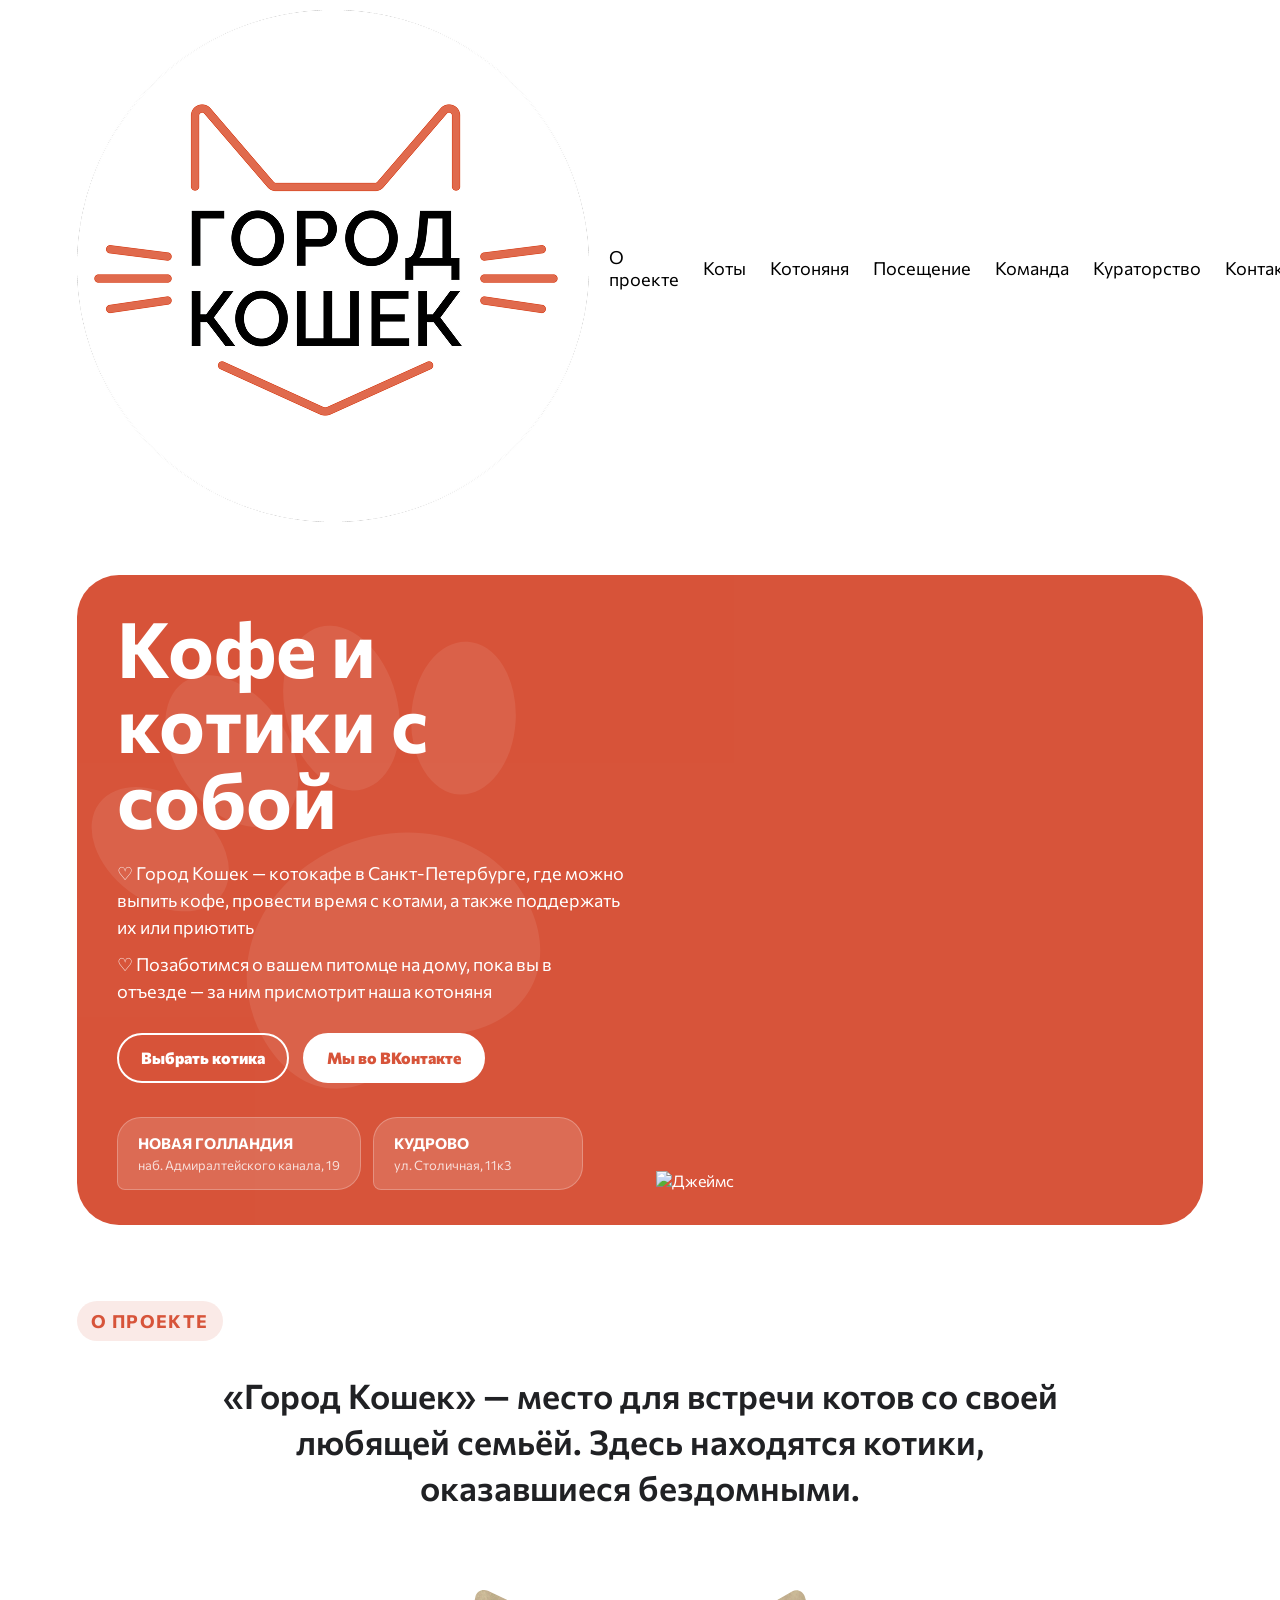
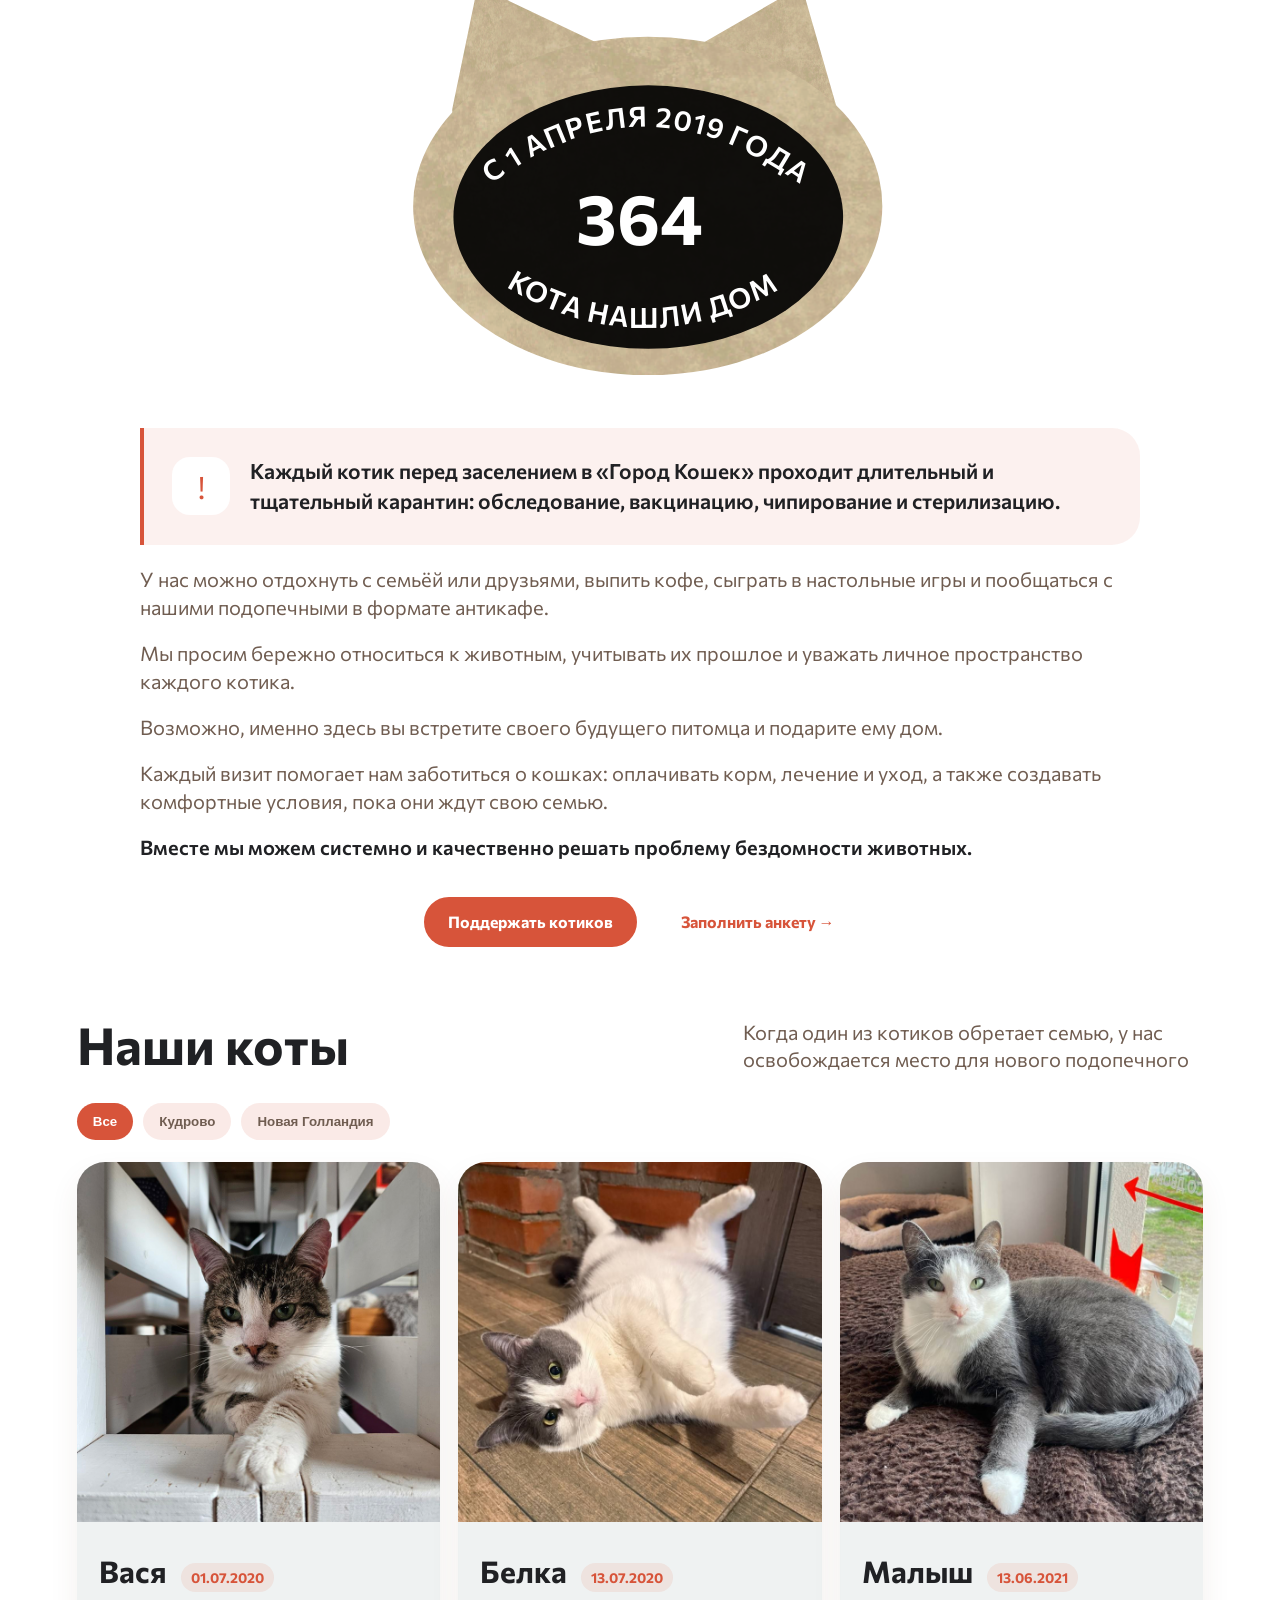
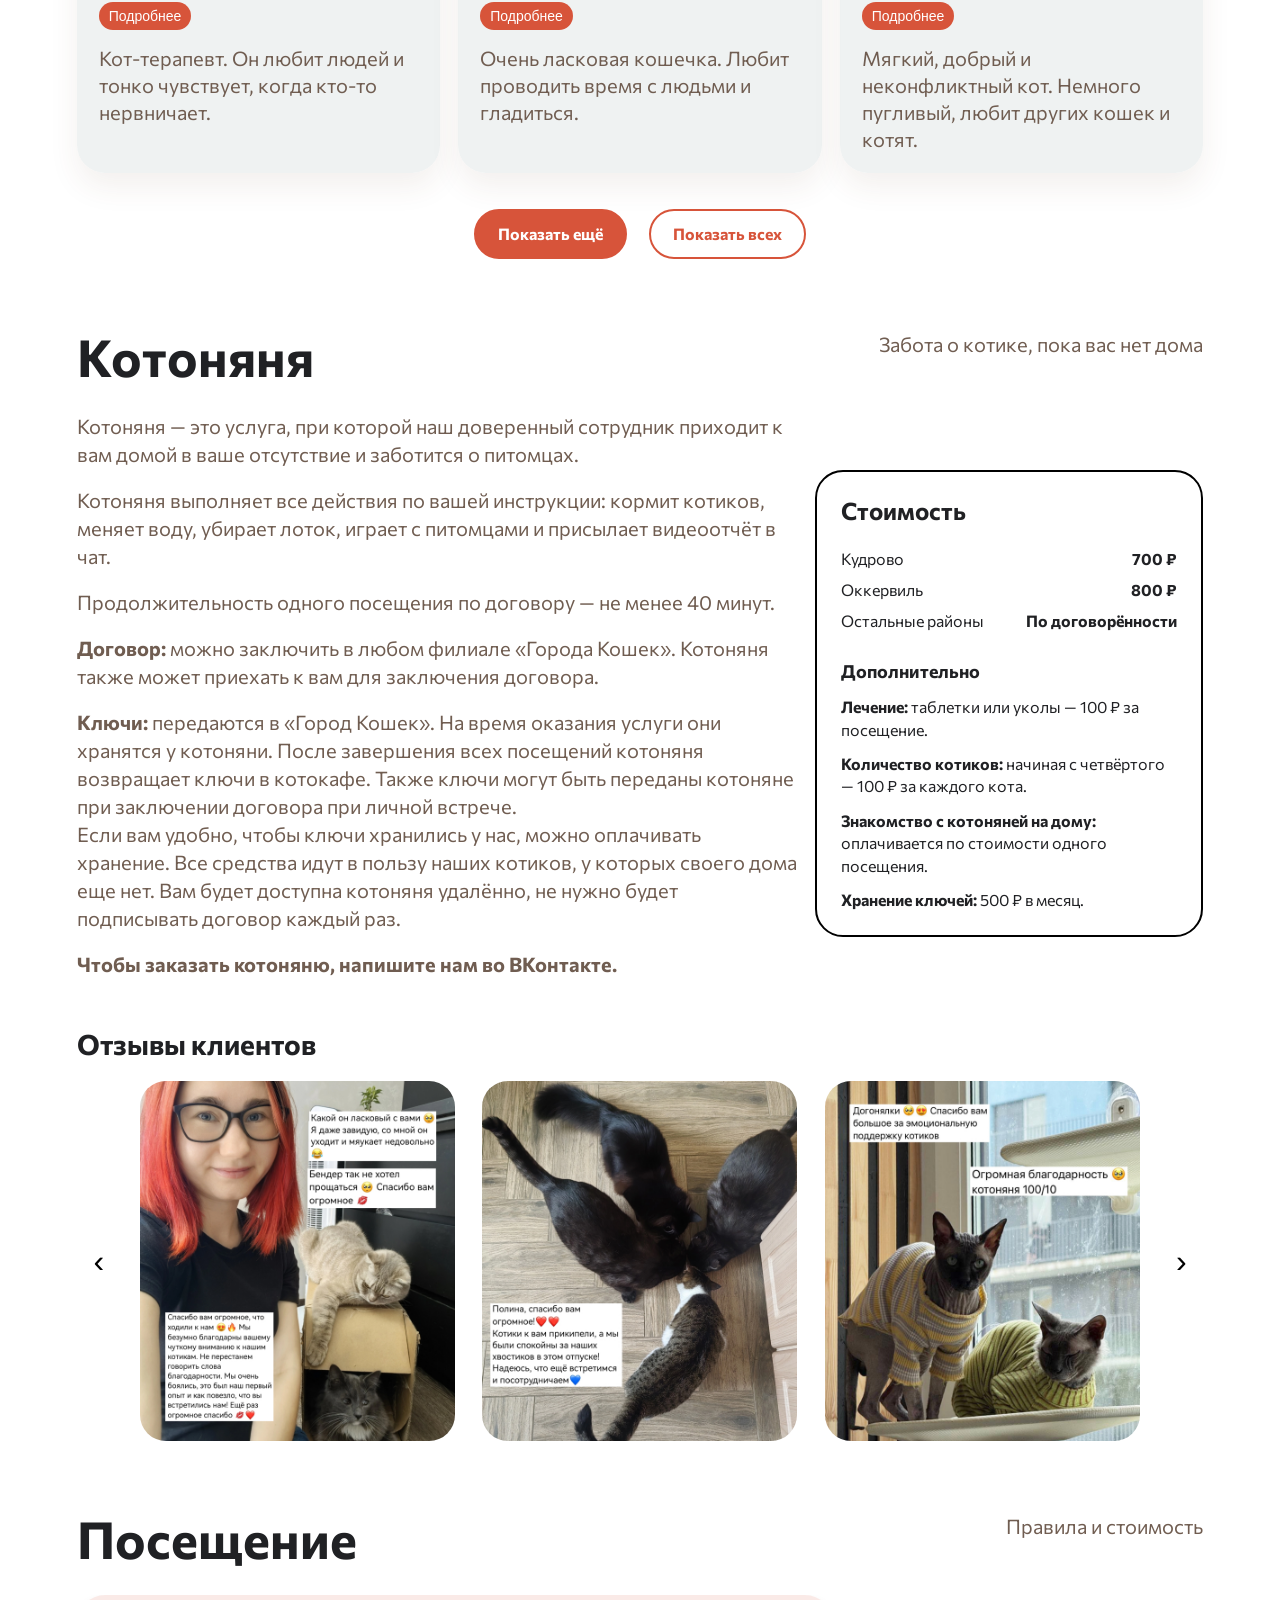
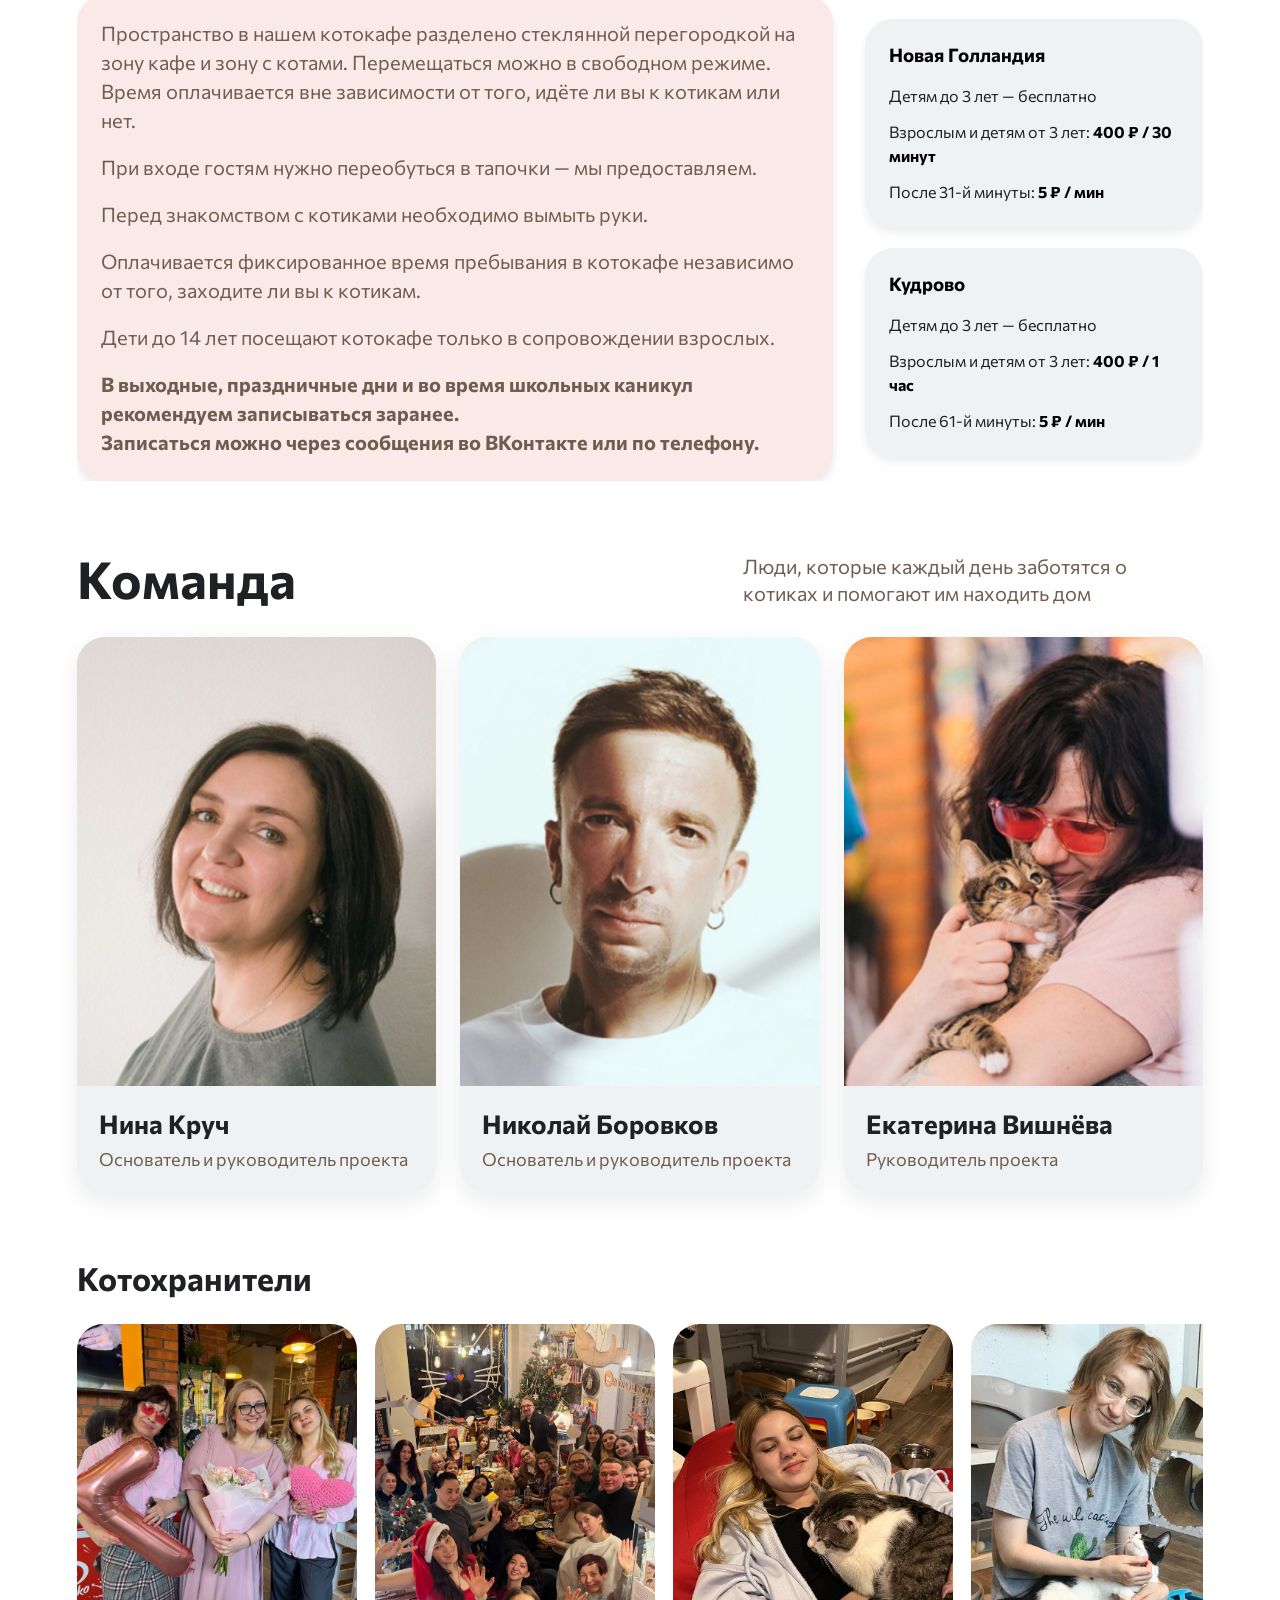
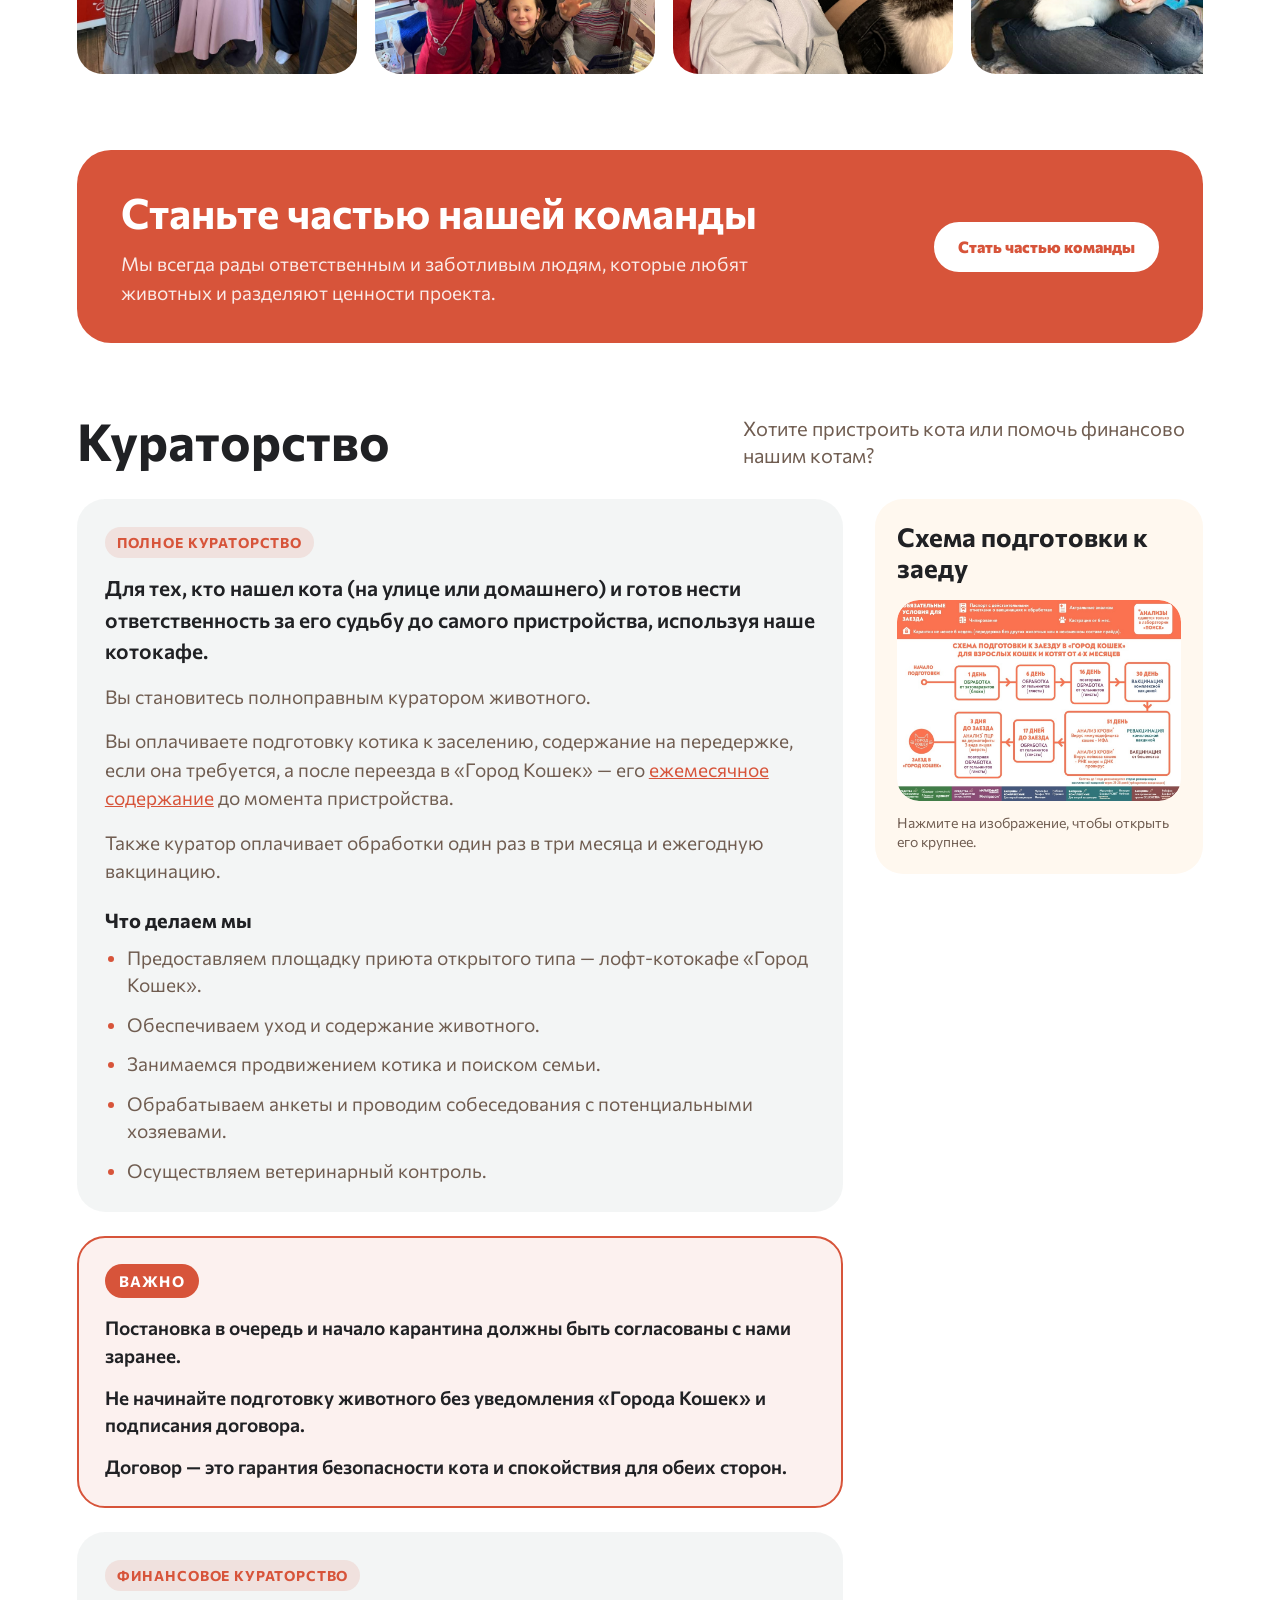
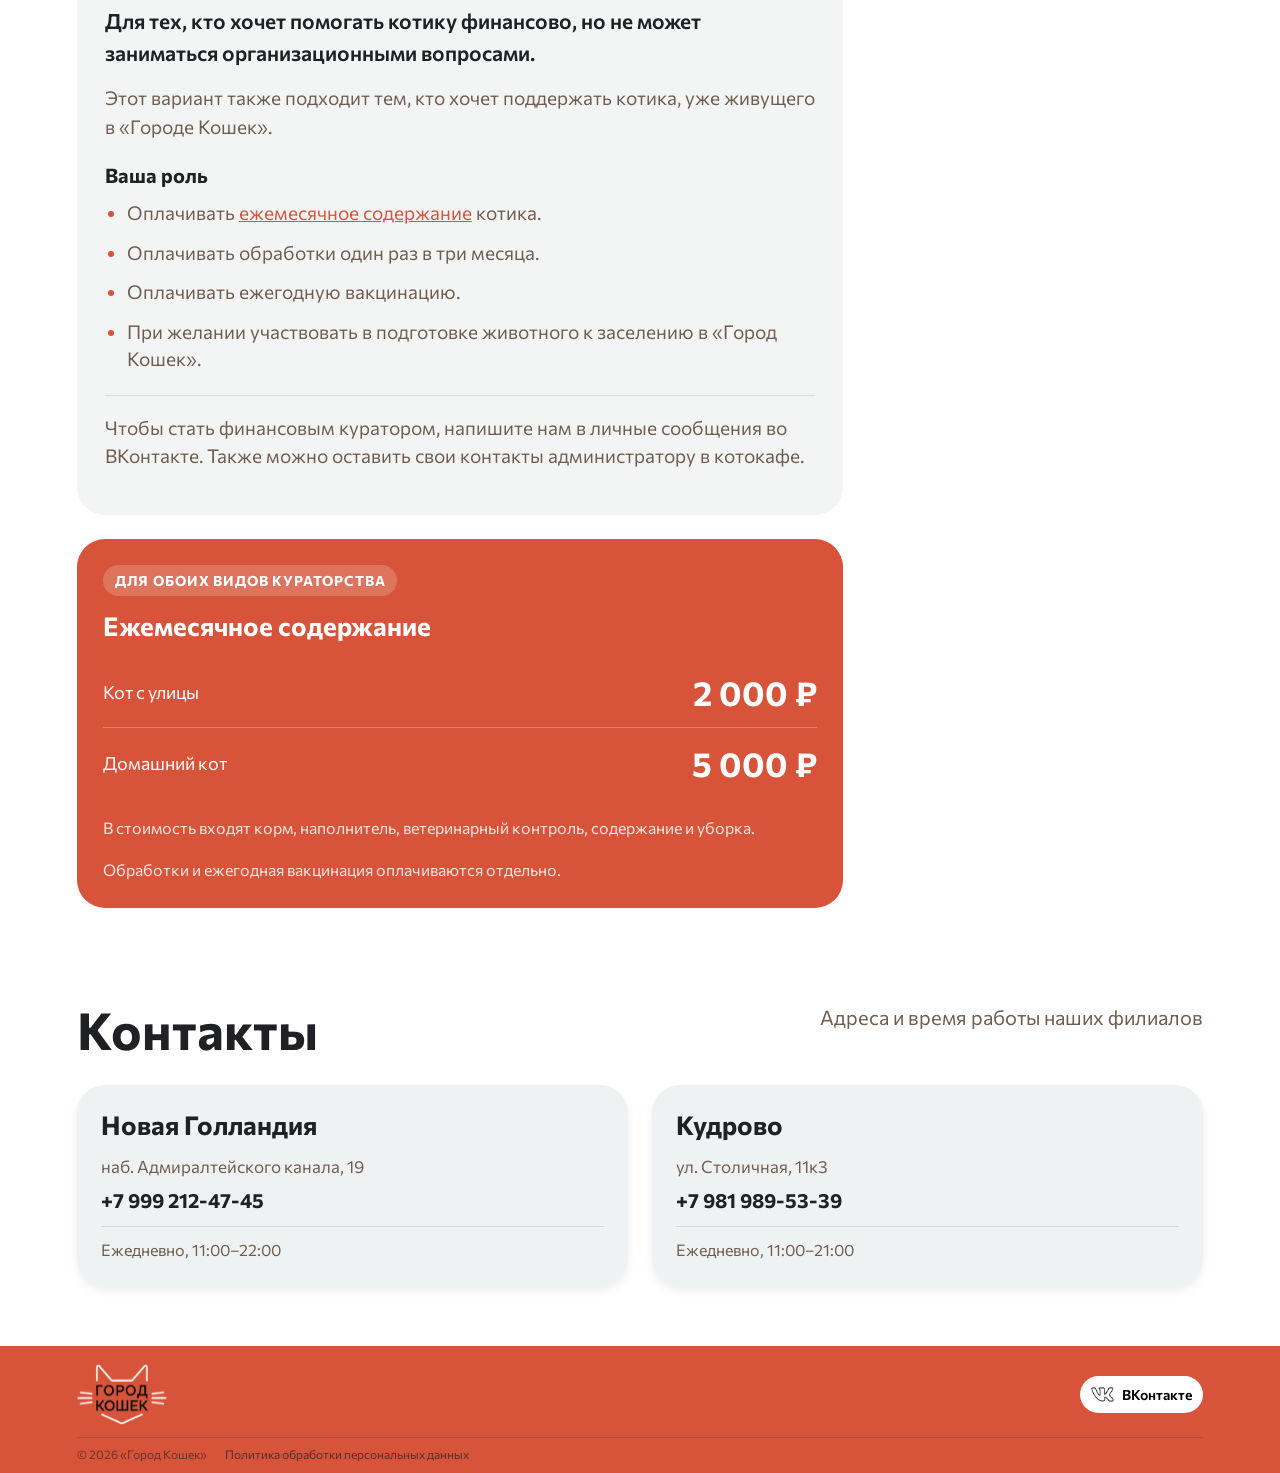
==== index.html @ 8d2316d9 "Update index.html" ====
<!doctype html>
<html lang="ru">

<head>
    <meta charset="UTF-8" />
    <meta name="viewport" content="width=device-width, initial-scale=1.0" />

    <title>Город Кошек — котокафе и открытый приют в Санкт-Петербурге</title>
    <meta name="description" content="Город Кошек — котокафе в Санкт-Петербурге, где можно познакомиться с котами, помочь животным и найти нового друга. Проект помощи бездомным котам.">


    <link rel="canonical" href="https://catcity.online/">

    <meta property="og:type" content="website">
    <meta property="og:locale" content="ru_RU">
    <meta property="og:site_name" content="Город Кошек">

    <meta property="og:title" content="Город Кошек — котокафе в Санкт-Петербурге">

    <meta property="og:description" content="Познакомьтесь с котами, приходите в котокафе и помогайте животным найти дом. Санкт-Петербург.">

    <meta property="og:url" content="https://catcity.online/">

    <meta property="og:image" content="https://catcity.online/images/og-image.jpg">
    <meta property="og:image:type" content="image/jpeg">
    <meta property="og:image:width" content="1200">
    <meta property="og:image:height" content="630">
    <meta property="og:image:alt" content="Город Кошек — котокафе в Санкт-Петербурге">

    <meta name="theme-color" content="#D7543A">
    
    <link rel="icon" type="image/svg+xml" href="/images/logo.png">

    <link rel="icon" type="image/png" sizes="32x32" href="/images/favicon-32.png">

    <link rel="apple-touch-icon" sizes="180x180" href="/images/apple-touch-icon.png">


    <link rel="stylesheet" href="/css/style.css">
</head>

<body>
    <header class="header">
        <a href="/" aria-label="На главную страницу">
            <img src="images/logo.png" alt="Город Кошек">
        </a>
        <button class="menuBtn">Меню</button>
        <nav class="nav">
            <a href="#about">О проекте</a>
            <a href="#cats">Коты</a>
            <a href="#nanny">Котоняня</a>
            <a href="#visit">Посещение</a>
            <a href="#team">Команда</a>
            <a href="#help">Кураторство</a>
            <a href="#contacts">Контакты</a>
            <a class="navDonate" href="https://qr.nspk.ru/BS1A005MU38ISMUR8D4ORS3VMBV4TIE7" target="_blank" rel="noopener noreferrer">
                Донат
            </a>
        </nav>
        <a class="navVk" href="https://vk.com/catcity_spb" target="_blank" rel="noopener noreferrer" aria-label="ВКонтакте">
            <img src="images/vk.svg" alt="">
        </a>
    </header>

    <main>
        <section class="hero">
            <div>
                <h1>Кофе и котики с собой</h1>

                <p class="lead">
                    ♡ Город Кошек — котокафе в Санкт-Петербурге, где можно выпить кофе, провести время с котами, а также поддержать их или приютить
                </p>
                <p class="lead">
                    ♡ Позаботимся о вашем питомце на дому, пока вы в отъезде — за ним присмотрит наша котоняня
                </p>

                <div class="actions">
                    <a class="btn" href="#cats">Выбрать котика</a>

                    <a class="btn ghost" href="https://vk.com/catcity_spb" target="_blank" rel="noopener noreferrer">
                        Мы во ВКонтакте
                    </a>
                </div>

                <div class="addresses">
                    <a class="address" href="https://yandex.ru/maps/org/gorod_koshek/60115594045/" target="_blank" rel="noopener noreferrer">
                        <b>Новая Голландия</b>
                        <span>наб. Адмиралтейского канала, 19</span>
                    </a>

                    <a class="address" href="https://yandex.ru/maps/org/gorod_koshek/32260586829/" target="_blank" rel="noopener noreferrer">
                        <b>Кудрово</b>
                        <span>ул. Столичная, 11к3</span>
                    </a>
                </div>
            </div>

            <div class="heroPhoto">
                <img src="images/James.png" alt="Джеймс">
            </div>
        </section>

        <section id="about" class="aboutProject">
            <span class="aboutProject__label">О проекте</span>

            <div class="aboutProject__content">
                <p class="aboutProject__lead">
                    «Город Кошек» — место для встречи котов со своей любящей семьёй.
                    Здесь находятся котики, оказавшиеся бездомными.
                </p>
            </div>

            <div class="aboutProject__date">
                <svg class="aboutProject__sign" viewBox="0 0 900 650" role="img" aria-label="С 1 апреля 2019 года 364 котов нашли дом">
                    <image href="images/sign.svg" x="0" y="0" width="900" height="650" preserveAspectRatio="xMidYMid meet" />

                    <defs>
                        <path id="topArc" d="M 200,385 Q 450,170 720,385" />

                        <path id="bottomArc" d="M 215,495 Q 450,660 695,500" />
                    </defs>

                    <text class="dateCircle__text dateCircle__text--top">
                        <textPath href="#topArc" startOffset="50%" text-anchor="middle">
                            С 1 апреля 2019 года
                        </textPath>
                    </text>

                    <text class="dateCircle__number" x="450" y="455" text-anchor="middle">
                        364
                    </text>

                    <text class="dateCircle__text dateCircle__text--bottom">
                        <textPath href="#bottomArc" startOffset="50%" text-anchor="middle">
                            кота нашли дом
                        </textPath>
                    </text>
                </svg>
            </div>

            <div class="aboutProject__content">
                <div class="aboutProject__fact">
                    <span>!</span>

                    <p>Каждый котик перед заселением в «Город Кошек» проходит длительный
                        и тщательный карантин: обследование, вакцинацию, чипирование и стерилизацию.</p>
                </div>

                <p>
                    У нас можно отдохнуть с семьёй или друзьями, выпить кофе, сыграть в настольные игры и пообщаться с нашими подопечными в формате антикафе.
                </p>

                <p>
                    Мы просим бережно относиться к животным, учитывать их прошлое и уважать личное пространство каждого котика.
                </p>

                <p>
                    Возможно, именно здесь вы встретите своего будущего питомца и подарите ему дом.
                </p>

                <p>
                    Каждый визит помогает нам заботиться о кошках: оплачивать корм, лечение и уход, а также создавать комфортные условия, пока они ждут свою семью.
                </p>


                <p class="aboutProject__final">
                    Вместе мы можем системно и качественно решать проблему
                    бездомности животных.
                </p>

                <div class="aboutProject__actions">
                    <a class="btn support" href="https://qr.nspk.ru/BS1A005MU38ISMUR8D4ORS3VMBV4TIE7" target="_blank" rel="noopener noreferrer">
                        Поддержать котиков
                    </a>

                    <a class="btn application" href="https://forms.yandex.ru/cloud/67f28d11f47e73ed8d2ecb68/" target="_blank" rel="noopener noreferrer">
                        Заполнить анкету →
                    </a>
                </div>
            </div>
        </section>

        <section id="cats">
            <div class="sectionHead">
                <h2>Наши коты</h2>

                <p>
                    Когда один из котиков обретает семью, у нас освобождается
                    место для нового подопечного
                </p>
            </div>

            <div class="filters">
                <button class="filter active" data-filter="all">
                    Все
                </button>

                <button class="filter" data-filter="kudrovo">
                    Кудрово
                </button>

                <button class="filter" data-filter="newHolland">
                    Новая Голландия
                </button>


            </div>

            <div class="catsGrid" id="catsGrid"></div>

            <div class="catsMore">
                <button class="btn catsPlus" id="showMoreCats" type="button">
                    Показать ещё
                </button>

                <button class="btn catsAll" id="showAllCats" type="button">
                    Показать всех
                </button>
            </div>

             <template id="catCardTemplate">
                <article class="catCard" tabindex="0">
                    <img class="catImg" src="" alt="" loading="lazy">


                    <h3>
                        <span class="catName"></span>
                        <span class="catBirthday"></span>

                    </h3>
                    <button class="catHistory" type="button">
                        Подробнее
                    </button>

                    <p class="catDescription"></p>
                </article>
            </template>
        </section>
        <section class="catNanny" id="nanny">
            <div class="sectionHead">
                <h2>Котоняня</h2>

                <p>
                    Забота о котике, пока вас нет дома
                </p>
            </div>
            <div class="catNanny__grid">
                <div class="catNanny__content">

                    <p>
                        Котоняня — это услуга, при которой наш доверенный сотрудник
                        приходит к вам домой в ваше отсутствие и заботится о питомцах.
                    </p>

                    <p>
                        Котоняня выполняет все действия по вашей инструкции:
                        кормит котиков, меняет воду, убирает лоток, играет с питомцами
                        и присылает видеоотчёт в чат.
                    </p>

                    <p>
                        Продолжительность одного посещения по договору —
                        не менее 40 минут.
                    </p>
                    <p>
                        <b>Договор:</b> можно заключить в любом филиале
                        «Города Кошек». Котоняня также может приехать к вам для заключения договора.
                    </p>

                    <p>
                        <b>Ключи:</b> передаются в «Город Кошек». На время оказания услуги они хранятся у котоняни. После завершения всех посещений котоняня возвращает ключи в котокафе. Также ключи могут быть переданы котоняне при заключении договора при личной встрече. <br>
                        Если вам удобно, чтобы ключи хранились у нас, можно оплачивать хранение. Все средства идут в пользу наших котиков, у которых своего дома еще нет. Вам будет доступна котоняня удалённо, не нужно будет подписывать договор каждый раз.
                    </p>


                    <p><b>Чтобы заказать котоняню, напишите нам во ВКонтакте.</b></p>

                </div>

                <article class="catNanny__card">
                    <h3>Стоимость</h3>

                    <div class="catNanny__price">
                        <span>Кудрово</span>
                        <strong>700 ₽</strong>
                    </div>

                    <div class="catNanny__price">
                        <span>Оккервиль</span>
                        <strong>800 ₽</strong>
                    </div>

                    <div class="catNanny__price">
                        <span>Остальные районы</span>
                        <strong>По договорённости</strong>
                    </div>
                    <div class="catNanny__details">
                        <h4>Дополнительно</h4>

                        <p>
                            <b>Лечение:</b> таблетки или уколы — 100 ₽ за посещение.
                        </p>

                        <p>
                            <b>Количество котиков:</b> начиная с четвёртого —
                            100 ₽ за каждого кота.
                        </p>

                        <p>
                            <b>Знакомство с котоняней на дому:</b> оплачивается по стоимости одного посещения.
                        </p>
                        <p>
                            <b>Хранение ключей:</b> 500 ₽ в месяц.
                        </p>
                    </div>

                </article>
            </div>
            <div class="catNannyGallery">
                <h3 class="catNannyGallery__title">
                    Отзывы клиентов
                </h3>

                <div class="catNannyGallery__carousel">
                    <button class="catNannyGallery__arrow catNannyGallery__arrow--prev" type="button" aria-label="Предыдущие отзывы">
                        ‹
                    </button>

                    <div class="catNannyGallery__viewport">
                        <div class="catNannyGallery__track">
                            <button class="catNannyGallery__item" type="button">
                                <img src="images/nanny/review1.jpg" alt="Отзыв о работе котоняни" loading="lazy">
                            </button>

                            <button class="catNannyGallery__item" type="button">
                                <img src="images/nanny/review2.jpg" alt="Отзыв о работе котоняни" loading="lazy">
                            </button>
                            <button class="catNannyGallery__item" type="button">
                                <img src="images/nanny/review3.jpg" alt="Отзыв о работе котоняни" loading="lazy">
                            </button>

                            <button class="catNannyGallery__item" type="button">
                                <img src="images/nanny/review4.jpg" alt="Отзыв о работе котоняни" loading="lazy">
                            </button>

                            <button class="catNannyGallery__item" type="button">
                                <img src="images/nanny/review5.jpg" alt="Отзыв о работе котоняни" loading="lazy">
                            </button>

                            <button class="catNannyGallery__item" type="button">
                                <img src="images/nanny/review6.jpg" alt="Отзыв о работе котоняни" loading="lazy">
                            </button>

                            <button class="catNannyGallery__item" type="button">
                                <img src="images/nanny/review7.jpg" alt="Отзыв о работе котоняни" loading="lazy">
                            </button>

                            <button class="catNannyGallery__item" type="button">
                                <img src="images/nanny/review8.jpg" alt="Отзыв о работе котоняни" loading="lazy">
                            </button>

                            <button class="catNannyGallery__item" type="button">
                                <img src="images/nanny/review9.jpg" alt="Отзыв о работе котоняни" loading="lazy">
                            </button>

                            <button class="catNannyGallery__item" type="button">
                                <img src="images/nanny/review10.jpg" alt="Отзыв о работе котоняни" loading="lazy">
                            </button>

                            <button class="catNannyGallery__item" type="button">
                                <img src="images/nanny/review11.jpg" alt="Отзыв о работе котоняни" loading="lazy">
                            </button>

                        </div>
                    </div>

                    <button class="catNannyGallery__arrow catNannyGallery__arrow--next" type="button" aria-label="Следующие отзывы">
                        ›
                    </button>
                </div>
            </div>
        </section>


        <section class="visit" id="visit">
            <div class="sectionHead">
                <h2>Посещение</h2>
                <p>
                    Правила и стоимость
                </p>
            </div>
            <div class="visit__grid">
                <article class="visitRules">
                    <p>Пространство в нашем котокафе разделено стеклянной перегородкой на зону кафе и зону с котами. Перемещаться можно в свободном режиме. Время оплачивается вне зависимости от того, идёте ли вы к котикам или нет.
                    </p>
                    <p> При входе гостям нужно переобуться в тапочки — мы предоставляем.</p>
                    <p>Перед знакомством с котиками необходимо вымыть руки.</p>
                    <p>Оплачивается фиксированное время пребывания в котокафе независимо от того, заходите ли вы к котикам.</p>
                    <p>Дети до 14 лет посещают котокафе только в сопровождении взрослых.</p>
                    <p> <b>В выходные, праздничные дни и во время школьных каникул рекомендуем записываться заранее. <br>Записаться можно через сообщения во ВКонтакте или по телефону.</b></p>
                </article>


                <div class="visitPrices">

                    <article class="priceCard">
                        <h3>Новая Голландия</h3>

                        <p>Детям до 3 лет — бесплатно</p>

                        <p>
                            Взрослым и детям от 3 лет:
                            <strong>400 ₽ / 30 минут</strong>
                        </p>

                        <p>
                            После 31-й минуты:
                            <strong>5 ₽ / мин</strong>
                        </p>
                    </article>


                    <article class="priceCard">
                        <h3>Кудрово</h3>

                        <p>Детям до 3 лет — бесплатно</p>

                        <p>
                            Взрослым и детям от 3 лет:
                            <strong>400 ₽ / 1 час</strong>
                        </p>

                        <p>
                            После 61-й минуты:
                            <strong>5 ₽ / мин</strong>
                        </p>
                    </article>
                </div>
            </div>

        </section>
        <section class="team" id="team">
            <div class="sectionHead">
                <h2>Команда</h2>

                <p>
                    Люди, которые каждый день заботятся о котиках
                    и помогают им находить дом
                </p>
            </div>

            <div class="teamLeaders">
                <article class="teamCard">
                    <img src="images/team/nina.jpg" alt="Нина Круч" loading="lazy">

                    <div class="teamCard__content">
                        <h3>Нина Круч</h3>
                        <p>Основатель и руководитель проекта</p>
                    </div>
                </article>

                <article class="teamCard">
                    <img src="images/team/kolya.jpg" alt="Николай Боровков" loading="lazy">

                    <div class="teamCard__content">
                        <h3>Николай Боровков</h3>
                        <p>Основатель и руководитель проекта</p>
                    </div>
                </article>

                <article class="teamCard">
                    <img src="images/team/katya.jpg" alt="Екатерина Вишнёва" loading="lazy">

                    <div class="teamCard__content">
                        <h3>Екатерина Вишнёва</h3>
                        <p>Руководитель проекта</p>
                    </div>
                </article>
            </div>


            <div class="teamGalleryBlock">
                <h3 class="teamGalleryBlock__title">Котохранители</h3>

                <div class="teamGallery">
                    <img class="teamGallery__image" src="images/team/team1.jpg" alt="Команда Города Кошек" loading="lazy">

                    <img class="teamGallery__image" src="images/team/team2.jpg" alt="Команда Города Кошек" loading="lazy">

                    <img class="teamGallery__image" src="images/team/team3.jpg" alt="Команда Города Кошек" loading="lazy">

                    <img class="teamGallery__image" src="images/team/team4.jpg" alt="Команда Города Кошек" loading="lazy">
                    <img class="teamGallery__image" src="images/team/team5.jpg" alt="Команда Города Кошек" loading="lazy">
                    <img class="teamGallery__image" src="images/team/team6.jpg" alt="Команда Города Кошек" loading="lazy">
                    <img class="teamGallery__image" src="images/team/team7.jpg" alt="Команда Города Кошек" loading="lazy">
                    <img class="teamGallery__image" src="images/team/team8.jpg" alt="Команда Города Кошек" loading="lazy">
                    <img class="teamGallery__image" src="images/team/team9.jpg" alt="Команда Города Кошек" loading="lazy">
                    <img class="teamGallery__image" src="images/team/team10.jpg" alt="Команда Города Кошек" loading="lazy">
                    <img class="teamGallery__image" src="images/team/team11.jpg" alt="Команда Города Кошек" loading="lazy">
                    <img class="teamGallery__image" src="images/team/team12.jpg" alt="Команда Города Кошек" loading="lazy">
                    <img class="teamGallery__image" src="images/team/team13.jpg" alt="Команда Города Кошек" loading="lazy">
                    <img class="teamGallery__image" src="images/team/team14.jpg" alt="Команда Города Кошек" loading="lazy">
                    <img class="teamGallery__image" src="images/team/team15.jpg" alt="Команда Города Кошек" loading="lazy">
                </div>
            </div>

            <div class="teamJoin">
                <div class="teamJoin__content">
                    <h3>Станьте частью нашей команды</h3>

                    <p>
                        Мы всегда рады ответственным и заботливым людям,
                        которые любят животных и разделяют ценности проекта.
                    </p>
                </div>

                <a class="btn teamJoin__button" href="https://forms.yandex.ru/cloud/6a032055505690401bf6cb10" target="_blank" rel="noopener noreferrer">
                    Стать частью команды
                </a>
            </div>
        </section>
        <section id="help">
            <div class="sectionHead">
                <h2>Кураторство</h2>

                <p>
                    Хотите пристроить кота или помочь финансово нашим котам?
                </p>
            </div>
            <div class="helpInfo">
                <div class="helpInfo__content">

                    <article class="helpInfo__type helpInfo__type--full">
                        <span class="helpInfo__typeLabel">
                            Полное кураторство
                        </span>

                        <p class="helpInfo__typeLead">
                            Для тех, кто нашел кота (на улице или домашнего) и готов нести ответственность за его судьбу до самого пристройства, используя наше котокафе.
                        </p>

                        <p>
                            Вы становитесь полноправным куратором животного.
                        </p>

                        <p>
                            Вы оплачиваете подготовку котика к заселению,
                            содержание на передержке, если она требуется,
                            а после переезда в «Город Кошек» — его <a href="#price">ежемесячное
                                содержание</a> до момента пристройства.
                        </p>

                        <p>
                            Также куратор оплачивает обработки один раз
                            в три месяца и ежегодную вакцинацию.
                        </p>
                        <h4>Что делаем мы</h4>

                        <ul class="helpInfo__list">
                            <li>
                                Предоставляем площадку приюта открытого типа —
                                лофт-котокафе «Город Кошек».
                            </li>

                            <li>
                                Обеспечиваем уход и содержание животного.
                            </li>

                            <li>
                                Занимаемся продвижением котика и поиском семьи.
                            </li>

                            <li>
                                Обрабатываем анкеты и проводим собеседования
                                с потенциальными хозяевами.
                            </li>

                            <li>
                                Осуществляем ветеринарный контроль.
                            </li>
                        </ul>
                    </article>
                    <aside class="helpInfo__important">
                        <span class="helpInfo__importantLabel">
                            Важно
                        </span>

                        <p>
                            Постановка в очередь и начало карантина должны быть
                            согласованы с нами заранее.
                        </p>

                        <p>
                            Не начинайте подготовку животного без уведомления
                            «Города Кошек» и подписания договора.
                        </p>

                        <p>
                            Договор — это гарантия безопасности кота
                            и спокойствия для обеих сторон.
                        </p>
                    </aside>



                    <article class="helpInfo__type helpInfo__type--financial">
                        <span class="helpInfo__typeLabel">
                            Финансовое кураторство
                        </span>

                        <p class="helpInfo__typeLead">
                            Для тех, кто хочет помогать котику финансово,
                            но не может заниматься организационными вопросами.
                        </p>

                        <p>
                            Этот вариант также подходит тем, кто хочет поддержать
                            котика, уже живущего в «Городе Кошек».
                        </p>

                        <h4>Ваша роль</h4>

                        <ul class="helpInfo__list">
                            <li>
                                Оплачивать <a href="#price">ежемесячное
                                    содержание</a> котика.
                            </li>

                            <li>
                                Оплачивать обработки один раз в три месяца.
                            </li>

                            <li>
                                Оплачивать ежегодную вакцинацию.
                            </li>

                            <li>
                                При желании участвовать в подготовке животного
                                к заселению в «Город Кошек».
                            </li>
                        </ul>

                        <p class="helpInfo__contactText">
                            Чтобы стать финансовым куратором, напишите нам
                            в личные сообщения во ВКонтакте. Также можно оставить
                            свои контакты администратору в котокафе.
                        </p>
                    </article>


                    <article class="helpInfo__prices" id="price">
                        <span class="helpInfo__pricesLabel">
                            Для обоих видов кураторства
                        </span>

                        <h3>Ежемесячное содержание</h3>

                        <div class="helpInfo__price">
                            <div>
                                <span>Кот с улицы</span>
                                <strong>2 000 ₽</strong>
                            </div>
                        </div>

                        <div class="helpInfo__price">
                            <div>
                                <span>Домашний кот</span>
                                <strong>5 000 ₽</strong>
                            </div>
                        </div>

                        <p class="helpInfo__note">
                            В стоимость входят корм, наполнитель,
                            ветеринарный контроль, содержание и уборка.
                        </p>

                        <p class="helpInfo__note">
                            Обработки и ежегодная вакцинация оплачиваются отдельно.
                        </p>
                    </article>

                </div>

                <div class="helpInfo__photoBlock">
                    <h3>Схема подготовки к заеду</h3>

                    <button class="helpInfo__photoButton" type="button" aria-label="Увеличить схему подготовки к заезду">
                        <img class="helpInfo__photo" src="images/scheme.jpg" alt="Схема подготовки к заеду в «Город Кошек»" loading="lazy">
                    </button>

                    <p class="helpInfo__photoHint">
                        Нажмите на изображение, чтобы открыть его крупнее.
                    </p>
                </div>
            </div>

        </section>
    </main>
    <section class="contacts" id="contacts">
        <div class="sectionHead">
            <h2>Контакты</h2>

            <p>Адреса и время работы наших филиалов</p>
        </div>

        <div class="contacts__grid">
            <article class="contacts__branch">
                <h3>Новая Голландия</h3>

                <a class="contacts__address" href="https://yandex.ru/maps/org/gorod_koshek/60115594045/" target="_blank" rel="noopener noreferrer">
                    наб. Адмиралтейского канала, 19
                </a>

                <a class="contacts__phone" href="tel:+79992124745">
                    +7 999 212-47-45
                </a>

                <p class="contacts__hours">
                    Ежедневно, 11:00–22:00
                </p>
            </article>

            <article class="contacts__branch">
                <h3>Кудрово</h3>

                <a class="contacts__address" href="https://yandex.ru/maps/org/gorod_koshek/32260586829/" target="_blank" rel="noopener noreferrer">
                    ул. Столичная, 11к3
                </a>

                <a class="contacts__phone" href="tel:+79819895339">
                    +7 981 989-53-39
                </a>

                <p class="contacts__hours">
                    Ежедневно, 11:00–21:00
                </p>
            </article>
        </div>
    </section>

    <footer class="footer" id="footer">
        <div class="footer__main">
            <a class="footer__logo" href="/" aria-label="На главную">
                <img src="images/logo-footer.svg" alt="Город Кошек">
            </a>

            <a class="footer__vk" href="https://vk.com/catcity_spb" target="_blank" rel="noopener noreferrer" aria-label="Город Кошек во ВКонтакте">
                <img src="images/vk.svg" alt="">
                <span>ВКонтакте</span>
            </a>
        </div>
        <div class="footer__bottom">
            <span>© 2026 «Город Кошек»</span>
            <a href="/privacy">Политика обработки персональных данных</a>
        </div>
    </footer>


    <div class="modal" id="catModal" aria-hidden="true" inert>
        <div class="modalOverlay"></div>

        <div class="modalWindow" role="dialog" aria-modal="true" aria-labelledby="modalTitle">
            <button class="modalClose" type="button" aria-label="Закрыть окно">×</button>

            <img class="modalImg" id="modalImg" src="" alt="">

            <div class="modalContent">
                <p class="modalLabel" id="modalLocation"></p>

                <h2 id="modalTitle"></h2>

                <p id="modalText"></p>

                <a class="btn form" href="https://forms.yandex.ru/cloud/67f28d11f47e73ed8d2ecb68/" target="_blank" rel="noopener noreferrer">
                    Анкета потенциального укотовителя
                </a>
            </div>
        </div>
    </div>

    <div class="teamModal" id="teamModal" aria-hidden="true">
        <div class="teamModal__overlay"></div>

        <div class="teamModal__window" role="dialog" aria-modal="true" aria-label="Увеличенная фотография команды">
            <button class="teamModal__close" type="button" aria-label="Закрыть">
                ×
            </button>

            <button class="teamModal__nav teamModal__nav--prev" type="button" aria-label="Предыдущая фотография">
                ‹
            </button>

            <img class="teamModal__image" id="teamModalImage" src="" alt="">

            <button class="teamModal__nav teamModal__nav--next" type="button" aria-label="Следующая фотография">
                ›
            </button>
        </div>
    </div>
    <dialog class="nannyModal" id="nannyModal">
        <div class="nannyModal__window">
            <button class="nannyModal__close" type="button" aria-label="Закрыть">
                ×
            </button>

            <button class="nannyModal__nav nannyModal__nav--prev" type="button" aria-label="Предыдущий отзыв">
                ‹
            </button>

            <div class="nannyModal__imageWrap">
                <img class="nannyModal__image" src="" alt="">
            </div>

            <button class="nannyModal__nav nannyModal__nav--next" type="button" aria-label="Следующий отзыв">
                ›
            </button>
        </div>
    </dialog>
    <dialog class="helpPhotoModal" id="helpPhotoModal">
        <button class="helpPhotoModal__close" type="button" aria-label="Закрыть изображение">
            ×
        </button>

        <img class="helpPhotoModal__image" src="" alt="">
    </dialog>
    <script src="/js/script.js"></script>
</body></html>
---- css/style.css ----
:root {
    --orange: #D7543A;
    --orange-light: #E28468;
    --beige: #ebefef;
    --cream: #fff8ef;
    --ink: #202124;
    --muted: #705d51;
}

@font-face {
    font-family: "Commissioner";
    src: url("../fonts/Commissioner-Variable.ttf") format("truetype");
    font-weight: 100 900;
    font-style: normal;
    font-display: swap;
}

* {
    box-sizing: border-box;
}

body {
    margin: 0;
    font-family: "Commissioner", sans-serif;
    color: var(--ink);
    background: white;
}

.header {
    position: sticky;
    top: 0;
    z-index: 5;

    display: flex;
    align-items: center;
    gap: 20px;

    padding: 10px 6vw;
    background: rgb(255 255 255 / 0.9);
}

.nav {
    display: flex;
    align-items: center;
    gap: 24px;
    margin-left: auto;
    font-size: 18px;
}

.navVk {
    margin-left: 0;
    margin-top: 8px;
}

.nav a {
    color: black;
    text-decoration: none;
}

.nav a.navDonate {
    color: var(--orange);
    font-weight: 600;

}

.menuBtn {
    display: none;
    border: 0;
    border-radius: 999px;
    padding: 10px 16px;
    color: var(--orange);
    font-weight: 800;
    font-size: 18px;
    background: transparent;
}

section {
    padding: 36px 6vw;
}

[id] {
    scroll-margin-top: 80px;
}

.hero {
    position: relative;
    overflow: hidden;
    display: grid;
    grid-template-columns: minmax(0, 50%) minmax(0, 50%);
    gap: 32px;
    align-items: center;
    width: calc(100% - 12vw);
    max-width: none;
    margin: 40px 6vw;
    min-height: 560px;
    padding: 35px 40px;
    background: var(--orange);
    color: #fff;
    border-radius: 42px 42px 42px 42px;
}

.hero::before {
    content: "";
    position: absolute;
    width: 560px;
    height: 580px;
    left: 0px;
    top: 0px;
    background: url("../images/paw.svg") center / contain no-repeat;
    opacity: 0.08;
    transform: rotate(-25deg);
    pointer-events: none;
}

.hero > div:first-child {
    position: relative;
    z-index: 1;
}

.hero h1 {
    margin: 0 0 24px;
    max-width: 700px;
    font-size: clamp(48px, 6vw, 82px);
    line-height: 0.98;
}

.hero .lead {
    margin: 0 0 10px;
    max-width: 620px;
    font-size: 18px;
    line-height: 1.5;
    color: white;
}

.actions {
    display: flex;
    flex-wrap: wrap;
    gap: 14px;
    margin-top: 28px;
}

.heroPhoto {
    position: relative;
    z-index: 1;
    display: flex;
    align-items: flex-end;
    justify-content: center;
    width: 100%;
    min-width: 0;
    height: 100%;
    overflow: hidden;
}

.heroPhoto img {
    display: block;
    width: 100%;
    max-width: 620px;
    height: auto;
    object-fit: contain;
    margin: 0;
    transform: none;
}

.addresses {
    display: flex;
    flex-wrap: wrap;
    gap: 12px;
    margin-top: 34px;
}

.address {
    display: flex;
    flex-direction: column;
    gap: 5px;
    min-width: 210px;
    padding: 16px 20px;
    color: #fff;
    text-decoration: none;
    background: rgb(255 255 255 / 14%);
    border: 1px solid rgb(255 255 255 / 25%);
    border-radius: 24px 24px 24px 8px;
    transition: transform 0.2s ease,
        background 0.2s ease;
}

.address:hover {
    transform: translateY(-3px);
    background: rgb(255 255 255 / 22%);
}

.address b {
    font-size: 15px;
    text-transform: uppercase;
}

.address span {
    font-size: 13px;
    color: rgb(255 255 255 / 78%);
}

h1 {
    max-width: 720px;
    margin: 18px 0;
    font-size: clamp(48px, 7vw, 96px);
    line-height: .9;
}

h2 {
    margin: 0;
    font-size: clamp(34px, 4vw, 54px);
    line-height: 1;
}

.lead,
.sectionHead p,
.catCard p {
    color: var(--muted);
    font-size: 20px;
    line-height: 1.35;
}

.catsMore {
    display: flex;
    flex-wrap: wrap;
    justify-content: center;
    gap: 22px;
    margin-top: 36px;
}

.btn {
    display: inline-flex;
    align-items: center;
    justify-content: center;
    min-height: 50px;
    padding: 0 22px;
    background: transparent;
    border: 2px solid #fff;
    border-radius: 999px;
    color: #fff;
    font: inherit;
    text-decoration: none;
    font-weight: 800;
    cursor: pointer;
}


.btn.application {
    font-weight: 700;
    background: transparent;
    color: var(--orange);
    border: none;
}

.btn.application:hover {
    text-decoration: underline;
    text-underline-offset: 5px;
}


.btn.support,
.btn.catsPlus {
    background: var(--orange);
    border-color: var(--orange);
    color: white;
    font-weight: 700;
}

.btn.catsAll {
    border-color: var(--orange);
    color: var(--orange);
    font-weight: 700;
}

.btn.ghost {
    background: white;
    color: var(--orange);
}


.btn.form {
    width: fit-content;
    max-width: 100%;
    justify-self: start;

    background: var(--orange);
    border-color: var(--orange);
    color: white;
    font-weight: 500;

    white-space: normal;
    text-align: center;
}

.sectionHead {
    display: flex;
    justify-content: space-between;
    gap: 30px;
    margin-bottom: 30px;
}

.sectionHead p {
    max-width: 460px;
    margin: 0;
}

.catsGrid {
    display: grid;
    grid-template-columns: repeat(3, 1fr);
    gap: 18px;
}

.catCard {
    overflow: hidden;
    padding: 0;
    border-radius: 28px;
    background: rgb(235 239 239 / 0.8);
    box-shadow: 0 14px 30px rgb(105 65 38 / 0.08);
    cursor: pointer;
    transition:
        transform 0.2s ease,
        box-shadow 0.2s ease,
        background 0.2s ease;
}

.catCard:hover {
    transform: translateY(-2px);
    box-shadow: 0 8px 15px var(--orange-light);
}

.catCard:focus-visible {
    outline: 3px solid var(--orange-light);
}

.catNanny__card {
    padding: 24px;
    border: 2px solid #000;
    border-radius: 28px;

}

.catNanny__card h3 {
    margin: 0 0 18px;
    font-size: 24px;
}

.catNanny__price {
    display: flex;
    justify-content: space-between;
    gap: 16px;
    padding: 6px 0;
}

.catNanny__details {
    margin-top: 24px;
}

.catNanny__details h4 {
    margin: 0 0 14px;
    font-size: 18px;
}

.catNanny__details p {
    margin: 0 0 12px;
    line-height: 1.4;
}

.catNanny__details p:last-child {
    margin-bottom: 0;
}

.filters {
    display: flex;
    flex-wrap: wrap;
    gap: 10px;
    margin-bottom: 22px;
}

.filter {
    border: 0;
    border-radius: 999px;
    padding: 11px 16px;
    background: rgba(215, 84, 58, 0.12);
    color: var(--muted);
    cursor: pointer;
    font-weight: 700;
}

.filter.active {
    background: var(--orange);
    color: white;
}

.catImg {
    display: block;

    width: 100%;
    height: 360px;

    object-fit: cover;
    object-position: center;
}

.catCard p {
    margin-left: 22px;
    margin-right: 22px;

    margin-top: 5px;
}

.catCard h3 {
    margin-left: 22px;
    margin-right: 22px;
    margin-bottom: 10px;
    font-size: 30px;
}

.catHistory {
    margin-left: 22px;
    margin-right: 22px;
    margin-bottom: 10px;
    font-size: 30px;
    padding: 6px 10px;

    border: 0;
    border-radius: 999px;

    background: var(--orange);
    color: white;

    font-size: 14px;
    cursor: pointer;
}

.catBirthday {
    display: inline-block;

    margin-left: 8px;
    padding: 6px 10px;

    border-radius: 999px;

    background: rgba(225, 113, 86, .12);
    color: var(--orange);

    font-size: 14px;
}

.catCard.hidden {
    display: none;
}

.catNanny {
    display: block;
    margin: 0;
    color: var(--ink);
}

.catNanny__content p {
    margin: 0 0 18px;
    color: var(--muted);
    font-size: 20px;
    line-height: 1.4;
}

.catNanny__grid {
    display: grid;
    grid-template-columns: 1.3fr 0.7fr;
    gap: 18px;
    align-items: center;
}


.catName {
    color: inherit;
    font: inherit;
}

.modal {
    position: fixed;
    inset: 0;
    z-index: 50;
    display: none;
    align-items: center;
    justify-content: center;
    padding: 24px;
}

.modal.open {
    display: flex;
}

.modalOverlay {
    position: absolute;
    inset: 0;
    background: rgba(32, 33, 36, .48);
    backdrop-filter: blur(6px);
}

.modalWindow {
    position: relative;
    z-index: 1;
    width: min(920px, 100%);
    overflow: hidden;
    display: grid;
    grid-template-columns: .9fr 1.1fr;
    gap: 0;
    border-radius: 34px;
    background: var(--cream);
    box-shadow: 0 30px 80px rgba(0, 0, 0, .25);
}

.modalImg {
    display: block;

    width: 100%;
    height: 100%;
    min-height: 460px;

    object-fit: cover;
    object-position: center;
}

.modalContent {
    padding: 38px;
}

.modalLabel {
    display: inline-block;
    margin: 0 0 12px;
    padding: 8px 12px;
    border-radius: 999px;
    background: rgba(225, 113, 86, .12);
    color: var(--orange);
    font-weight: 800;
}

.modalContent h2 {
    margin-bottom: 18px;
}

.modalContent p {
    color: var(--muted);
    font-size: 20px;
    line-height: 1.4;
}

.modalClose,
.teamModal__close {
    position: absolute;
    top: 16px;
    right: 16px;
    z-index: 2;
    width: 42px;
    height: 42px;
    border: 0;
    border-radius: 50%;
    background: white;
    color: var(--orange);
    font-size: 30px;
    line-height: 1;
    cursor: pointer;
    box-shadow: 0 10px 24px rgba(0, 0, 0, .12);
}

.aboutProject {
    display: flex;
    flex-direction: column;
    align-items: center;
    gap: 32px;
}

.aboutProject__label {
    align-self: flex-start;
    display: inline-block;
    padding: 9px 14px;
    border-radius: 999px;
    background: rgba(215, 84, 58, 0.12);
    color: var(--orange);
    font-size: 18px;
    font-weight: 700;
    text-transform: uppercase;
    letter-spacing: 0.08em;
}

.aboutProject__date {
    width: min(600px, 100%);
    animation: dateSwing 4s ease-in-out infinite;
    transform-origin: center top;
}

.aboutProject__sign {
    display: block;
    width: 100%;
    height: auto;
    overflow: visible;
}

.dateCircle__text {
    fill: white;
    font-family: "Commissioner", sans-serif;
    font-size: 42px;
    font-weight: 600;
    letter-spacing: 2px;
    text-transform: uppercase;
}

.dateCircle__number {
    fill: white;
    font-family: "Commissioner", sans-serif;
    font-size: 105px;
    font-weight: 700;
}

.aboutProject__content {
    width: 100%;
    max-width: 1000px;
    margin: 0 auto;
}

.aboutProject__content > p {
    margin: 0 0 18px;
    color: var(--muted);
    font-size: 20px;
    line-height: 1.4;
}

.aboutProject__content .aboutProject__lead {
    max-width: 900px;
    margin: 0 auto;
    color: var(--ink);
    font-size: clamp(25px, 3vw, 34px);
    font-weight: 600;
    line-height: 1.35;
    text-align: center;
}

.aboutProject__fact {
    display: grid;
    grid-template-columns: 58px minmax(0, 1fr);
    gap: 20px;
    align-items: center;
    margin: 20px 0;
    padding: 28px;
    border-left: 4px solid var(--orange);
    border-radius: 0 28px 28px 0;
    background: rgba(215, 84, 58, 0.08);
}

.aboutProject__fact span {
    display: grid;
    place-items: center;
    width: 58px;
    height: 58px;
    border-radius: 18px;
    background: white;
    color: var(--orange);
    font-size: 30px;
}

.aboutProject__fact p {
    margin: 0;
    color: var(--ink);
    font-size: 21px;
    font-weight: 600;
    line-height: 1.45;
}

.aboutProject__content .aboutProject__final {
    color: var(--ink);
    font-weight: 600;
}

.aboutProject__actions {
    display: flex;
    flex-wrap: wrap;
    justify-content: center;
    align-items: center;
    gap: 22px;
    margin-top: 36px;
}

.visit__grid {
    position: relative;
    overflow: hidden;
    display: grid;
    grid-template-columns: minmax(0, 70%) minmax(0, 30%);
    gap: 32px;
    align-items: center;

}


.visitRules {
    line-height: 1.4;
    padding: 6px 24px 6px 24px;
    background: rgba(215, 84, 58, 0.12);
    border-radius: 28px;
    box-shadow: 0 5px 10px rgba(0, 0, 0, .09);
}

.priceCard {
    padding: 24px 24px 12px 24px;
    background: rgb(235, 239, 239, 0.8);
    border-radius: 28px;
    box-shadow: 0 5px 10px rgba(0, 0, 0, .07);
}

.visitRules p {
    margin: 18px 0 18px;
    font-size: 20px;
    line-height: 1.45;
    color: var(--muted);
}

.visitPrices {
    display: grid;
    grid-template-columns: repeat(1, 2fr);
    gap: 20px;
}

.priceCard h3 {
    margin: 0 0 18px;
    color: black;
}


.priceCard p {
    margin: 0 0 12px;
    line-height: 1.5;
}


.priceCard strong {
    color: black;
}

.team {
    overflow: hidden;
}

.teamLeaders {
    display: grid;
    grid-template-columns: repeat(3, minmax(0, 1fr));
    gap: 24px;
}

.teamCard {
    overflow: hidden;
    background: rgb(235 239 239 / 0.8);
    border-radius: 28px;
    box-shadow: 0 8px 24px rgb(0 0 0 / 0.08);
    transition:
        transform 0.2s ease,
        box-shadow 0.2s ease;
}

.teamCard:hover {
    transform: translateY(-3px);
    box-shadow: 0 14px 30px rgb(0 0 0 / 0.12);
}

.teamCard img {
    display: block;
    width: 100%;
    aspect-ratio: 4 / 5;
    object-fit: cover;
    object-position: center;
}

.teamCard__content {
    padding: 22px;
}

.teamCard__content h3 {
    margin: 0 0 8px;
    font-size: 26px;
}

.teamCard__content p {
    margin: 0;
    color: var(--muted);
    font-size: 18px;
    line-height: 1.4;
}

.teamGalleryBlock {
    margin-top: 64px;
}

.teamGalleryBlock__title {
    margin: 0 0 22px;
    font-size: 32px;
}

.teamGallery {
    display: grid;
    grid-auto-flow: column;
    grid-auto-columns: minmax(280px, 38%);
    gap: 18px;

    overflow-x: auto;
    padding: 4px 4px 18px;

    scroll-snap-type: x mandatory;
    scroll-behavior: smooth;
    overscroll-behavior-inline: contain;
    scrollbar-width: thin;
}

.teamGallery img {
    display: block;
    width: 100%;
    object-fit: cover;

    border-radius: 26px;
    scroll-snap-align: start;
}

.teamGallery__image {
    display: block;
    width: 100%;
    aspect-ratio: 4 / 5;
    object-fit: cover;
    object-position: center;
    border-radius: 26px;
    cursor: zoom-in;
}

.teamModal {
    position: fixed;
    inset: 0;
    z-index: 100;

    display: none;
    align-items: center;
    justify-content: center;

    padding: 24px;
}

.teamModal.open {
    display: flex;
}

.teamModal__overlay {
    position: absolute;
    inset: 0;
    background: rgb(0 0 0 / 0.75);
    backdrop-filter: blur(5px);
}

.teamModal__window {
    position: relative;
    z-index: 1;

    display: flex;
    align-items: center;
    justify-content: center;

    width: min(1000px, 100%);
    max-height: calc(100vh - 48px);
}

.teamModal__image {
    display: block;

    max-width: 100%;
    max-height: calc(100vh - 48px);

    object-fit: contain;
    border-radius: 24px;
}

.teamJoin {
    display: flex;
    align-items: center;
    justify-content: space-between;
    gap: 30px;

    margin-top: 58px;
    padding: 36px 44px 36px 44px;

    color: white;
    background: var(--orange);
    border-radius: 34px;
}

.teamJoin__content {
    max-width: 700px;
}

.teamJoin__content h3 {
    margin: 0 0 12px;
    font-size: clamp(28px, 4vw, 42px);
}

.teamJoin__content p {
    margin: 0;
    color: rgb(255 255 255 / 0.88);
    font-size: 19px;
    line-height: 1.5;
}

.teamJoin__button {
    flex-shrink: 0;
    background: white;
    border-color: white;
    color: var(--orange);
}

.teamModal__nav {
    position: absolute;
    top: 50%;
    z-index: 3;

    width: 50px;
    height: 50px;
    padding: 0;

    border: 0;
    border-radius: 50%;

    background: rgb(255 255 255 / 0.94);
    color: var(--orange);

    font-size: 36px;
    line-height: 1;

    cursor: pointer;
    transform: translateY(-50%);
    box-shadow: 0 10px 24px rgb(0 0 0 / 0.18);
}

.teamModal__nav--prev {
    left: 14px;
}

.teamModal__nav--next {
    right: 14px;
}

.teamModal__nav:focus-visible {
    outline: 3px solid white;
    outline-offset: 3px;
}


.catNannyGallery {
    margin-top: 32px;
}

.catNannyGallery__title {
    margin: 0 0 20px;
    font-size: 28px;
    line-height: 1.2;
}

.catNannyGallery__carousel {
    position: relative;
    display: grid;
    grid-template-columns: 44px minmax(0, 1fr) 44px;
    align-items: center;
    gap: 12px;
}

.catNannyGallery__viewport {
    overflow: hidden;
}

.catNannyGallery__track {
    display: flex;
    gap: 12px;
    overflow-x: auto;
    scroll-behavior: smooth;
    scroll-snap-type: x mandatory;
    scrollbar-width: none;
}

.catNannyGallery__track::-webkit-scrollbar {
    display: none;
}

.catNannyGallery__item {
    flex: 0 0 calc((100% - 24px) / 3);

    display: flex;
    align-items: flex-start;
    justify-content: center;

    min-width: 0;
    padding: 0;
    border: 0;

    background: transparent;
    cursor: zoom-in;
    scroll-snap-align: start;

    overflow: visible;
}

.catNannyGallery__item img {
    display: block;

    width: auto;
    max-width: 100%;
    height: auto;
    max-height: 360px;

    object-fit: contain;
    object-position: center;

    border-radius: 26px;
}

.catNannyGallery__arrow {
    width: 44px;
    height: 44px;
    padding: 0;
    border: 0;
    border-radius: 50%;

    background: #ffffff;
    color: black;

    appearance: none;
    -webkit-appearance: none;
    -webkit-text-fill-color: black;

    font-size: 32px;
    line-height: 1;
    cursor: pointer;
}

.catNannyGallery__item:focus-visible,
.catNannyGallery__item:focus-visible img {
    outline: none;
    box-shadow: none;
}

.catNannyGallery__arrow:focus-visible {
    outline: 2px solid var(--orange);
    outline-offset: 2px;
}

.nannyModal {
    width: 100%;
    max-width: none;
    height: 100%;
    max-height: none;

    padding: 24px;
    border: 0;
    background: transparent;
    overflow: hidden;
}

.nannyModal::backdrop {
    background: rgb(0 0 0 / 0.75);
    backdrop-filter: blur(5px);
}

.nannyModal__window {
    position: relative;

    display: flex;
    align-items: center;
    justify-content: center;

    width: min(1000px, 100%);
    height: 100%;
    margin: auto;
}

.nannyModal__imageWrap {
    max-width: 900px;
    max-height: calc(100vh - 48px);

    overflow: hidden;
    border-radius: 26px;
}

.nannyModal__image {
    display: block;

    width: auto;
    max-width: 100%;
    max-height: calc(100vh - 48px);

    object-fit: contain;
}

.nannyModal__close,
.nannyModal__nav {
    position: absolute;
    z-index: 3;

    width: 50px;
    height: 50px;
    padding: 0;

    border: 0;
    border-radius: 50%;

    background: rgb(255 255 255 / 0.94);
    color: black;

    line-height: 1;
    cursor: pointer;
    box-shadow: 0 10px 24px rgb(0 0 0 / 0.18);
}

.nannyModal__close {
    top: 16px;
    right: 16px;
    font-size: 30px;
}

.nannyModal__nav {
    top: 50%;
    font-size: 36px;
    transform: translateY(-50%);
}

.nannyModal__nav--prev {
    left: 14px;
}

.nannyModal__nav--next {
    right: 14px;
}

.helpInfo {
    display: grid;
    grid-template-columns: minmax(0, 1.4fr) minmax(280px, 0.6fr);
    gap: 32px;
    align-items: start;
}

.helpInfo__content {
    min-width: 0;
}

.helpInfo__block {
    margin-bottom: 24px;
    padding: 26px;
    border-radius: 28px;
    background: rgb(235 239 239 / 0.8);
}

.helpInfo__block h3,
.helpInfo__prices h3,
.helpInfo__photoBlock h3 {
    margin: 0 0 16px;
    font-size: 26px;
    line-height: 1.2;
}

.helpInfo__block p {
    margin: 0 0 18px;
    color: var(--muted);
    font-size: 19px;
    line-height: 1.5;
}

.helpInfo__block p:last-child {
    margin-bottom: 0;
}

.helpInfo__prices {
    margin-bottom: 24px;
    padding: 26px;
    border-radius: 28px;
    background: var(--orange);
    color: white;
}

.helpInfo__price {
    padding: 18px 0;
    border-bottom: 1px solid rgb(255 255 255 / 0.25);
}

.helpInfo__price:last-of-type {
    border-bottom: 0;
}

.helpInfo__price div {
    display: flex;
    flex-direction: column;
    gap: 6px;
}

.helpInfo__price strong {
    font-size: 34px;
    line-height: 1;
}

.helpInfo__price span {
    font-size: 18px;
}

.helpInfo__note {
    margin: 18px 0 0;
    color: rgb(255 255 255 / 0.86);
    font-size: 16px;
    line-height: 1.5;
}


.helpInfo__list {
    display: grid;
    gap: 12px;
    margin: 0;
    padding-left: 22px;
}

.helpInfo__list li {
    color: var(--muted);
    font-size: 19px;
    line-height: 1.45;
}

.helpInfo__list li::marker {
    color: var(--orange);
}

.helpInfo__important {
    margin-bottom: 24px;
    padding: 26px;
    border: 2px solid var(--orange);
    border-radius: 28px;
    background: rgba(215, 84, 58, 0.08);
}

.helpInfo__importantLabel {
    display: inline-block;
    margin-bottom: 16px;
    padding: 8px 14px;
    border-radius: 999px;
    background: var(--orange);
    color: white;
    font-size: 15px;
    font-weight: 700;
    text-transform: uppercase;
    letter-spacing: 0.08em;
}

.helpInfo__important p {
    margin: 0 0 14px;
    font-size: 19px;
    font-weight: 600;
    line-height: 1.45;
}

.helpInfo__important p:last-child {
    margin-bottom: 0;
}

.helpInfo__type {
    position: relative;
    margin-bottom: 24px;
    padding: 28px;

    border-radius: 28px;
    background: rgb(235 239 239 / 0.6);
}

.helpInfo__type--full {
    border-color: var(--orange);
}

.helpInfo__type--financial {
    border-color: var(--orange-light);
}

.helpInfo__typeLabel,
.helpInfo__pricesLabel {
    display: inline-block;
    margin-bottom: 14px;
    padding: 7px 12px;

    border-radius: 999px;
    background: rgba(215, 84, 58, 0.12);
    color: var(--orange);

    font-size: 14px;
    font-weight: 700;
    text-transform: uppercase;
    letter-spacing: 0.06em;
}

.helpInfo__type h3 {
    margin: 0 0 14px;
    font-size: 30px;
}

.helpInfo__type h4 {
    margin: 22px 0 12px;
    font-size: 20px;
}

.helpInfo__type p {
    margin: 0 0 16px;
    color: var(--muted);
    font-size: 19px;
    line-height: 1.5;
}

.helpInfo__typeLead {
    color: var(--ink) !important;
    font-size: 21px !important;
    font-weight: 600;
}

.helpInfo__contactText {
    margin-top: 22px !important;
    padding-top: 18px;
    border-top: 1px solid rgb(32 33 36 / 0.12);
}

.helpInfo__pricesLabel {
    color: white;
    background: rgb(255 255 255 / 0.18);
}

.helpInfo__price div {
    display: flex;
    flex-direction: row;
    align-items: center;
    justify-content: space-between;
    gap: 20px;
}

.helpInfo__price span {
    font-size: 18px;
}

.helpInfo__price strong {
    flex-shrink: 0;
}

.helpInfo__photoBlock {
    position: sticky;
    top: 100px;
    padding: 22px;
    border-radius: 28px;
    background: var(--cream);
}

.helpInfo__photoButton {
    display: block;
    width: 100%;
    padding: 0;
    border: 0;
    border-radius: 22px;
    background: transparent;
    overflow: hidden;
    cursor: zoom-in;

    appearance: none;
    -webkit-appearance: none;
    -webkit-tap-highlight-color: transparent;
}

.helpInfo__photo {
    display: block;
    width: 100%;
    height: auto;
    border-radius: 22px;
}

.helpInfo__photoButton:focus {
    outline: none;
}

.helpInfo__photoButton:focus-visible {
    outline: 3px solid var(--orange);
    outline-offset: 4px;
}

.helpInfo__photoHint {
    margin: 12px 0 0;
    color: var(--muted);
    font-size: 14px;
    line-height: 1.4;
}

.helpPhotoModal {
    width: min(1000px, calc(100% - 32px));
    max-height: calc(100vh - 32px);
    padding: 0;
    border: 0;
    background: transparent;
    overflow: visible;
}

.helpPhotoModal::backdrop {
    background: rgb(0 0 0 / 0.88);
}

.helpPhotoModal__image {
    display: block;
    max-width: 100%;
    max-height: calc(100vh - 32px);
    margin: auto;
    object-fit: contain;
    border-radius: 20px;
}

.helpPhotoModal__close {
    position: fixed;
    top: 20px;
    right: 20px;
    z-index: 2;

    display: grid;
    place-items: center;

    width: 46px;
    height: 46px;
    padding: 0;
    border: 0;
    border-radius: 50%;

    background: white;
    color: var(--orange);

    font-size: 30px;
    line-height: 1;
    cursor: pointer;
}

.helpPhotoModal__close:focus-visible {
    outline: 3px solid white;
    outline-offset: 4px;
}

.helpPhotoModal,
.helpPhotoModal__image {
    outline: none;
    border: 0;
    -webkit-tap-highlight-color: transparent;
}

.contacts__grid {
    display: grid;
    grid-template-columns: repeat(2, minmax(0, 1fr));
    gap: 24px;
}

.contacts__branch {
    padding: 24px;
    border-radius: 28px;
    background: rgb(235 239 239 / 0.8);
    box-shadow: 0 5px 10px rgb(0 0 0 / 0.07);
}

.contacts__branch h3 {
    margin: 0 0 14px;
    font-size: 26px;
    line-height: 1.2;
}

.contacts__address,
.contacts__phone {
    display: block;
    width: fit-content;
    color: #202124;
    text-decoration: none;
}

.contacts__address {
    margin-bottom: 8px;
    color: var(--muted);
    font-size: 17px;
    line-height: 1.4;
}

.contacts__phone {
    margin-bottom: 12px;
    font-size: 20px;
    font-weight: 700;
    line-height: 1.4;
}

.contacts__address:hover,
.contacts__phone:hover {
    color: var(--orange);
}

.contacts__hours {
    margin: 0;
    padding-top: 12px;
    border-top: 1px solid rgb(32 33 36 / 0.12);
    color: var(--muted);
    font-size: 16px;
    line-height: 1.4;
}

.footer {
    margin-top: 24px;
    padding: 18px 6vw 12px;
    color: #202124;
    background: var(--orange);
}

.footer__main {
    display: flex;
    align-items: center;
    justify-content: space-between;
    gap: 24px;
}

.footer__logo img {
    display: block;
    width: 90px;
    height: auto;
}

.footer__vk {
    display: inline-flex;
    align-items: center;
    gap: 8px;

    padding: 7px 11px;
    border-radius: 999px;
    background-color: white;

    color: black;
    font-size: 14px;
    font-weight: 600;
    text-decoration: none;
}

.footer__vk img {
    display: block;
    width: 23px;
    height: 23px;
}

.footer__bottom {
    margin-top: 12px;
    padding-top: 9px;
    border-top: 1px solid rgb(32 33 36 / 0.15);
    color: rgb(32 33 36 / 0.62);
    font-size: 12px;
}

.helpInfo__type a,
.helpInfo__list a {
    color: var(--orange);
}

.privacyPage {
    min-height: 100vh;
    background: #fff;
}

.privacyHeader {
    position: sticky;
    top: 0;
    z-index: 10;
    display: flex;
    align-items: center;
    justify-content: space-between;
    gap: 20px;
    padding: 10px 6vw;
    background: rgb(255 255 255 / 0.94);
    backdrop-filter: blur(10px);
    border-bottom: 1px solid rgb(32 33 36 / 0.08);
}

.privacyHeader__logo img {
    display: block;
    width: 82px;
    height: auto;
}

.privacyHeader__back {
    display: inline-flex;
    align-items: center;
    justify-content: center;
    min-height: 44px;
    padding: 0 18px;
    border: 2px solid var(--orange);
    border-radius: 999px;
    color: var(--orange);
    font-weight: 700;
    text-decoration: none;
}

.privacyHeader__back:hover {
    color: white;
    background: var(--orange);
}

.privacyMain {
    width: min(980px, calc(100% - 12vw));
    margin: 36px auto 70px;
}

.privacyHero {
    margin-bottom: 28px;
    padding: clamp(28px, 5vw, 54px);
    color: white;
    background: var(--orange);
    border-radius: 36px;
}

.privacyHero__label {
    display: inline-block;
    margin-bottom: 18px;
    padding: 8px 13px;
    border-radius: 999px;
    background: rgb(255 255 255 / 0.18);
    font-size: 14px;
    font-weight: 700;
    letter-spacing: 0.06em;
    text-transform: uppercase;
}

.privacyHero h1 {
    max-width: 820px;
    margin: 0 0 18px;
    font-size: clamp(38px, 6vw, 70px);
    line-height: 1;
}

.privacyHero p {
    max-width: 760px;
    margin: 0;
    color: rgb(255 255 255 / 0.88);
    font-size: 18px;
    line-height: 1.5;
}

.privacyContent {
    display: grid;
    gap: 18px;
}

.privacySection {
    padding: clamp(22px, 4vw, 34px);
    border-radius: 28px;
    background: rgb(235 239 239 / 0.62);
}

.privacySection h2 {
    margin: 0 0 18px;
    font-size: clamp(25px, 3vw, 34px);
    line-height: 1.15;
}

.privacySection h3 {
    margin: 24px 0 12px;
    font-size: 21px;
    line-height: 1.3;
}

.privacySection p,
.privacySection li {
    color: var(--muted);
    font-size: 17px;
    line-height: 1.62;
}

.privacySection p {
    margin: 0 0 13px;
}

.privacySection p:last-child {
    margin-bottom: 0;
}

.privacySection ul {
    display: grid;
    gap: 8px;
    margin: 12px 0;
    padding-left: 22px;
}

.privacySection li::marker {
    color: var(--orange);
}

.privacyDetails {
    display: grid;
    grid-template-columns: minmax(170px, 0.45fr) minmax(0, 1fr);
    gap: 10px 18px;
    margin: 18px 0 18px;
}

.privacyDetails dt {
    font-weight: 700;
}

.privacyDetails dd {
    margin: 0;
    color: var(--muted);
    overflow-wrap: anywhere;
}

.privacyLink {
    color: var(--orange);
    font-weight: 600;
    text-underline-offset: 4px;
}

.privacyPlaceholder {
    display: inline-block;
    padding: 2px 7px;
    border-radius: 8px;
    background: rgb(215 84 58 / 0.12);
    color: var(--orange);
    font-weight: 700;
}

.privacyFooter {
    margin-top: 0;
}

.footer__bottom,
.privacyFooter__legal {
    display: flex;
    flex-wrap: wrap;
    gap: 10px 18px;
    margin-top: 12px;
    padding-top: 9px;
    border-top: 1px solid rgb(32 33 36 / 0.15);
    font-size: 12px;
}

.footer__bottom a,
.privacyFooter__legal a {
    color: rgb(32 33 36 / 0.72);
    text-decoration: none;
}

.footer__bottom a:hover,
.privacyFooter__legal a:hover {
    color: #202124;
    text-decoration: underline;
}

@keyframes dateSwing {

    0%,
    100% {
        transform: rotate(-3deg);
    }

    50% {
        transform: rotate(3deg);
    }
}

@media (max-width:1080px) {
    .header {
        justify-content: flex-start;
        gap: 5px;
    }

    .menuBtn {
        display: block;
        margin-left: auto;
    }

    .nav {
        display: none;
        position: absolute;
        top: 76px;
        right: 20px;

        width: max-content;

        flex-direction: column;
        gap: 4px;

        border-radius: 18px;
        background: white;
        box-shadow: 0 14px 35px rgba(0, 0, 0, 0.16);
        z-index: 10;
    }

    .nav.open {
        display: flex;
    }

    .nav a {
        display: block;
        padding: 12px 14px;

        width: 100%;
        text-align: left;

        border-radius: 12px;
        color: var(--ink);
        text-decoration: none;
        white-space: nowrap;
    }

    .nav a:hover {
        background: rgba(215, 84, 58, 0.1);
        color: var(--orange);
    }
}


@media (max-width:900px) {

    .hero {
        grid-template-columns: 1fr;
    }

    .catsGrid {
        grid-template-columns: repeat(2, minmax(0, 1fr));
    }

    .catNanny__grid,
    .visitPrices,
    .visit__grid {
        grid-template-columns: 1fr;
    }

    .teamLeaders {
        grid-template-columns: repeat(2, minmax(0, 1fr));
    }

    .teamGallery {
        grid-auto-columns: minmax(260px, 65%);
    }

    .teamJoin {
        align-items: flex-start;
        flex-direction: column;
        padding: 30px;
    }

    .teamJoin__button {
        align-self: flex-start;
    }

    .catNannyGallery__item {
        flex: 0 0 calc((100% - 12px) / 2);
        overflow: visible;
    }

    .catNannyGallery__item img {
        width: auto;
        max-width: 100%;

        height: auto;
        max-height: 340px;

        object-fit: contain;
        border-radius: 22px;
    }

    .helpInfo {
        grid-template-columns: 1fr;
    }

    .helpInfo__photoBlock {
        position: static;
        width: min(600px, 100%);
        margin: 0 auto;
    }


}

@media (max-width: 760px) {
    .modal {
        padding: 16px;
    }

    .modalWindow {
        width: min(440px, 100%);
        max-height: calc(100vh - 32px);
        grid-template-columns: 1fr;
        overflow-y: auto;
    }

    .modalImg {
        height: 360px;
        min-height: 0;
    }

    .modalContent {
        padding: 24px;
    }

    .sectionHead {
        display: block;
    }

    .sectionHead h2 {
        margin-bottom: 14px;
    }

    .sectionHead p {
        max-width: none;
    }

    .teamLeaders {
        grid-template-columns: 1fr;
        gap: 20px;
    }

    .teamCard {
        width: 100%;
        max-width: 420px;
        margin: 0 auto;
    }

    .teamCard__content {
        padding: 20px;
    }

    .teamCard__content h3 {
        font-size: 24px;
        line-height: 1.2;
    }

    .teamCard__content p {
        font-size: 17px;
        line-height: 1.45;
    }

    .teamJoin {
        align-items: stretch;
        gap: 24px;

        padding: 26px;
    }

    .teamJoin__content {
        max-width: none;
    }

    .teamJoin__content h3 {
        font-size: 30px;
        line-height: 1.15;
    }

    .teamJoin__content p {
        font-size: 17px;
    }

    .teamJoin__button {
        width: 100%;
        white-space: normal;
        text-align: center;
    }

    .privacyMain {
        width: min(100% - 32px, 980px);
        margin-top: 20px;
    }

    .privacyHeader {
        padding-inline: 16px;
    }

    .privacyHeader__logo img {
        width: 68px;
    }

    .privacyHeader__back {
        min-height: 40px;
        padding-inline: 14px;
        font-size: 14px;
    }

    .privacyHero {
        border-radius: 28px;
    }

    .privacyDetails {
        grid-template-columns: 1fr;
        gap: 4px;
    }

    .privacyDetails dd {
        margin-bottom: 10px;
    }

}

@media (max-width: 560px) {
    .aboutProject {
        gap: 34px;
    }

    .aboutProject__content > p {
        font-size: 17px;
    }

    .aboutProject__content .aboutProject__lead {
        font-size: 23px;
        text-align: left;
    }

    .aboutProject__fact {
        grid-template-columns: 1fr;
        padding: 22px;
    }

    .aboutProject__fact p {
        font-size: 18px;
    }

    .aboutProject__actions {
        align-items: stretch;
    }

    .catNanny__card {
        padding: 20px;
        border-radius: 22px;
    }

    .catNanny__card h3 {
        font-size: 26px;
    }

    .catNanny__price {
        flex-direction: column;
        gap: 4px;
    }

    .catNanny__price strong {
        text-align: left;
    }

    .catsGrid {
        grid-template-columns: 1fr;
    }

    .teamLeaders {
        gap: 18px;
    }

    .teamCard {
        border-radius: 22px;
    }

    .teamCard img {
        height: 400px;
    }

    .teamCard__content {
        padding: 18px;
    }

    .teamCard__content h3 {
        font-size: 23px;
    }

    .teamCard__content p {
        font-size: 16px;
    }

    .teamGalleryBlock {
        margin-top: 44px;
    }

    .teamGalleryBlock__title {
        margin-bottom: 16px;
        font-size: 27px;
    }

    .teamGallery {
        grid-auto-columns: 88%;
        gap: 12px;
        padding-bottom: 14px;
    }

    .teamGallery img {
        border-radius: 20px;
    }

    .teamJoin {
        padding: 22px;
        border-radius: 24px;
    }

    .teamJoin__content h3 {
        font-size: 27px;
    }

    .teamModal {
        padding: 12px;
    }

    .teamModal__window,
    .teamModal__image {
        max-height: calc(100vh - 24px);
    }

    .teamModal__image {
        border-radius: 16px;
    }

    .catNannyGallery__title {
        margin-bottom: 16px;
        font-size: 24px;
    }

    .catNannyGallery__carousel {
        grid-template-columns: 36px minmax(0, 1fr) 36px;
        gap: 8px;
    }

    .catNannyGallery__arrow {
        width: 36px;
        height: 36px;
        font-size: 26px;
    }

    .helpInfo {
        gap: 24px;
    }

    .helpInfo__block,
    .helpInfo__prices,
    .helpInfo__important,
    .helpInfo__photoBlock {
        padding: 20px;
        border-radius: 22px;
    }

    .helpInfo__block h3,
    .helpInfo__prices h3,
    .helpInfo__photoBlock h3 {
        font-size: 23px;
    }

    .helpInfo__block p,
    .helpInfo__list li,
    .helpInfo__important p {
        font-size: 17px;
    }

    .helpInfo__price strong {
        font-size: 30px;
    }

    .helpPhotoModal {
        width: calc(100% - 16px);
        max-height: calc(100vh - 16px);
    }

    .helpPhotoModal__image {
        max-height: calc(100vh - 16px);
        border-radius: 14px;
    }

    .contacts__grid {
        grid-template-columns: 1fr;
        gap: 18px;
    }

    .contacts__branch {
        padding: 20px;
        border-radius: 22px;
    }

    .contacts__branch h3 {
        font-size: 23px;
    }

    .contacts__phone {
        font-size: 18px;
    }

    .footer {
        padding: 16px 6vw 10px;
    }

    .footer__logo img {
        width: 75px;
    }

    .footer__vk {
        padding: 6px 10px;
    }

    .footer__bottom {
        margin-top: 10px;
    }

    .teamGallery__image {
        aspect-ratio: 1 / 1;
        border-radius: 20px;
    }

    .nannyModal {
        padding: 12px;
    }

    .nannyModal__imageWrap,
    .nannyModal__image {
        max-height: calc(100vh - 24px);
    }

    .teamModal__close,
    .teamModal__nav,
    .nannyModal__close,
    .nannyModal__nav,
    .helpPhotoModal__close {
        display: none;
    }

    .teamModal__window,
    .nannyModal__window,
    .helpPhotoModal {
        touch-action: none;
        user-select: none;
    }

    .teamModal__image,
    .nannyModal__imageWrap,
    .helpPhotoModal__image {
        transition:
            transform 0.2s ease,
            opacity 0.2s ease;
    }

    .catNannyGallery__item {
        flex: 0 0 100%;
        overflow: visible;
        scroll-snap-stop: always;
    }

    .catNannyGallery__item img {
        width: auto;
        max-width: 100%;

        height: auto;
        max-height: 430px;

        object-fit: contain;
        border-radius: 20px;
    }

    .helpInfo__type {
        padding: 20px;
        border-radius: 22px;
    }

    .helpInfo__type h3 {
        font-size: 25px;
    }

    .helpInfo__typeLead {
        font-size: 19px !important;
    }

    .helpInfo__price div {
        align-items: flex-start;
        flex-direction: column;
        gap: 8px;
    }

    .errorMain {
        padding: 20px 4vw 40px;
    }

    .errorCard {
        min-height: 500px;
        padding: 34px 22px;
        border-radius: 28px;
    }

    .errorCard__code {
        font-size: 96px;
    }

    .errorCard h1 {
        font-size: 40px;
    }

    .errorCard__text {
        font-size: 17px;
    }

    .errorCard__actions {
        flex-direction: column;
        align-items: stretch;
    }

    .errorButton {
        width: 100%;
    }

    .catImg {
        height: 260px;
    }
}


.errorPage {
    display: flex;
    flex-direction: column;
    min-height: 100vh;
}

.errorMain {
    display: flex;
    flex: 1;
    align-items: center;
    padding: 40px 6vw 60px;
}

.errorCard {
    display: flex;
    align-items: center;
    justify-content: center;

    width: 100%;
    min-height: 560px;
    overflow: hidden;

    padding: 50px;

    color: white;
    background: var(--orange);
    border-radius: 42px;
}

.errorCard__content {
    position: relative;
    z-index: 1;

    width: 100%;
    max-width: 900px;

    text-align: center;
}

.errorCard__code {
    margin: 0 0 12px;

    color: rgb(255 255 255 / 0.7);

    font-size: clamp(90px, 15vw, 190px);
    font-weight: 700;
    line-height: 0.8;
}

.errorCard h1 {
    max-width: 720px;
    margin: 0 auto 22px;

    font-size: clamp(42px, 6vw, 76px);
    line-height: 1;
}

.errorCard__text {
    max-width: 650px;
    margin: 0 auto;

    color: rgb(255 255 255 / 0.9);

    font-size: 20px;
    line-height: 1.5;
}

.errorCard__actions {
    display: flex;
    flex-wrap: wrap;
    justify-content: center;
    gap: 14px;

    margin-top: 32px;
}

.errorButton {
    display: inline-flex;
    align-items: center;
    justify-content: center;

    min-height: 52px;
    padding: 0 24px;

    border: 2px solid white;
    border-radius: 999px;

    font-weight: 700;
    text-decoration: none;

    transition:
        background 0.2s ease,
        color 0.2s ease,
        transform 0.2s ease;
}

.errorButton:hover {
    transform: translateY(-2px);
}

.errorButton--main {
    color: var(--orange);
    background: white;
}

.errorButton--secondary {
    color: white;
    background: transparent;
}

.errorButton--secondary:hover {
    color: var(--orange);
    background: white;
}

.errorFooter {
    margin-top: 0;
}

@media (prefers-reduced-motion: reduce) {
    .aboutProject__date {
        animation: none;
        transform: none;
    }
}
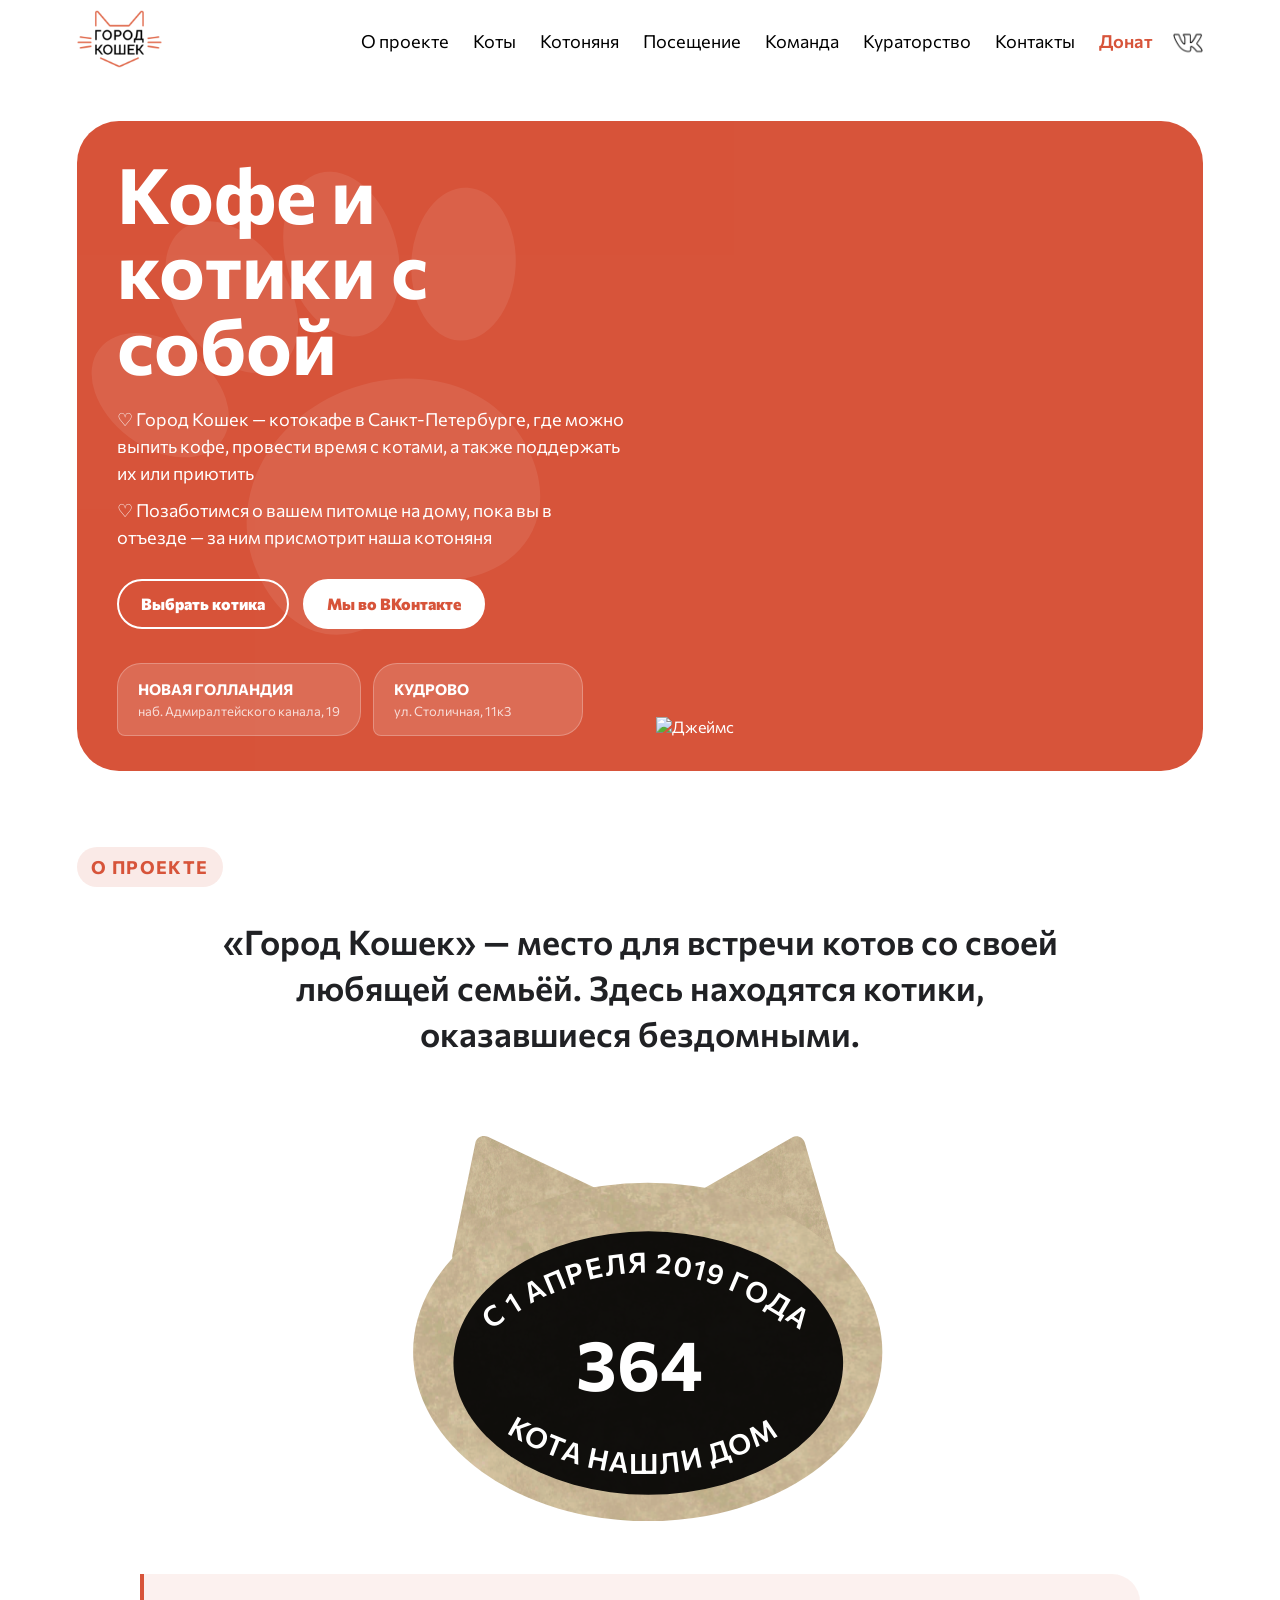
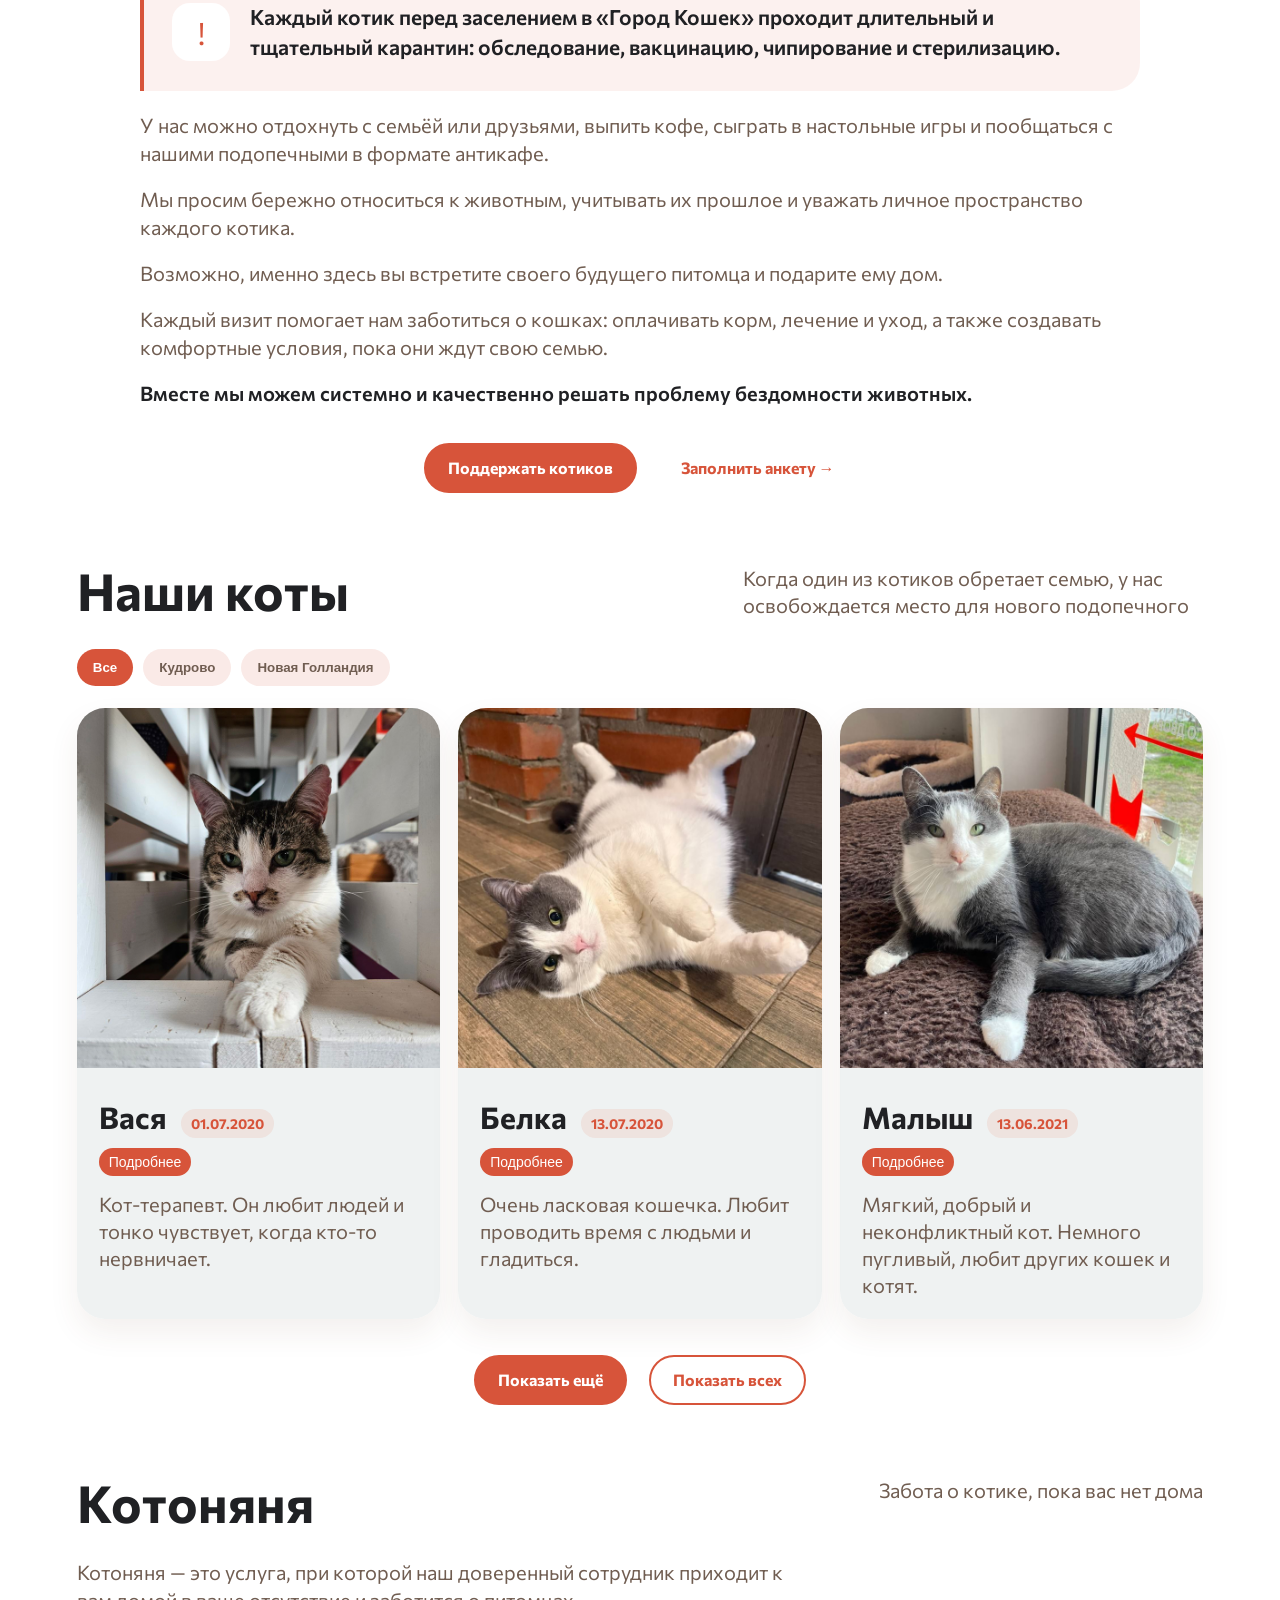
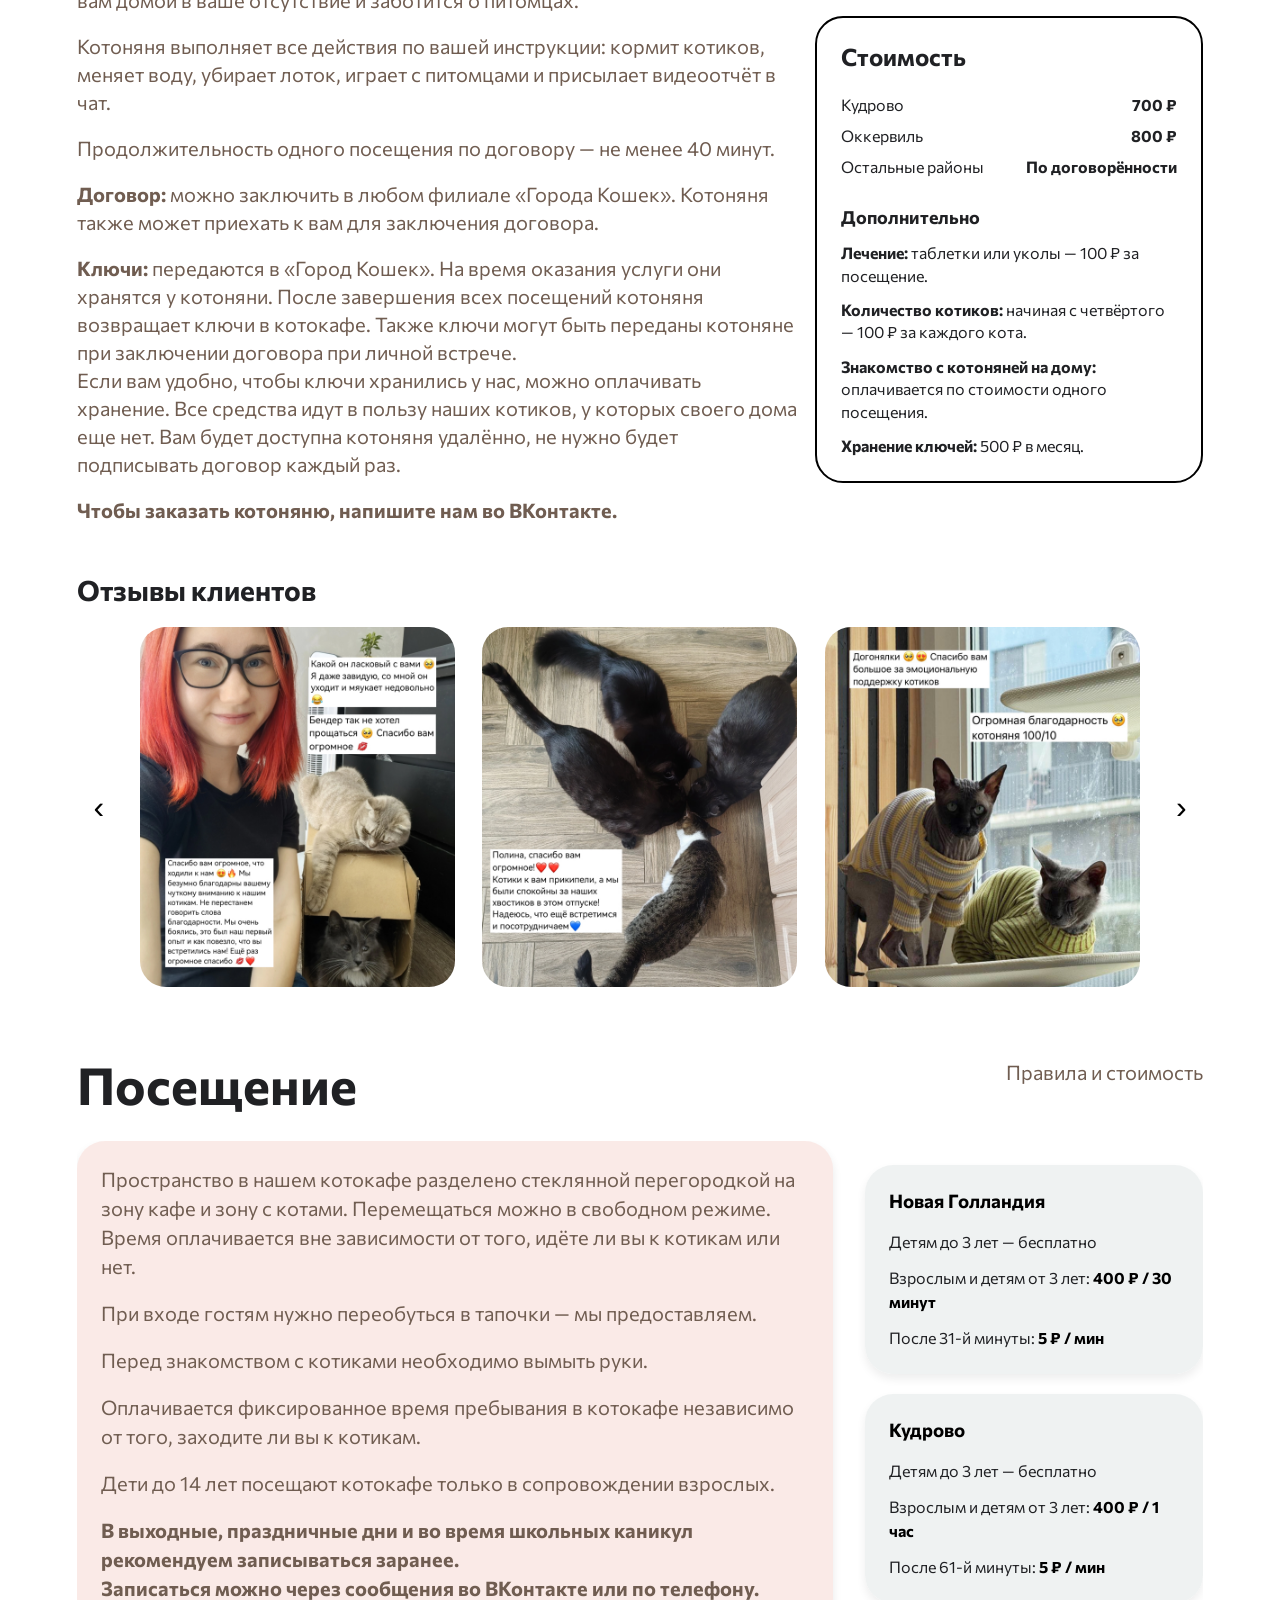
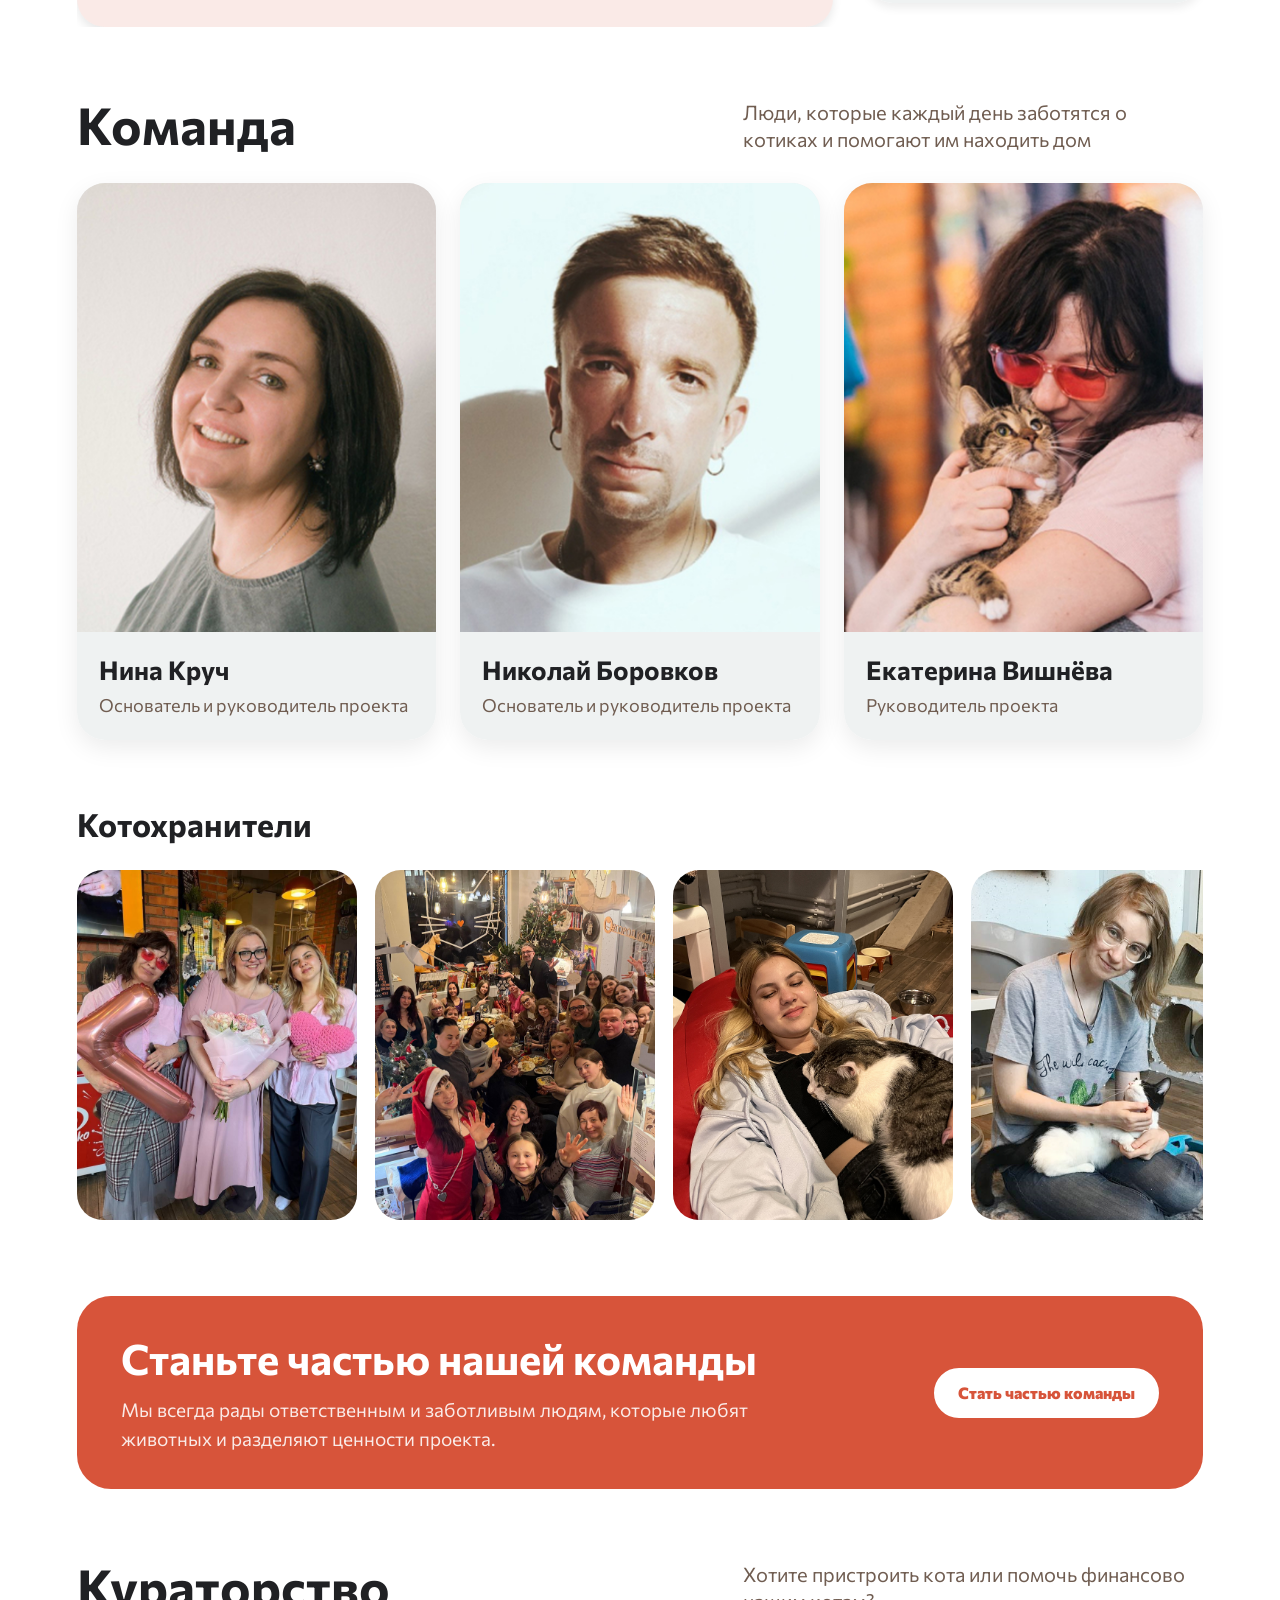
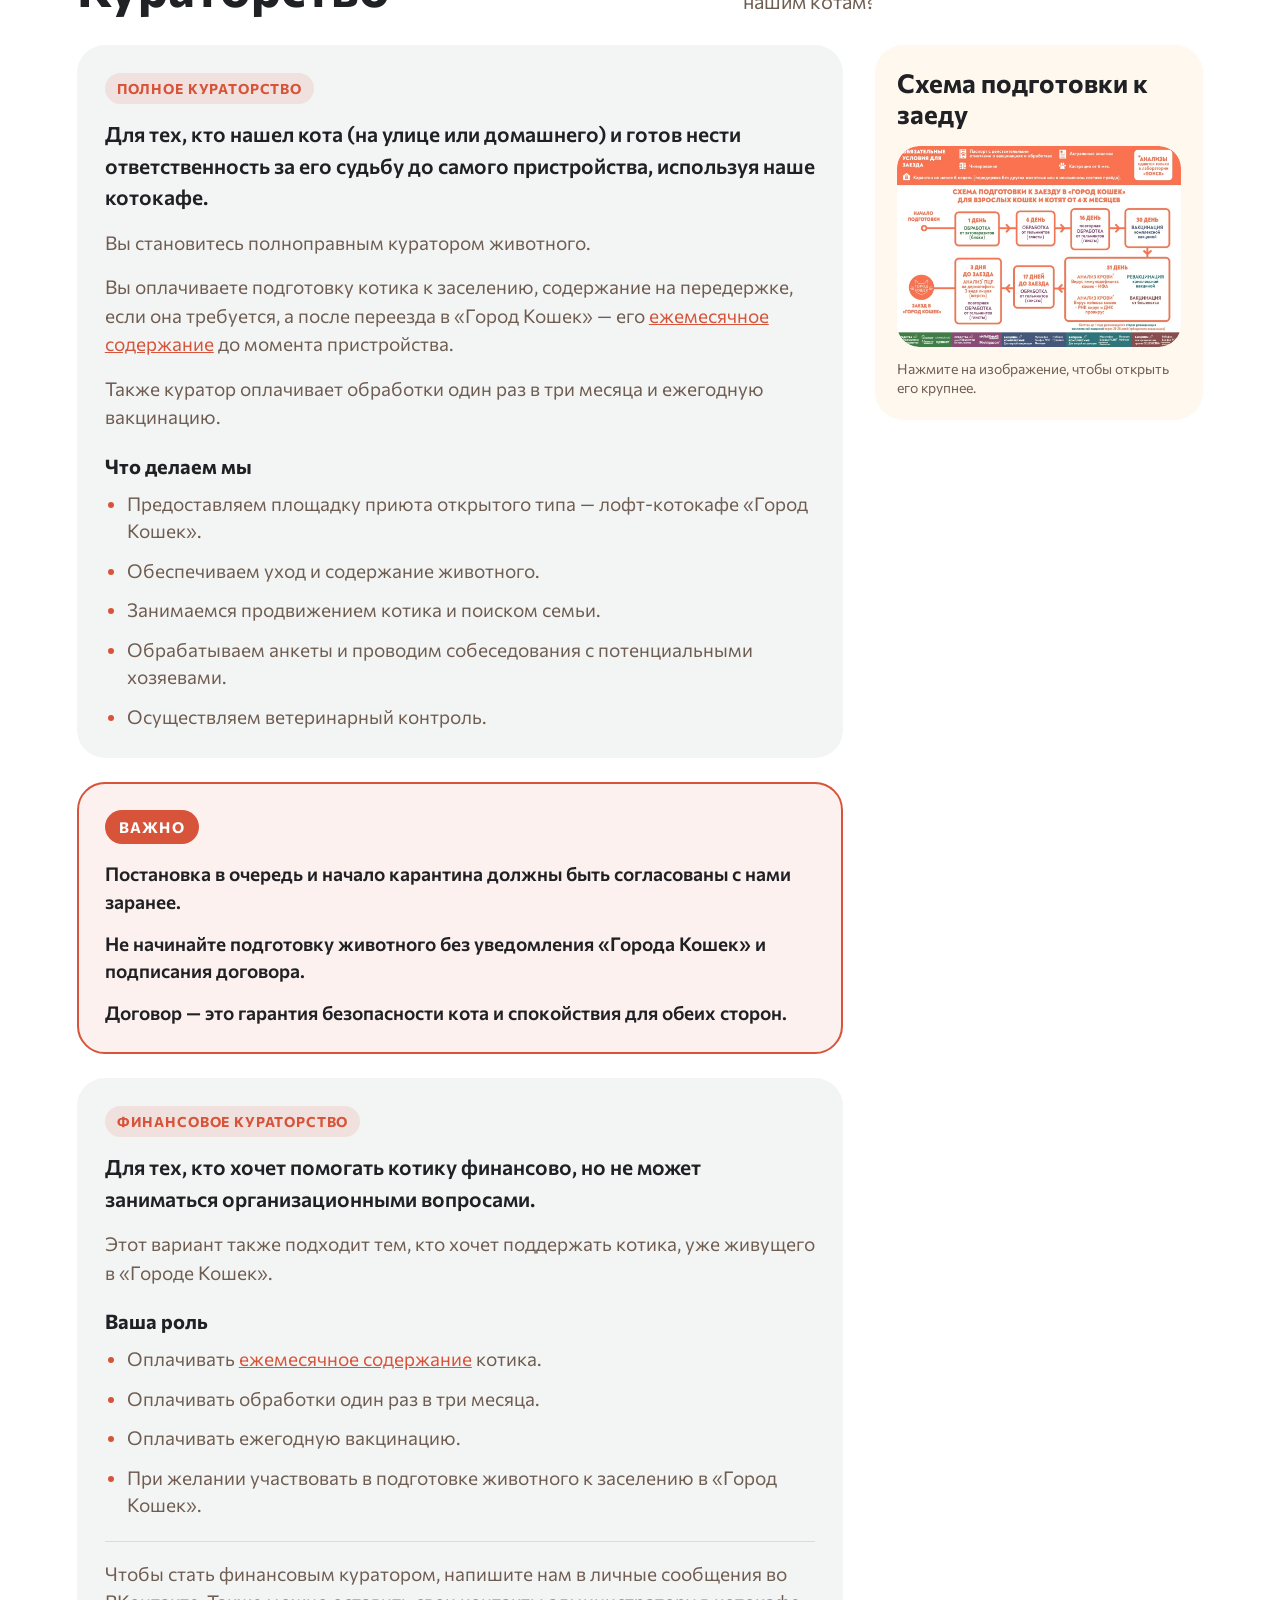
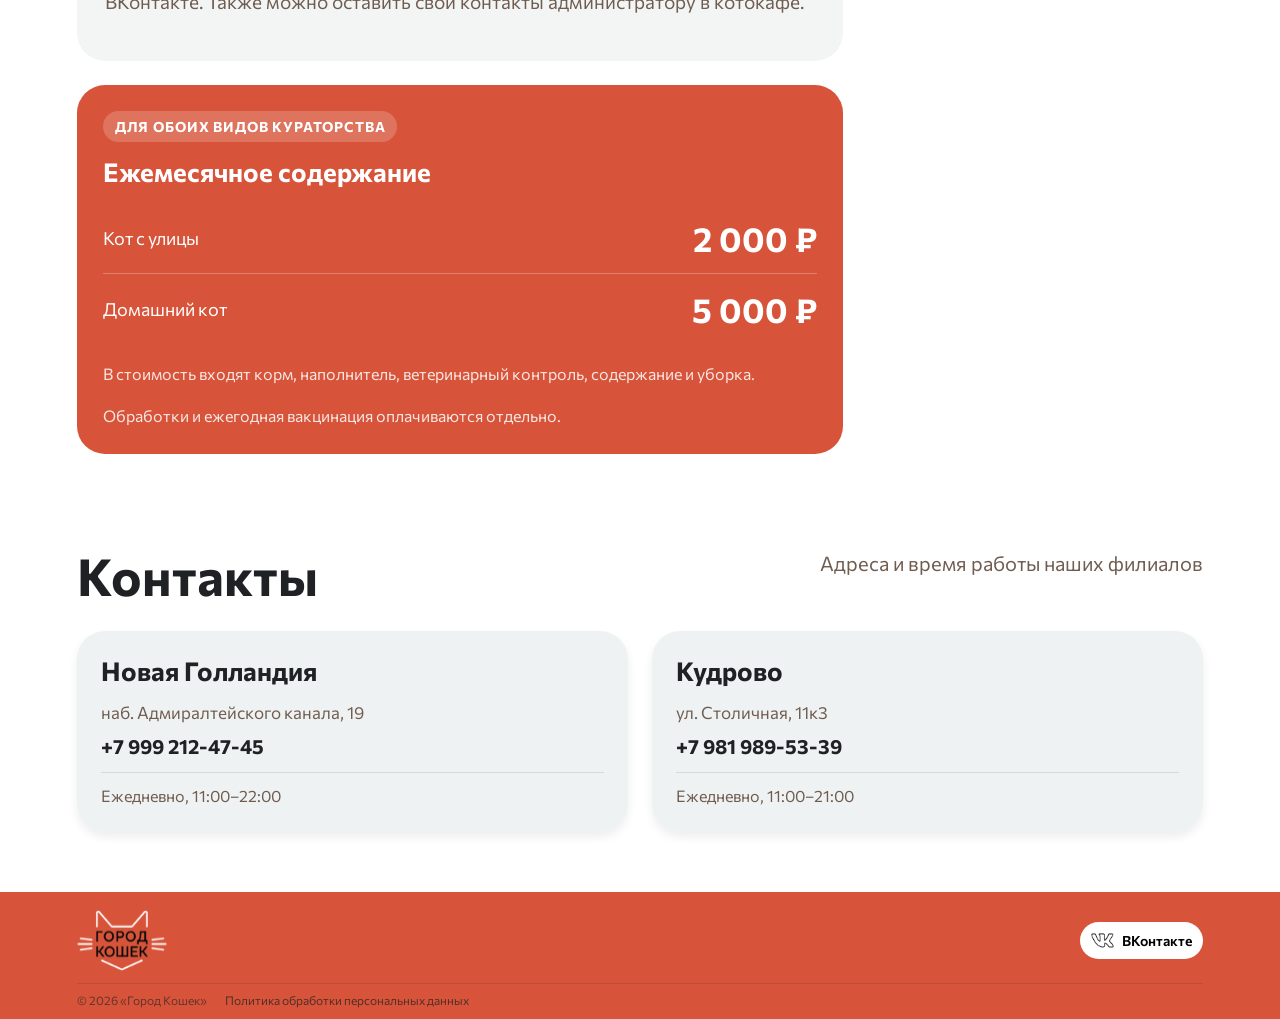
==== commit db6e8c18: "Update index.html" ====
--- a/index.html
+++ b/index.html
@@ -42,7 +42,7 @@
 <body>
     <header class="header">
         <a href="/" aria-label="На главную страницу">
-            <img src="images/logo.png" alt="Город Кошек">
+            <img src="images/logo.svg" alt="Город Кошек">
         </a>
         <button class="menuBtn">Меню</button>
         <nav class="nav">
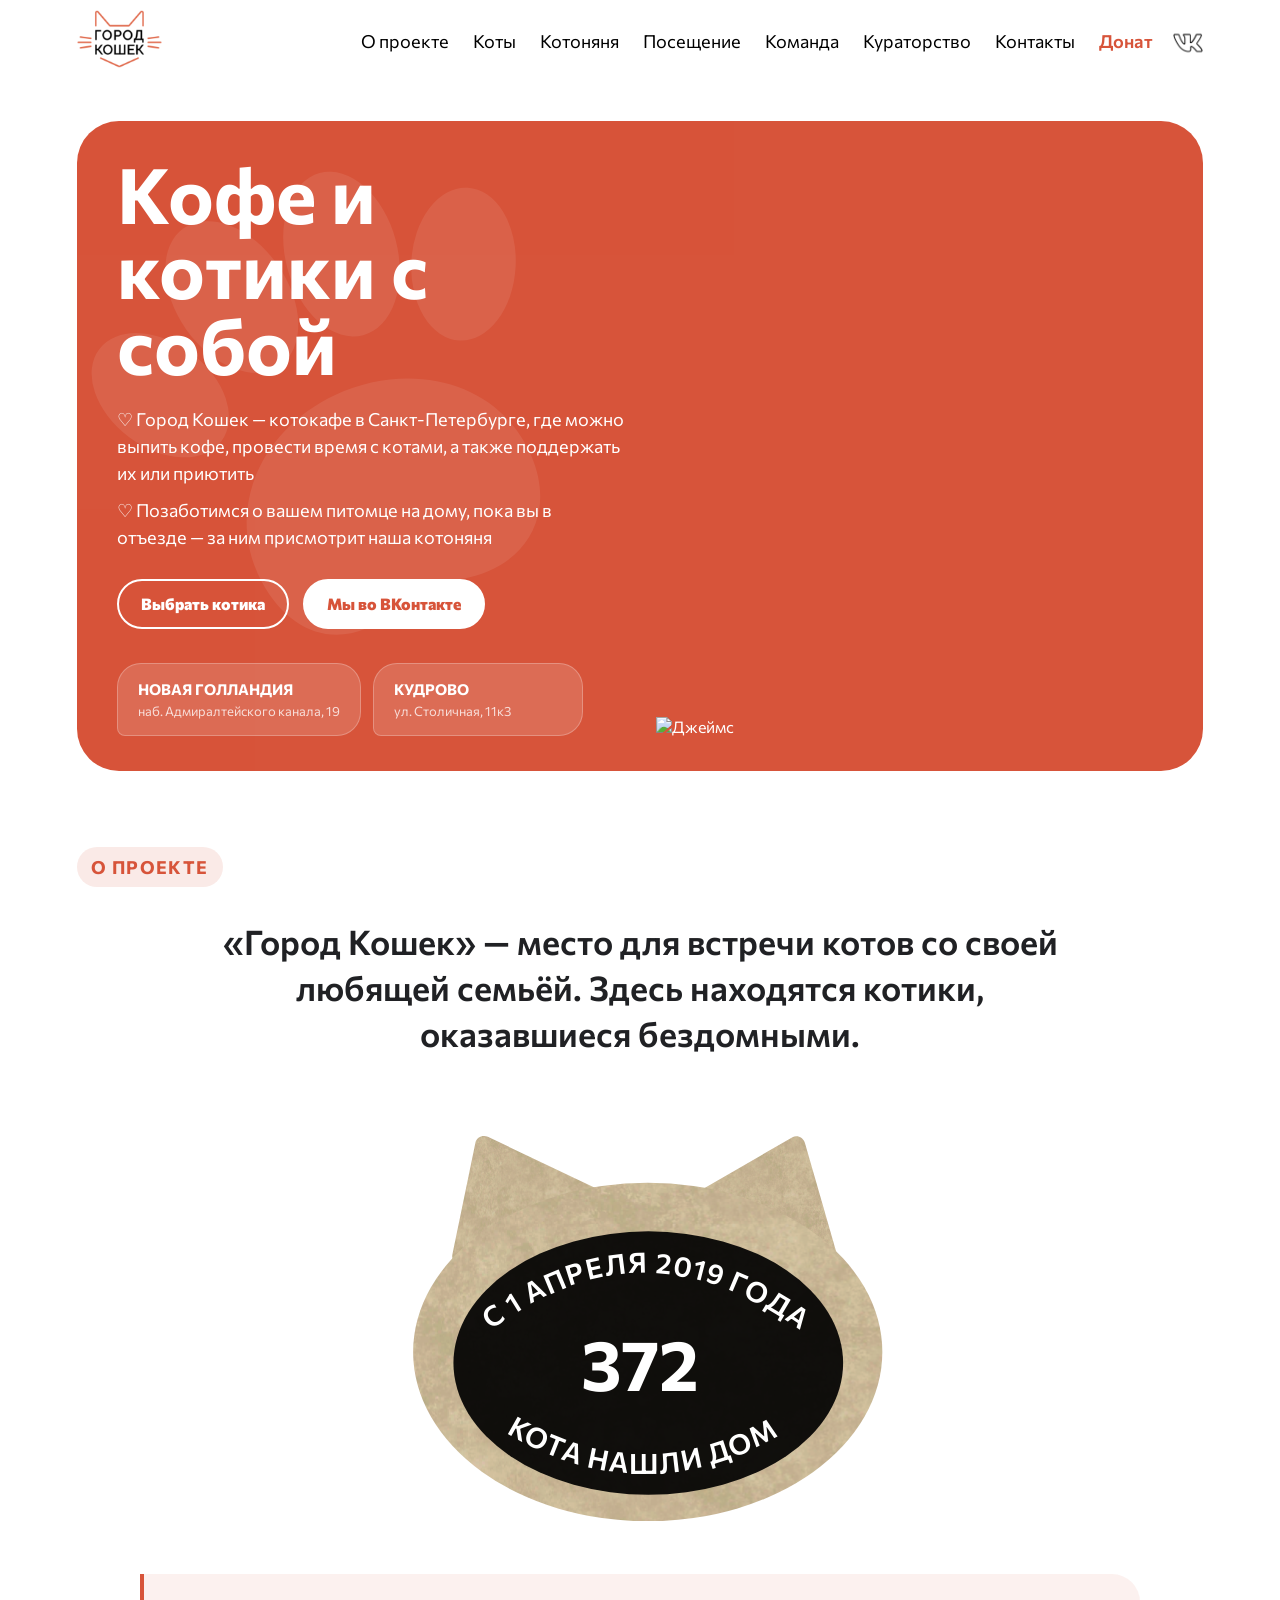
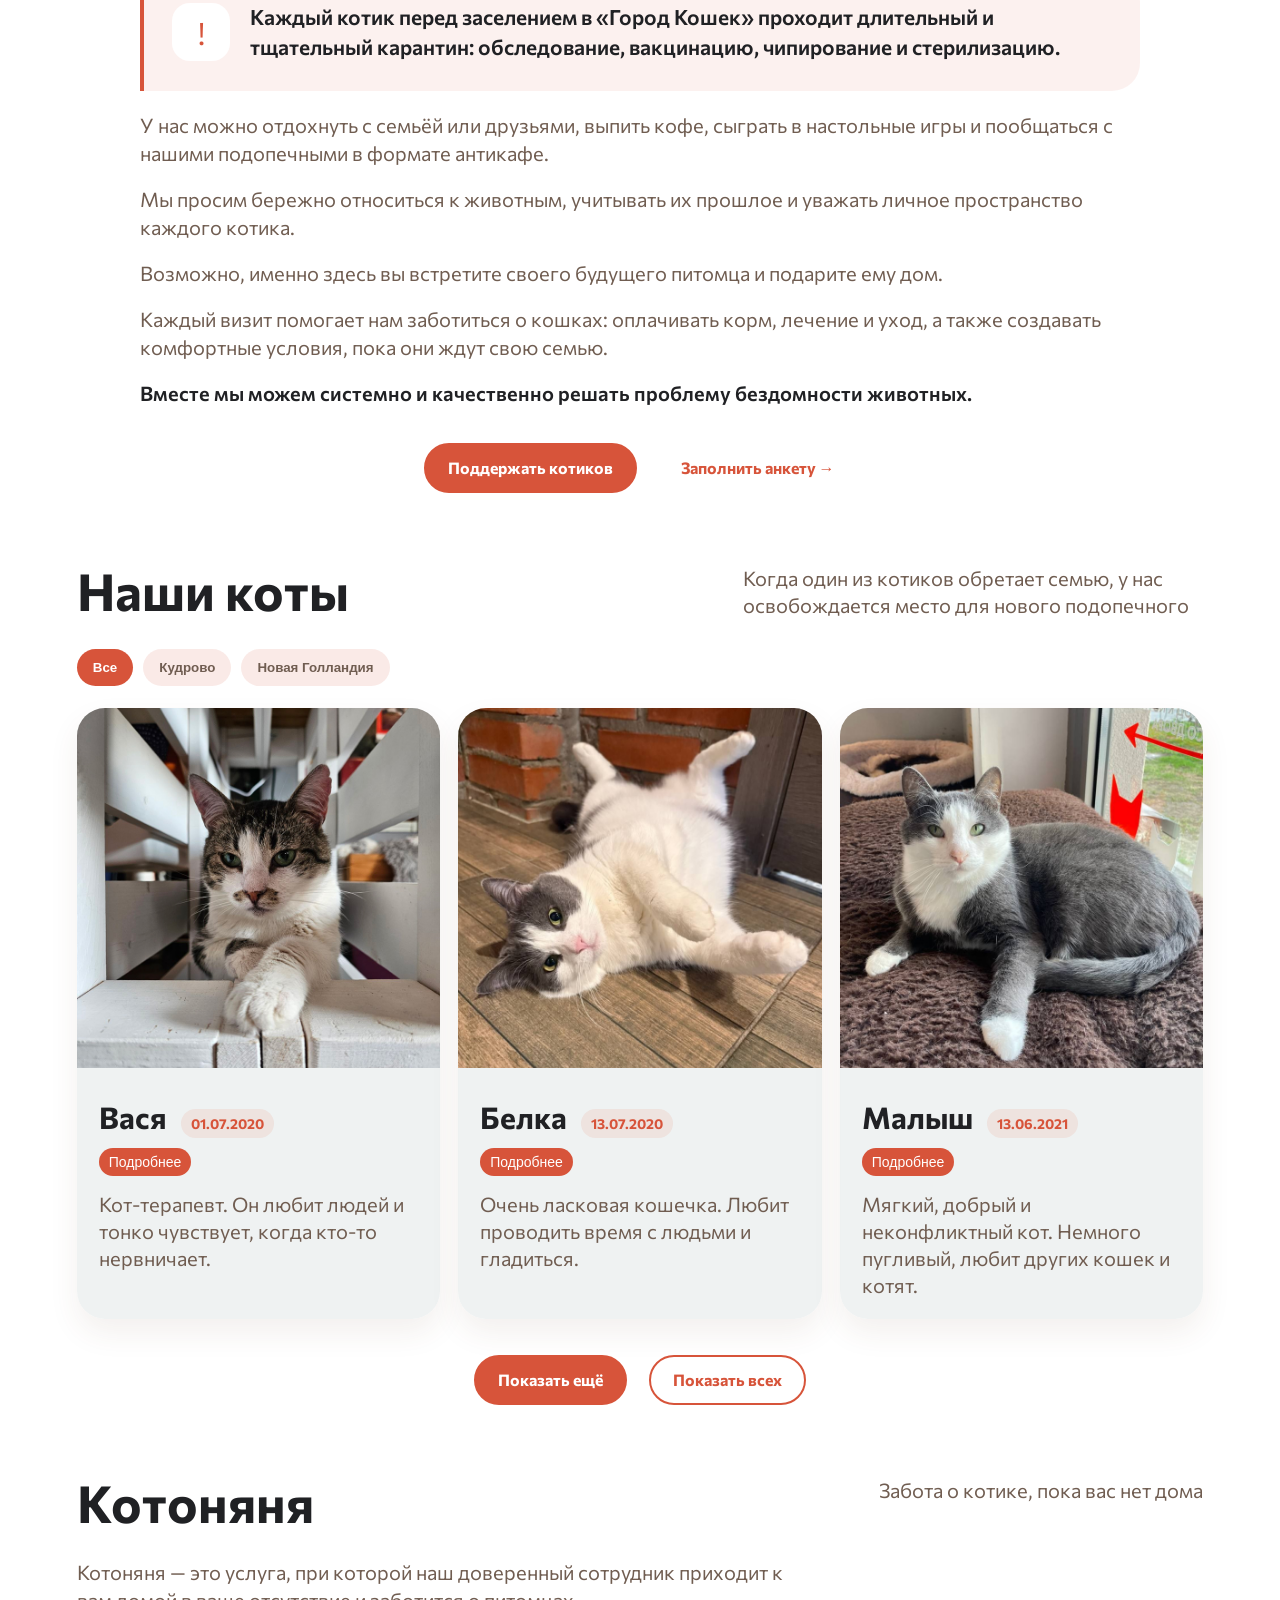
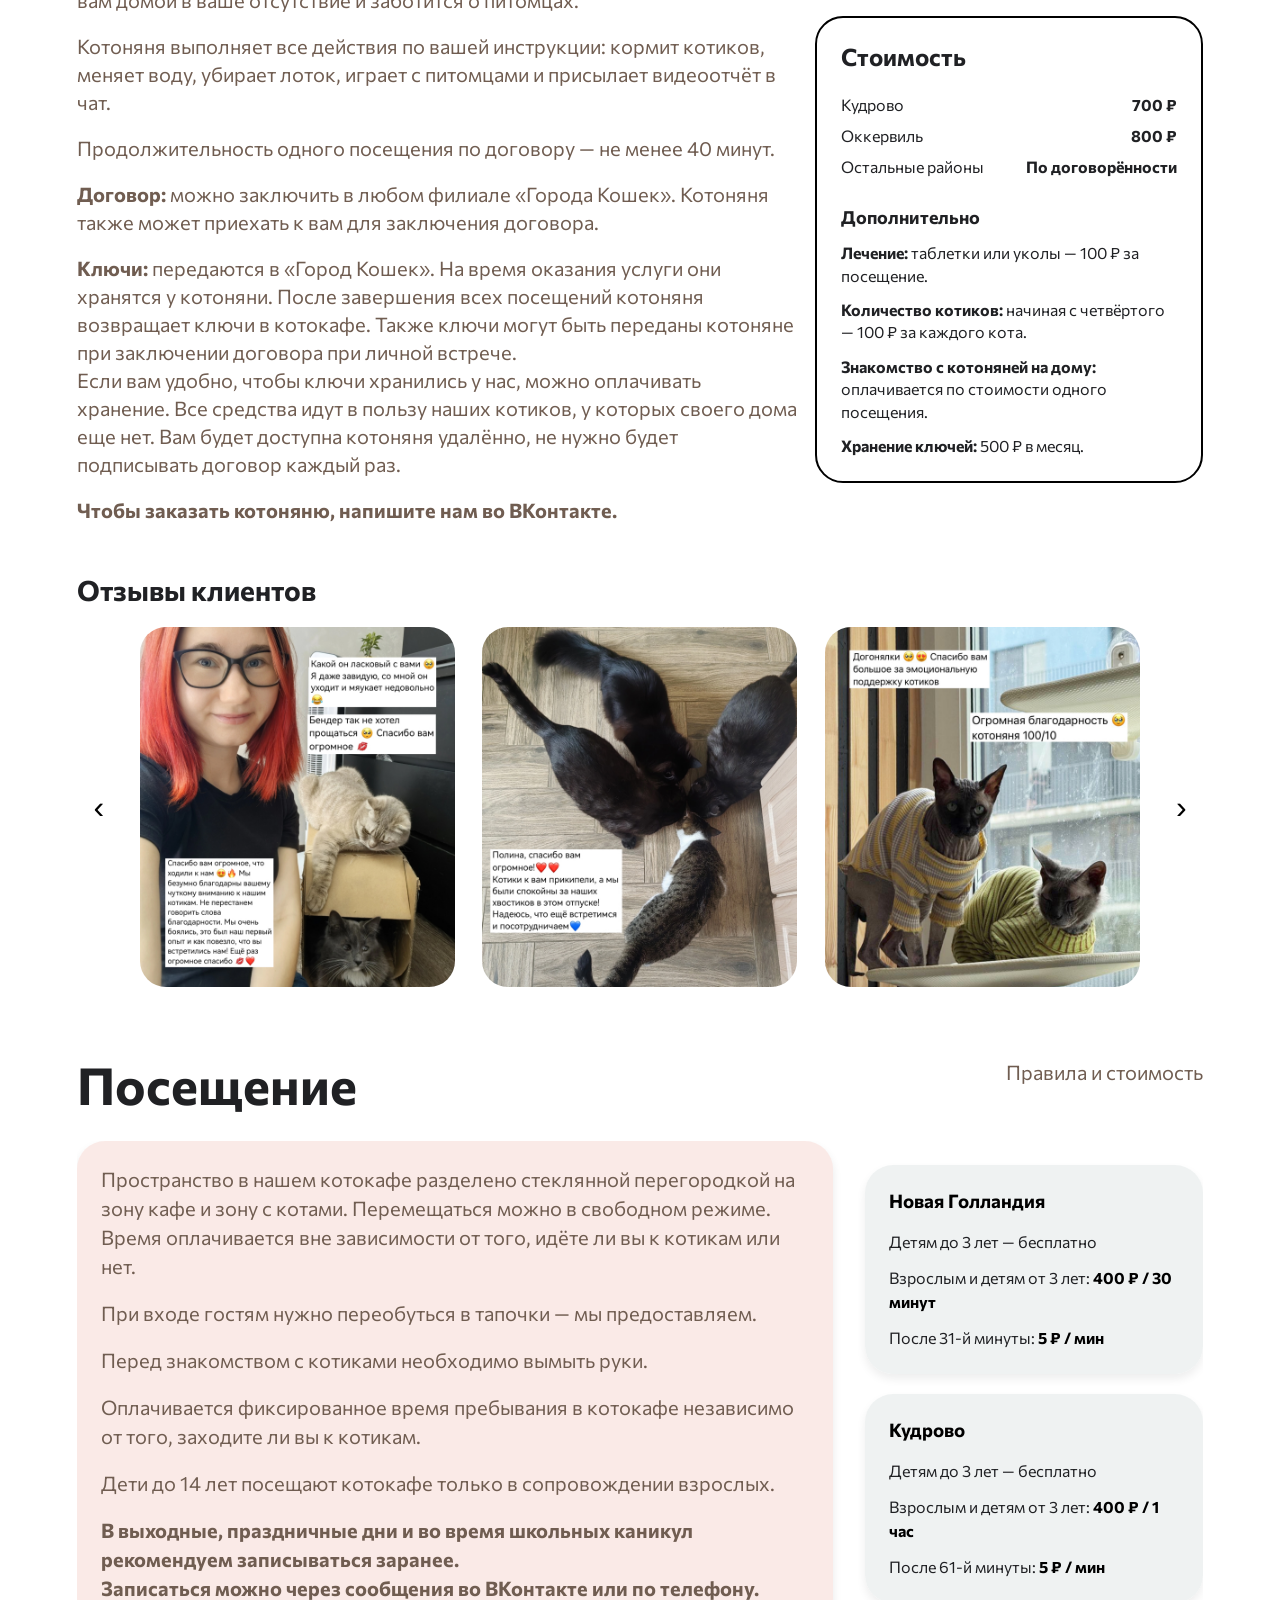
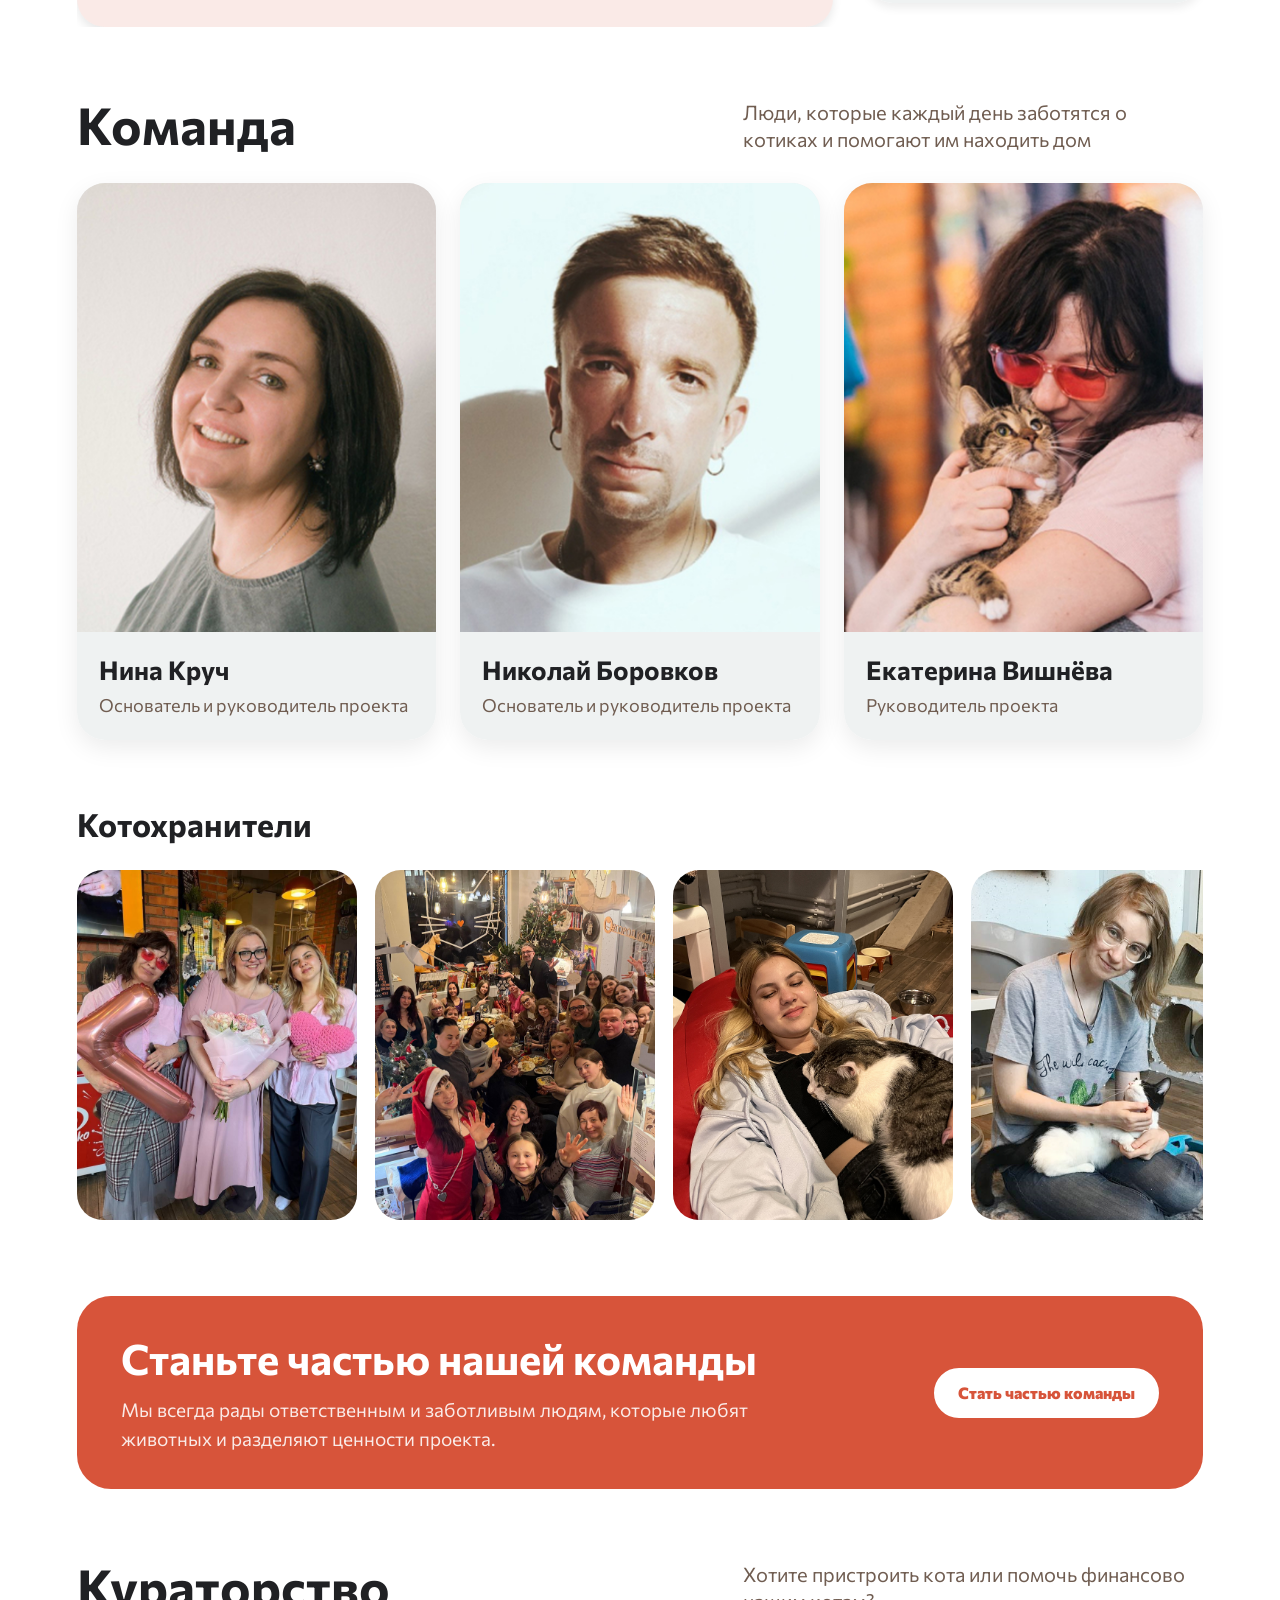
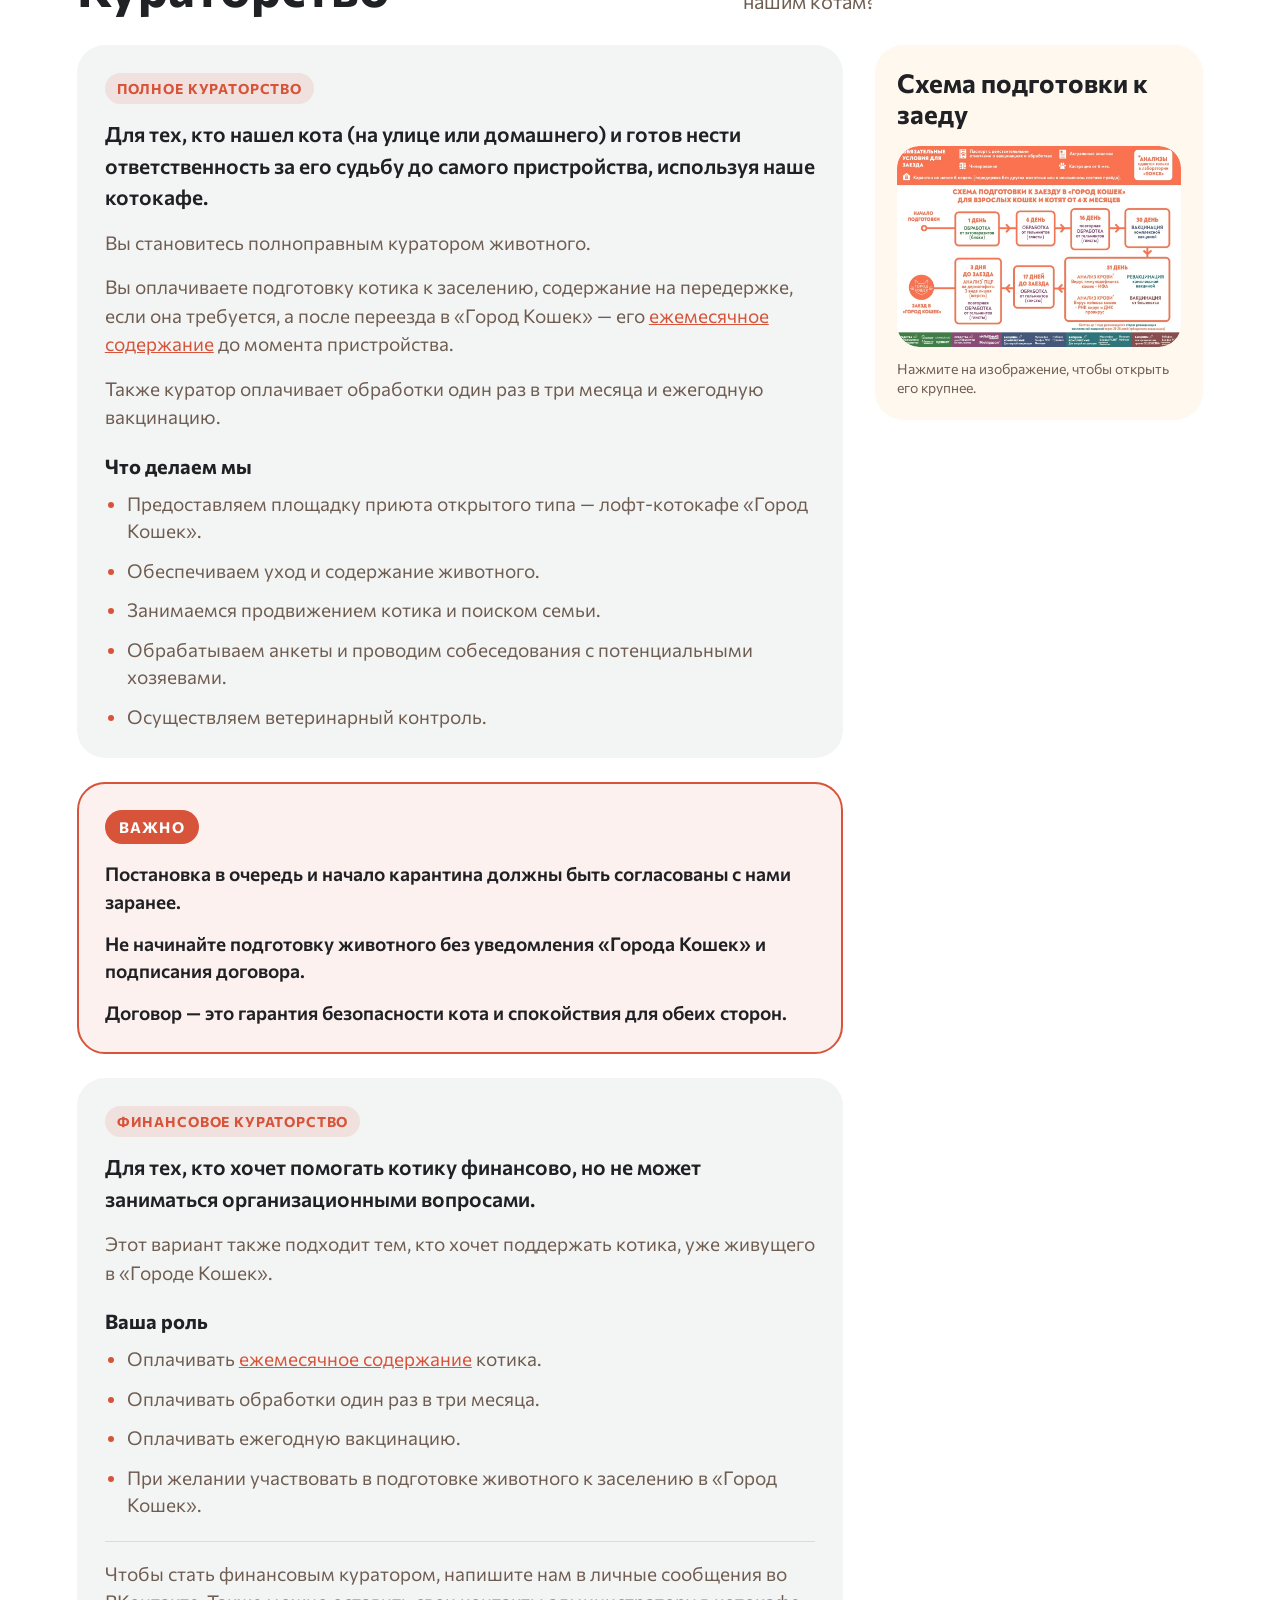
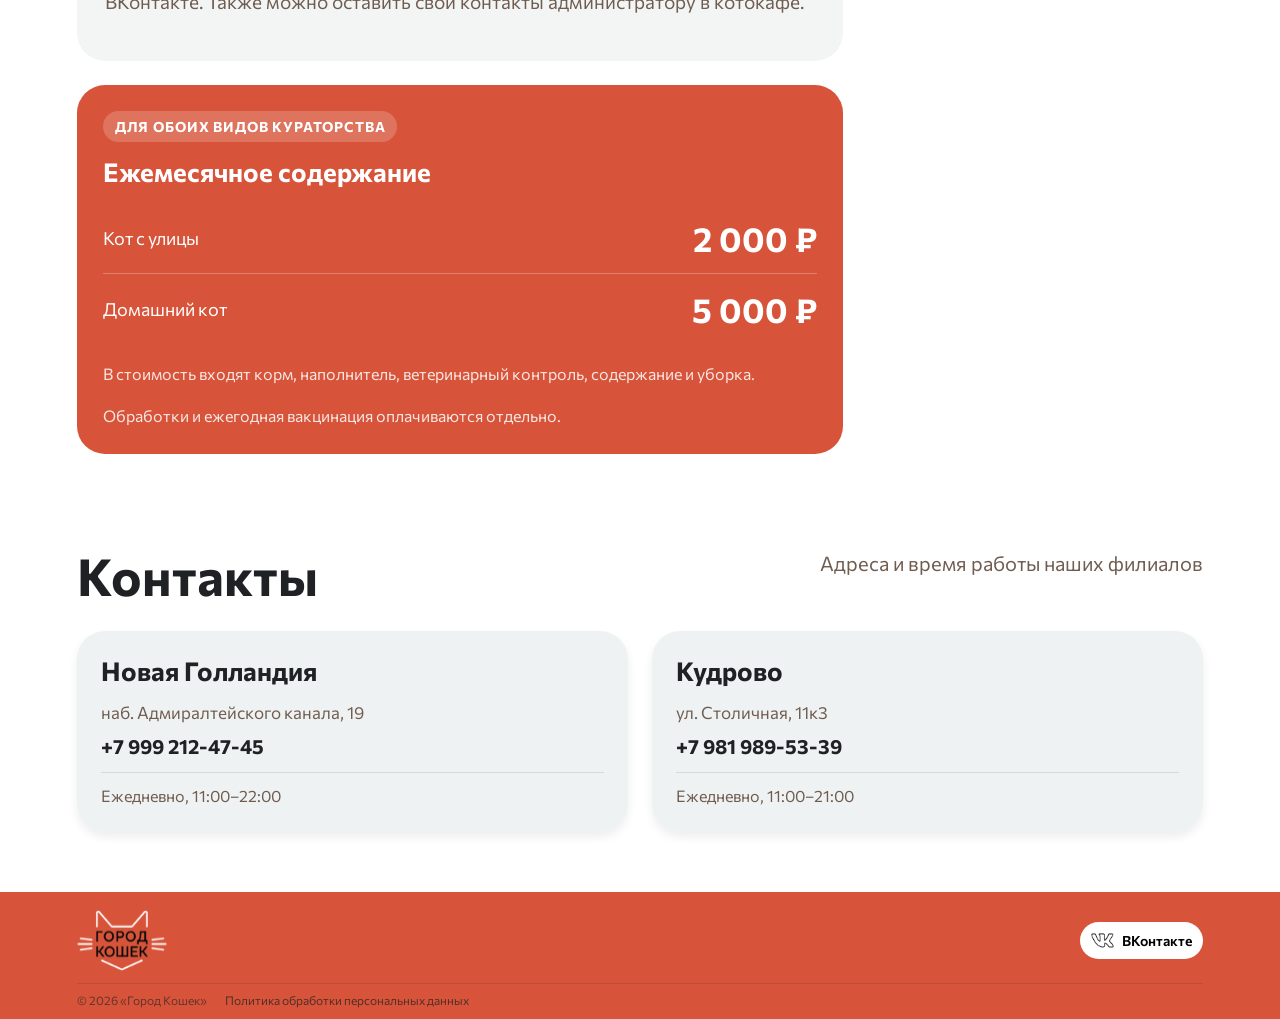
==== commit cac03305: "Update index.html" ====
--- a/index.html
+++ b/index.html
@@ -29,9 +29,8 @@
 
     <meta name="theme-color" content="#D7543A">
     
-    <link rel="icon" type="image/svg+xml" href="/images/logo.png">
-
     <link rel="icon" type="image/png" sizes="32x32" href="/images/favicon-32.png">
+    <link rel="icon" type="image/png" sizes="16x16" href="/images/favicon-16.png">
 
     <link rel="apple-touch-icon" sizes="180x180" href="/images/apple-touch-icon.png">
 
@@ -127,7 +126,7 @@
                     </text>
 
                     <text class="dateCircle__number" x="450" y="455" text-anchor="middle">
-                        364
+                        372
                     </text>
 
                     <text class="dateCircle__text dateCircle__text--bottom">
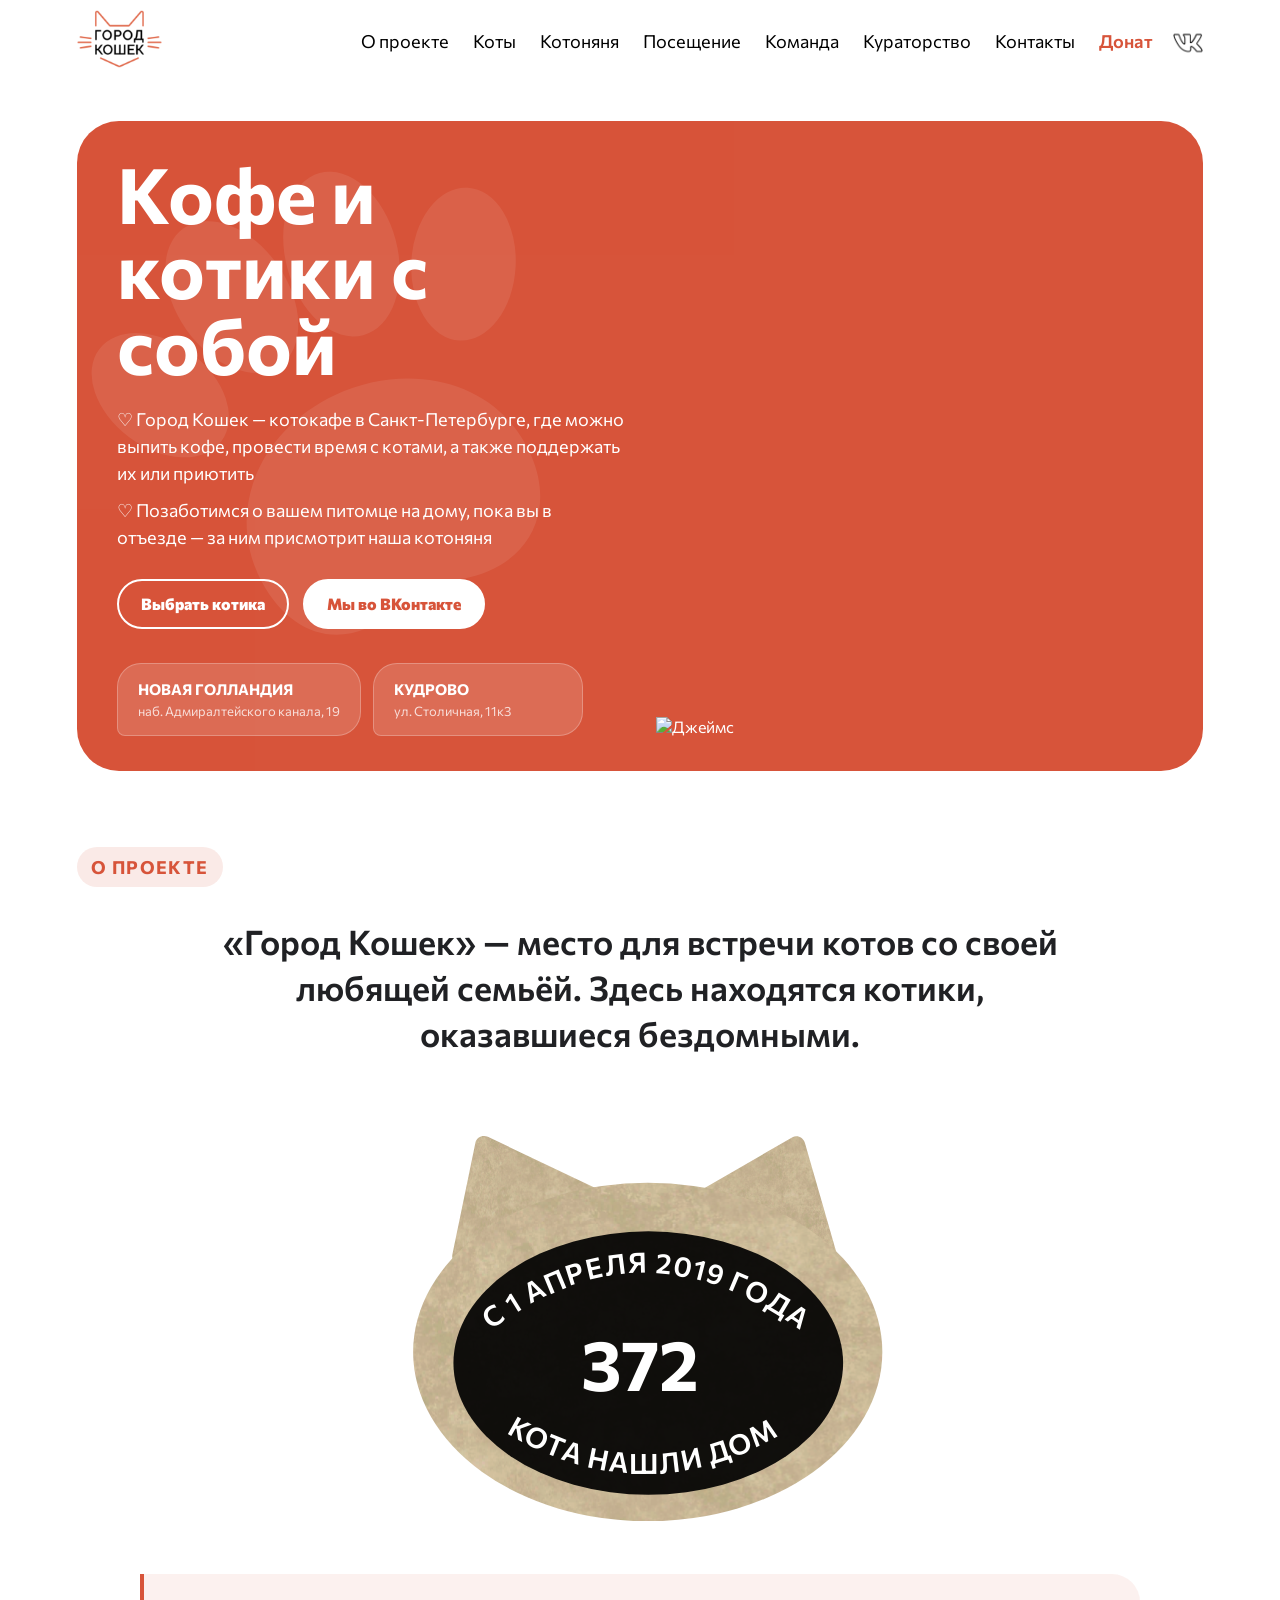
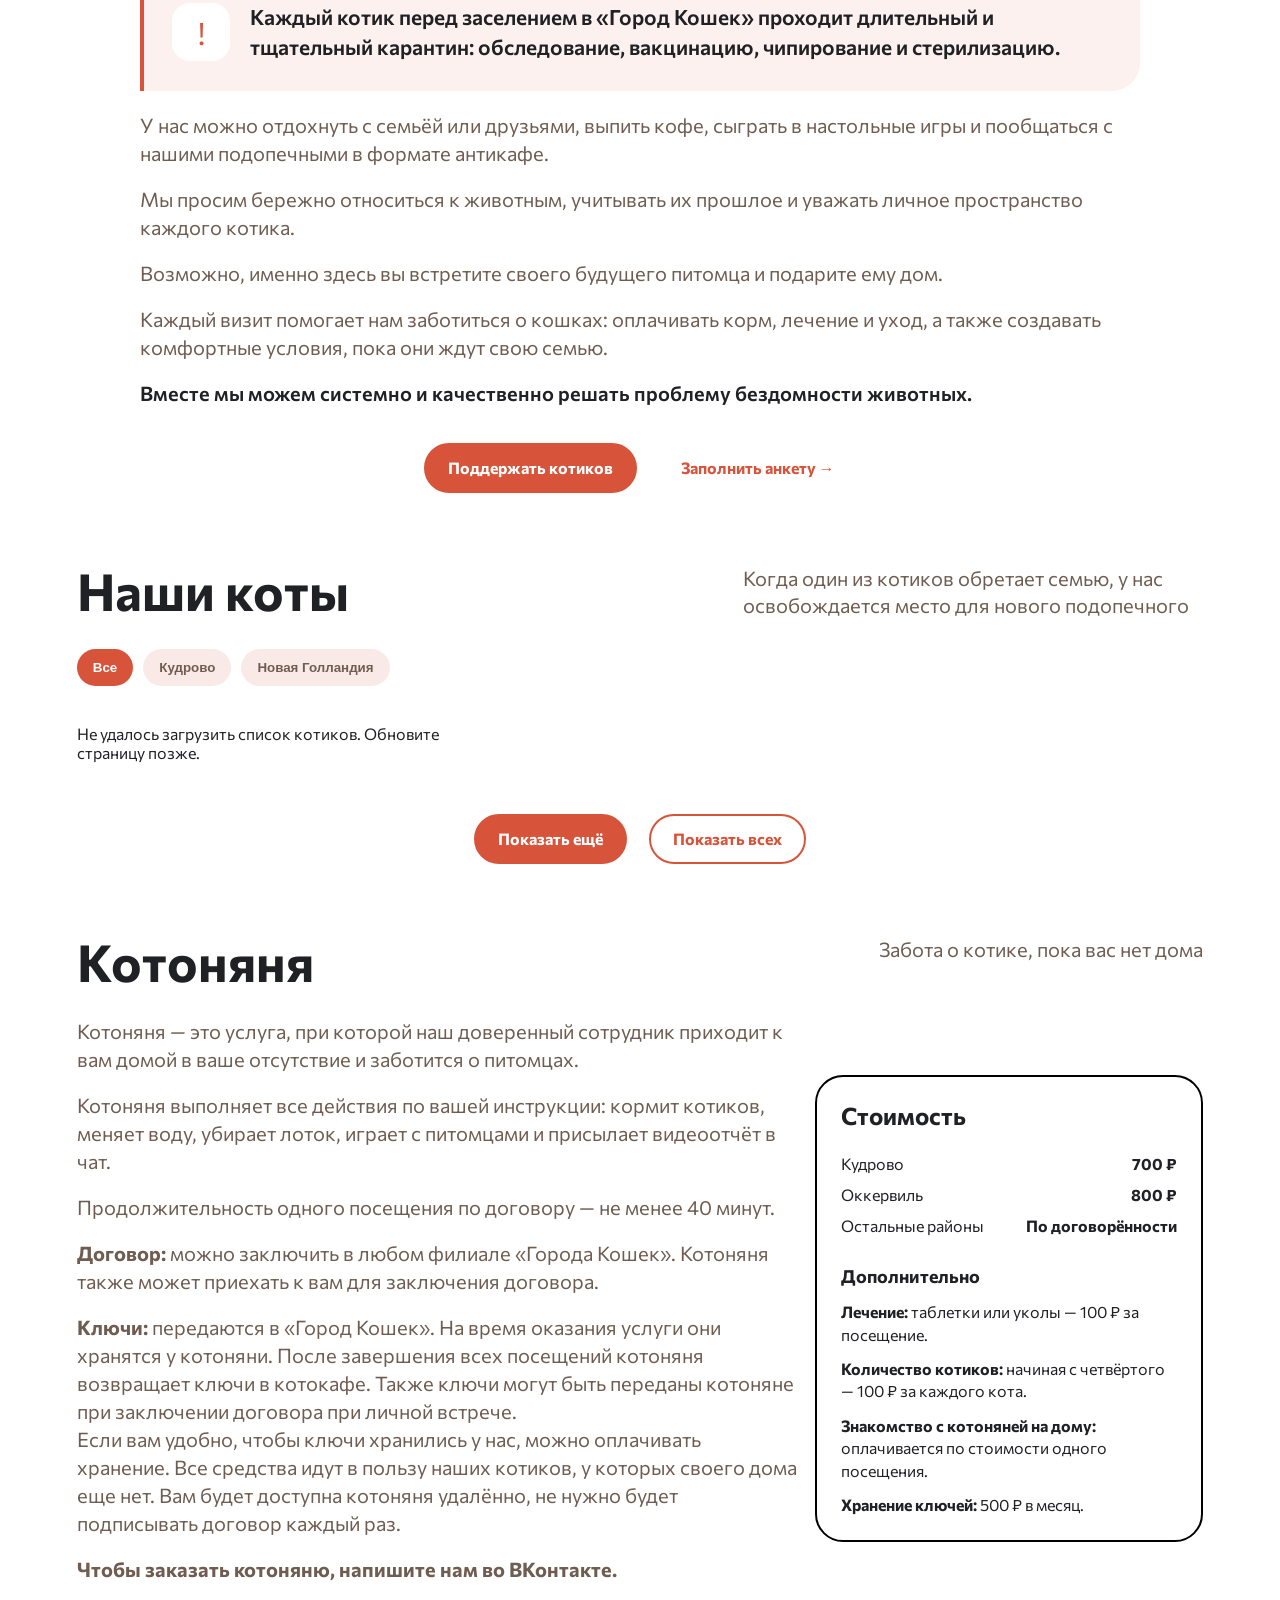
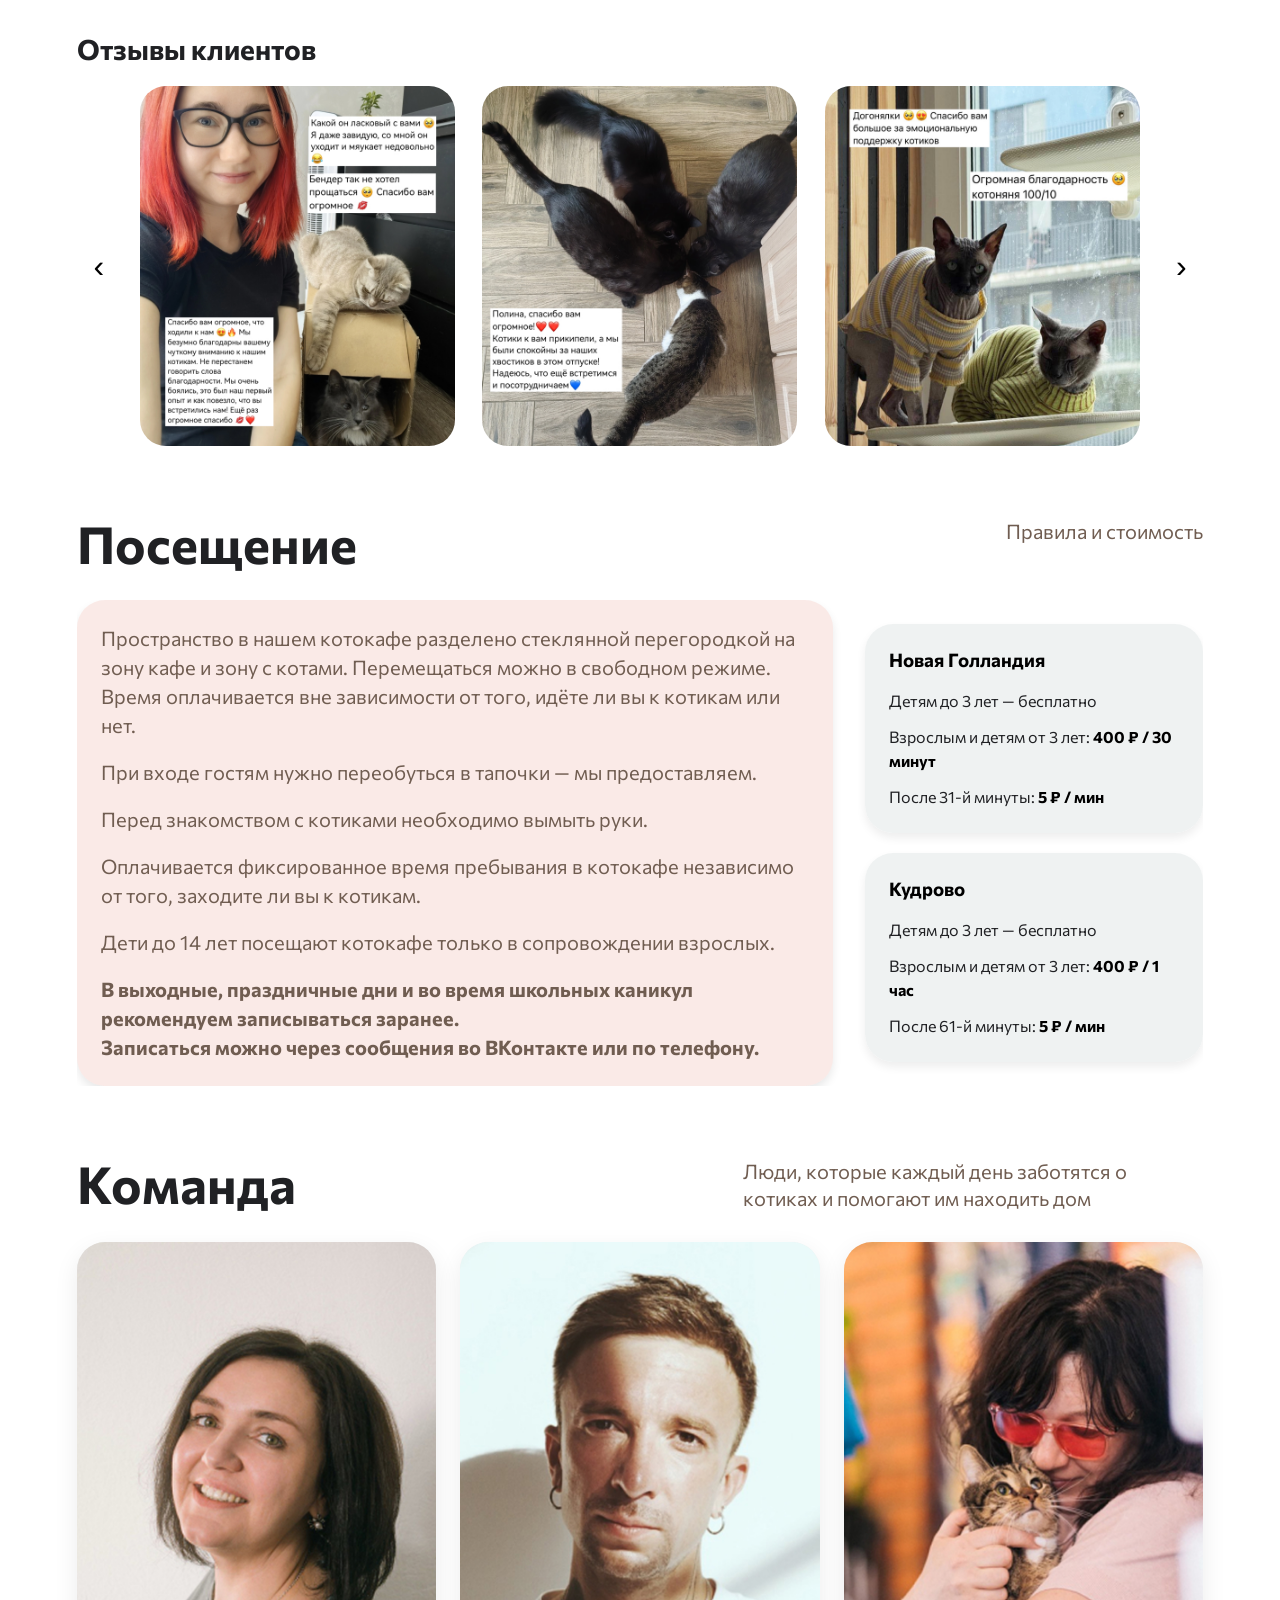
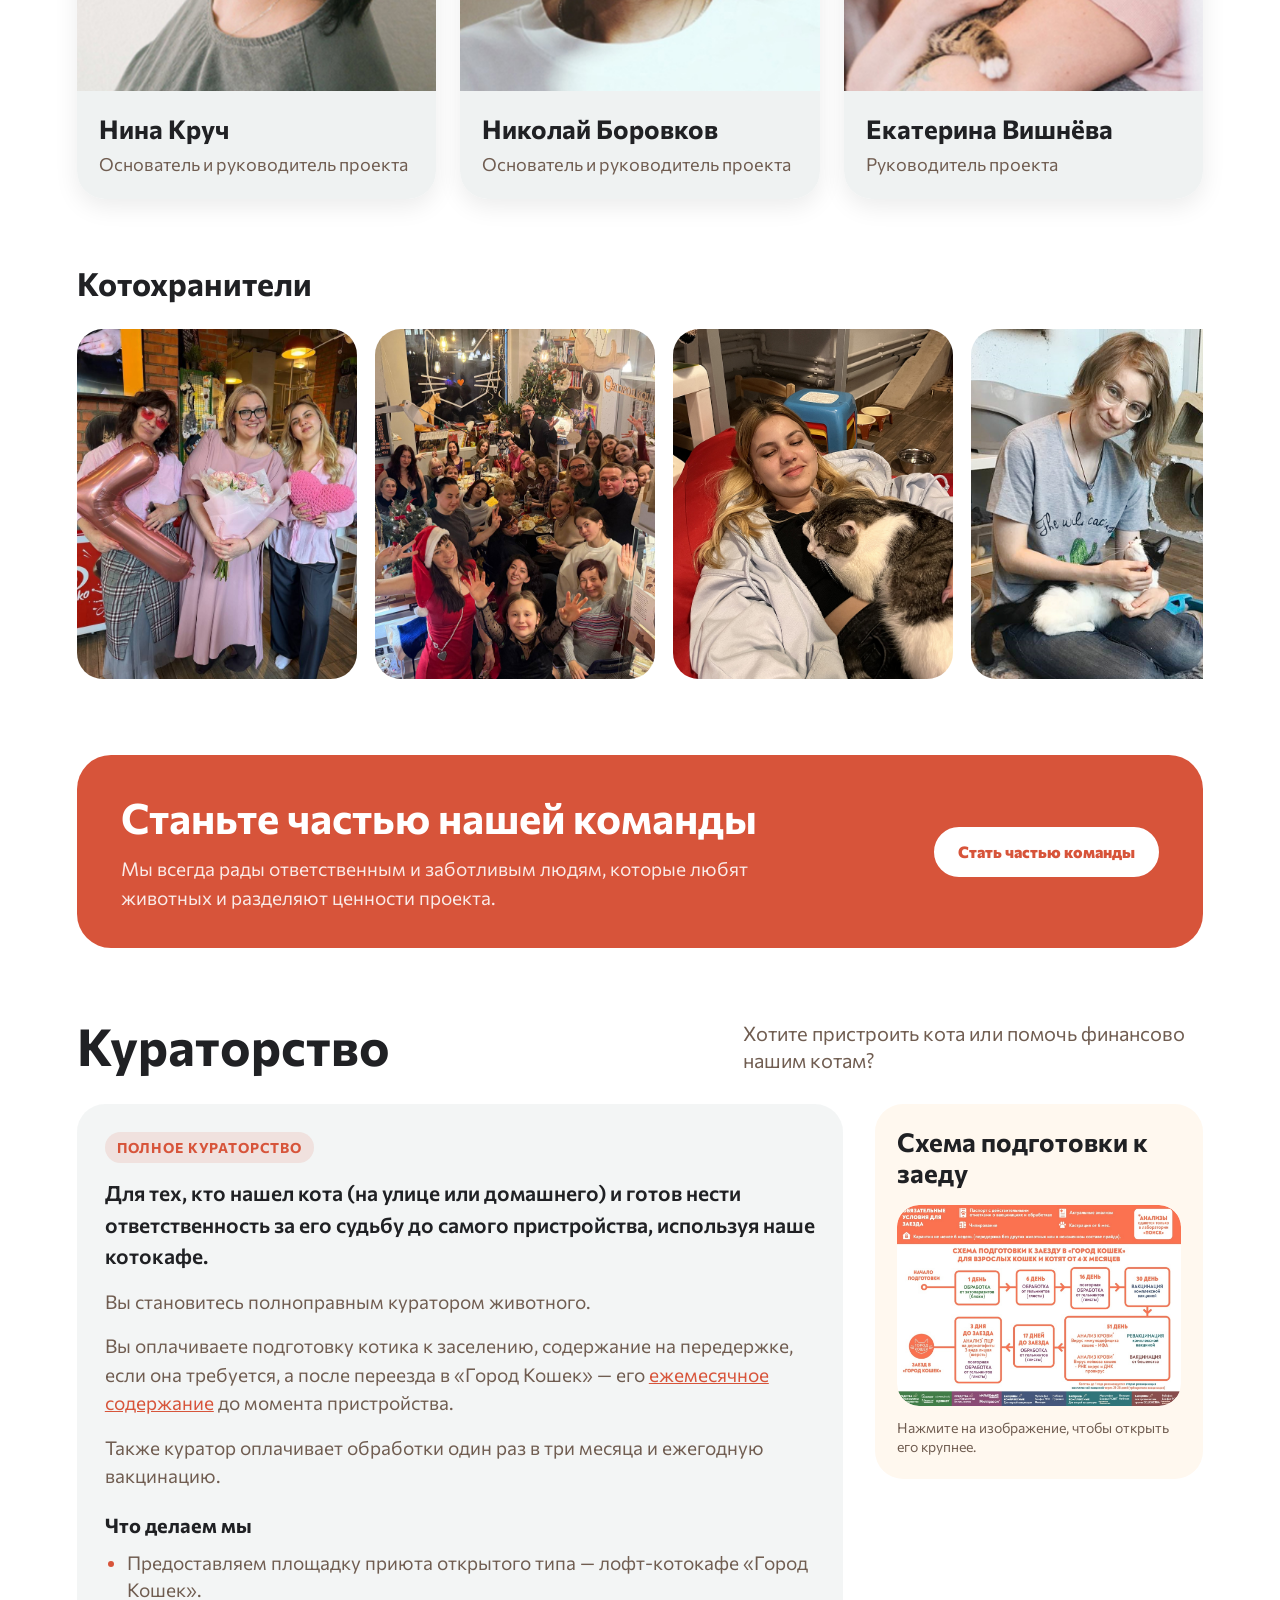
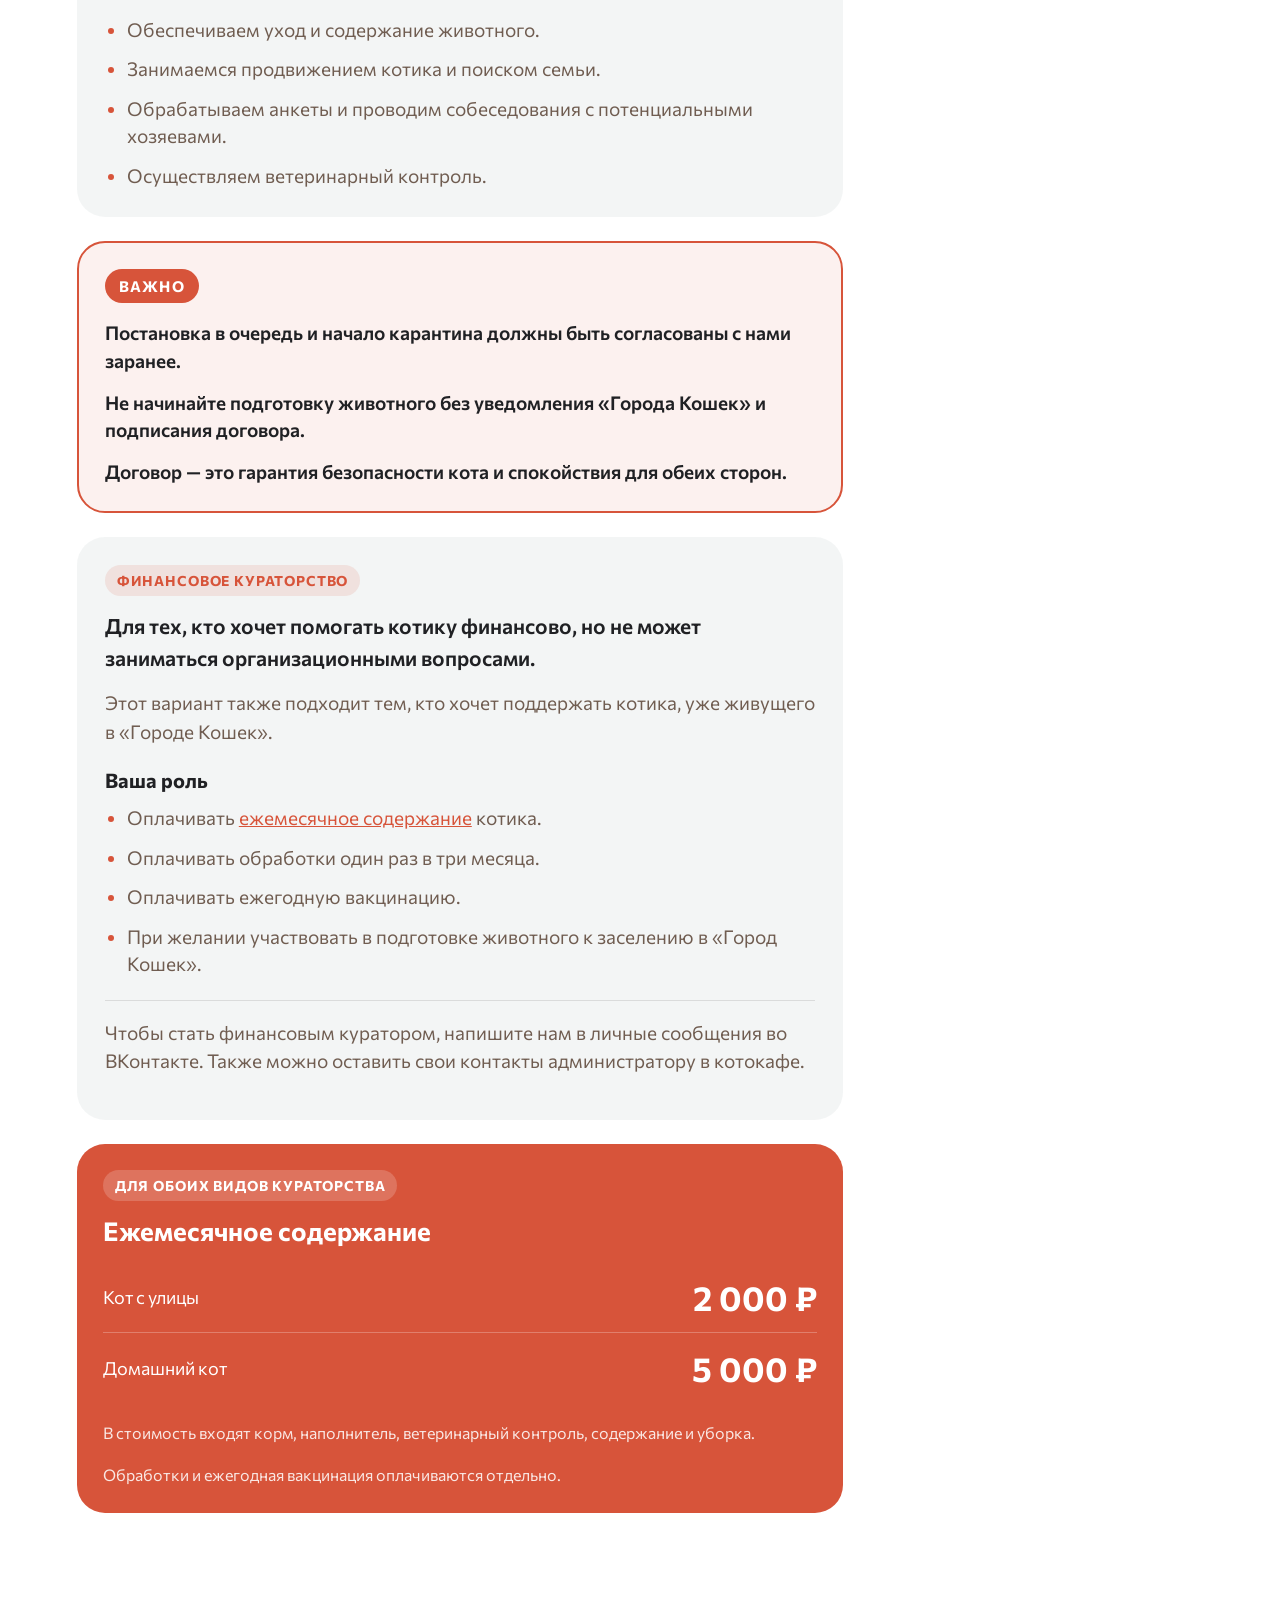
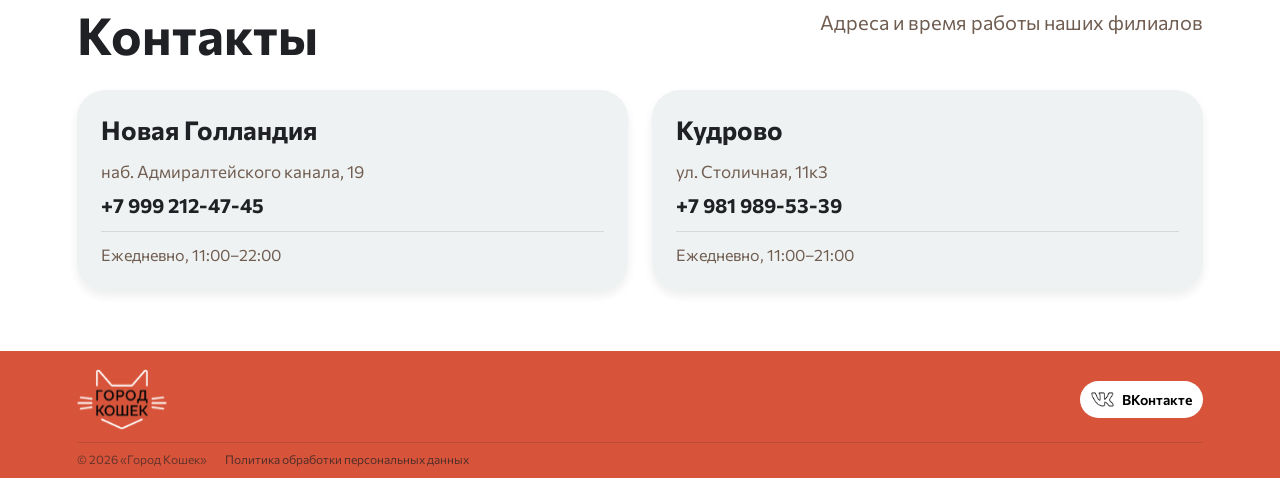
==== commit fe1b7bda: "Update index.html" ====
--- a/index.html
+++ b/index.html
@@ -822,5 +822,5 @@
 
         <img class="helpPhotoModal__image" src="" alt="">
     </dialog>
-    <script src="/js/script.js"></script>
+    <script src="/js/script.js?v=2"></script>
 </body></html>
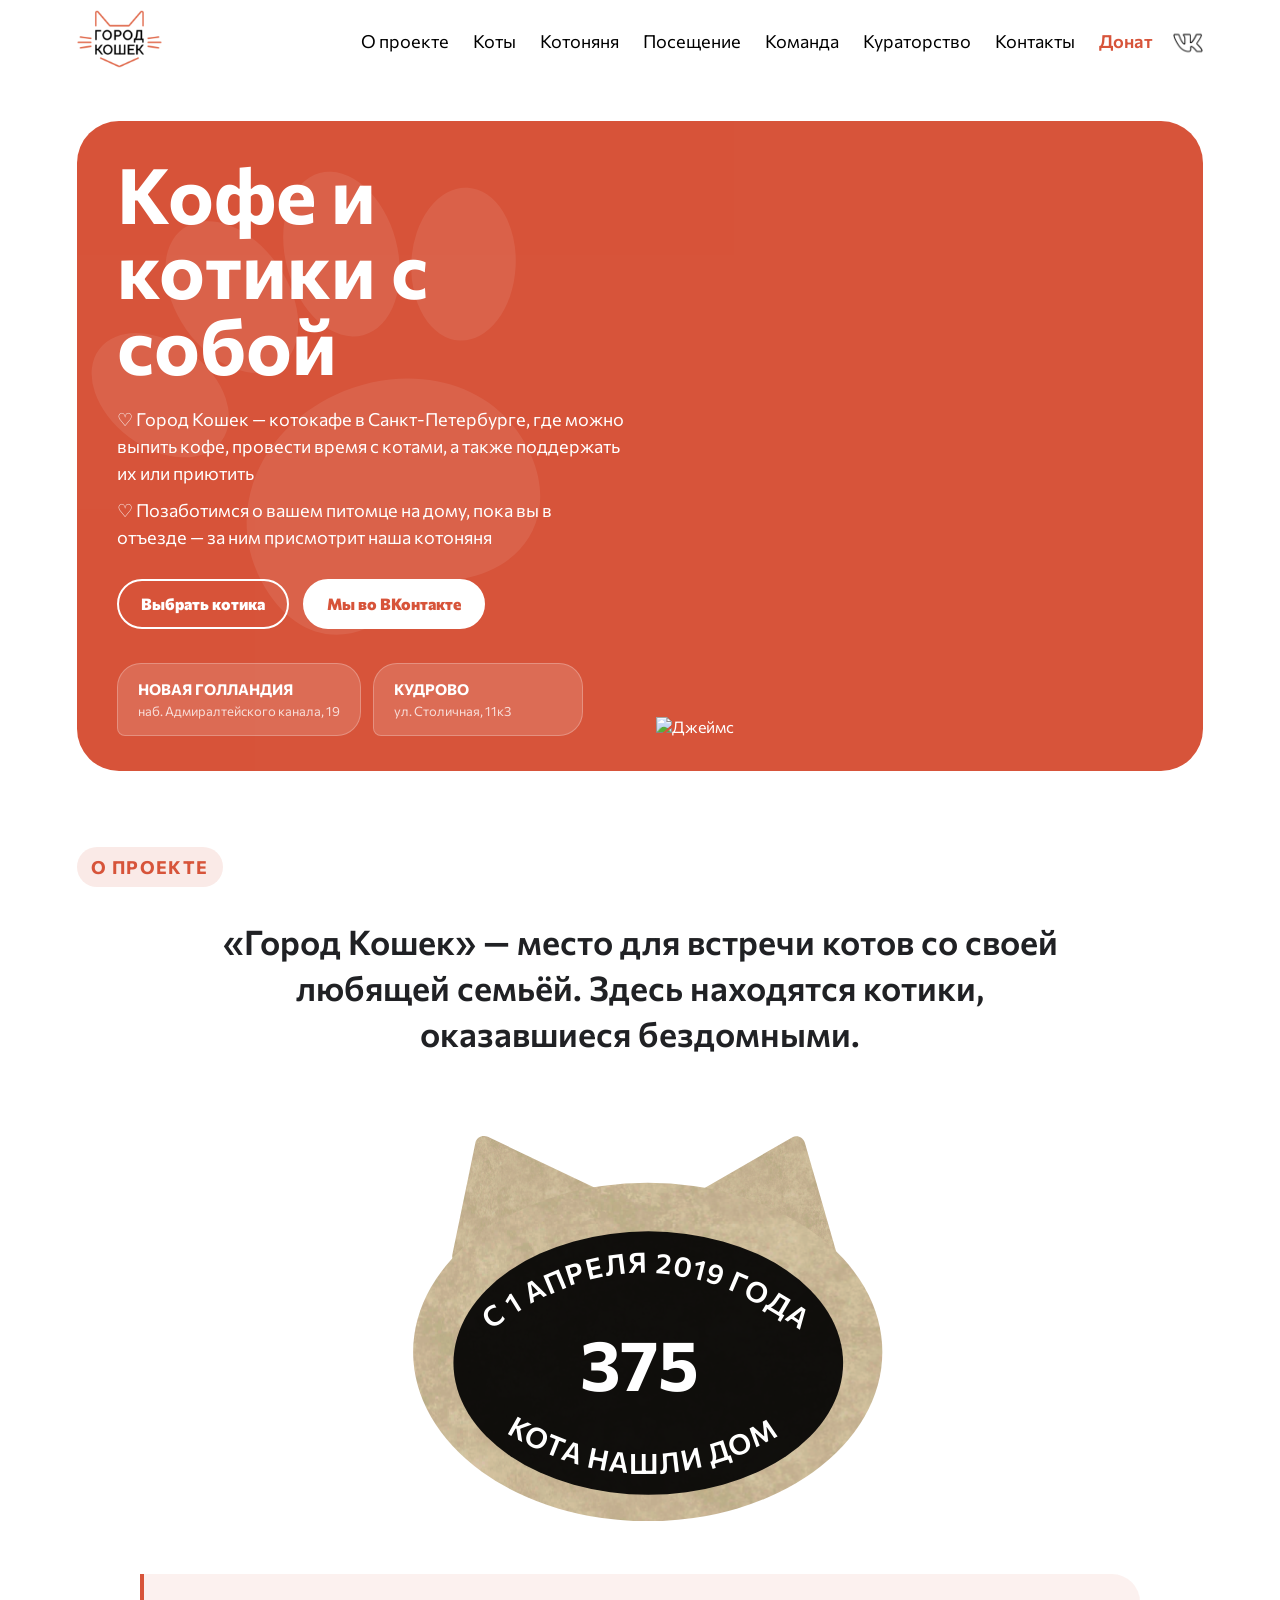
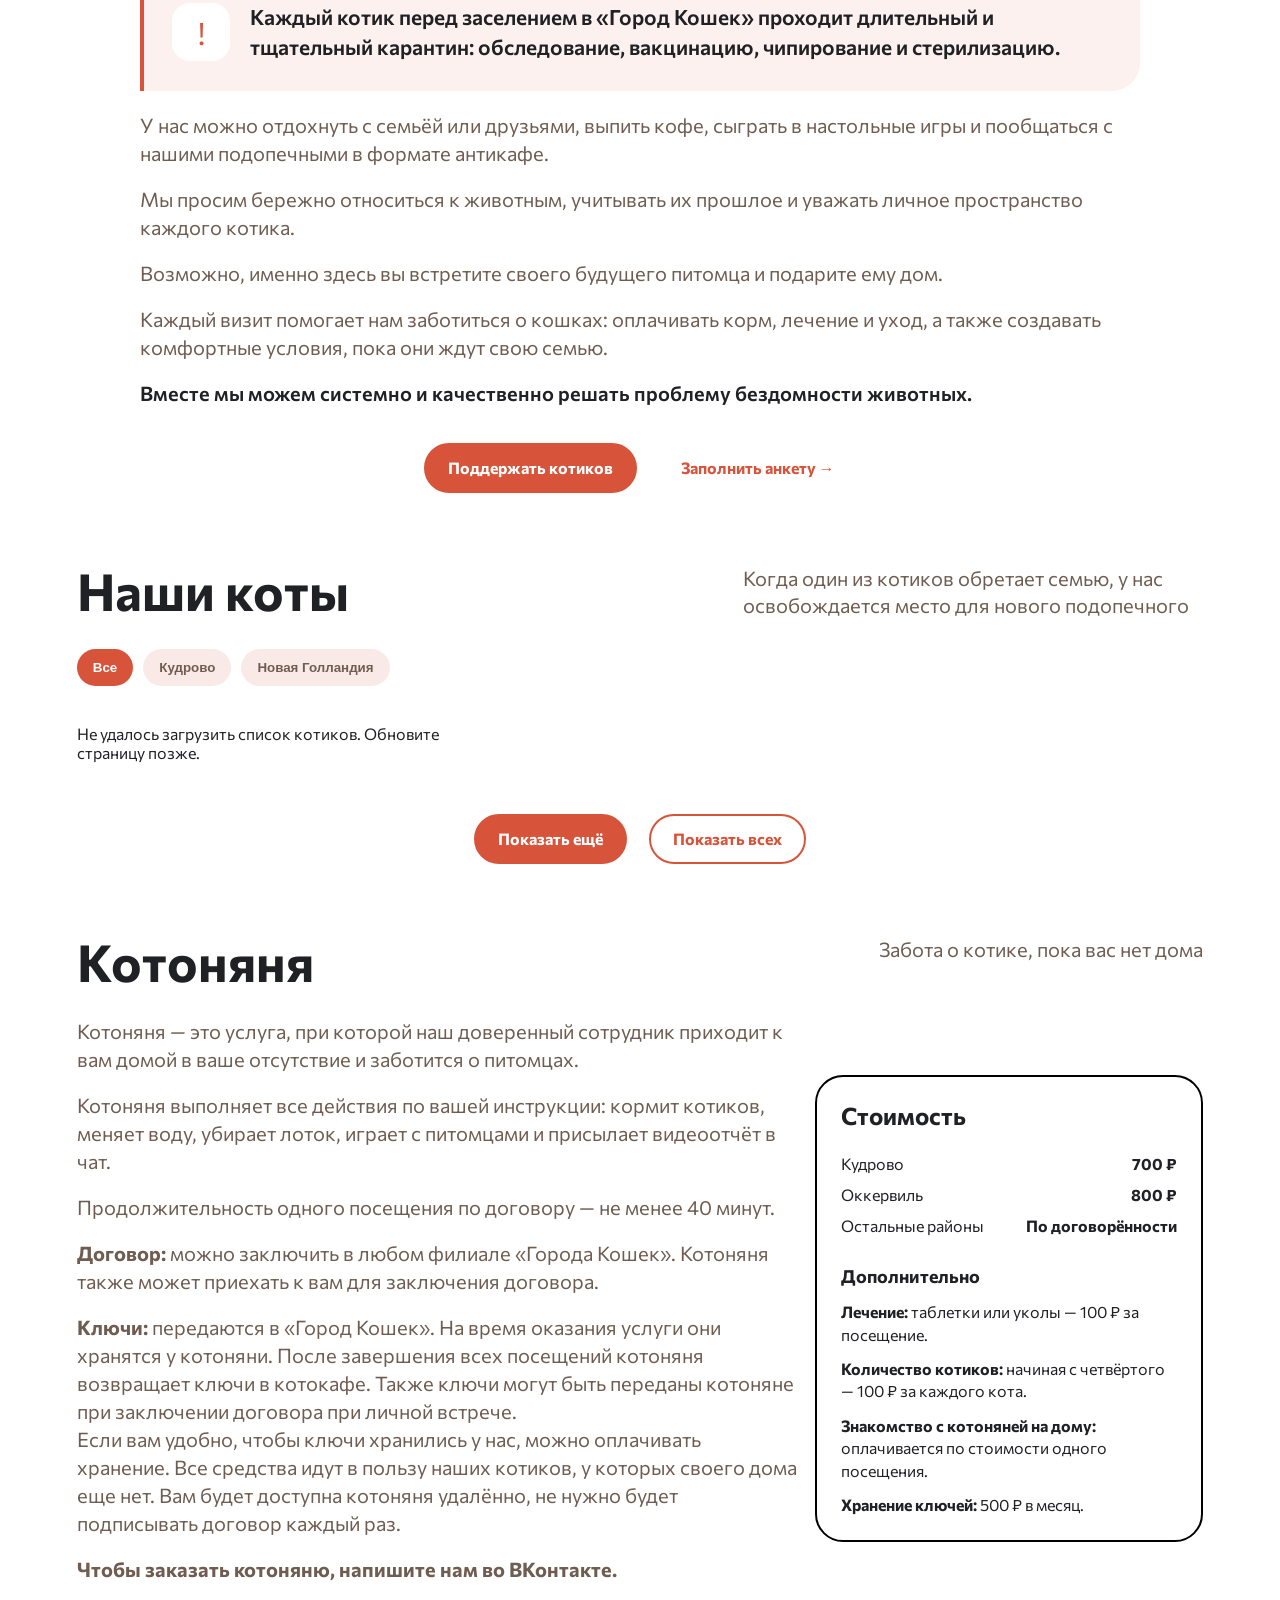
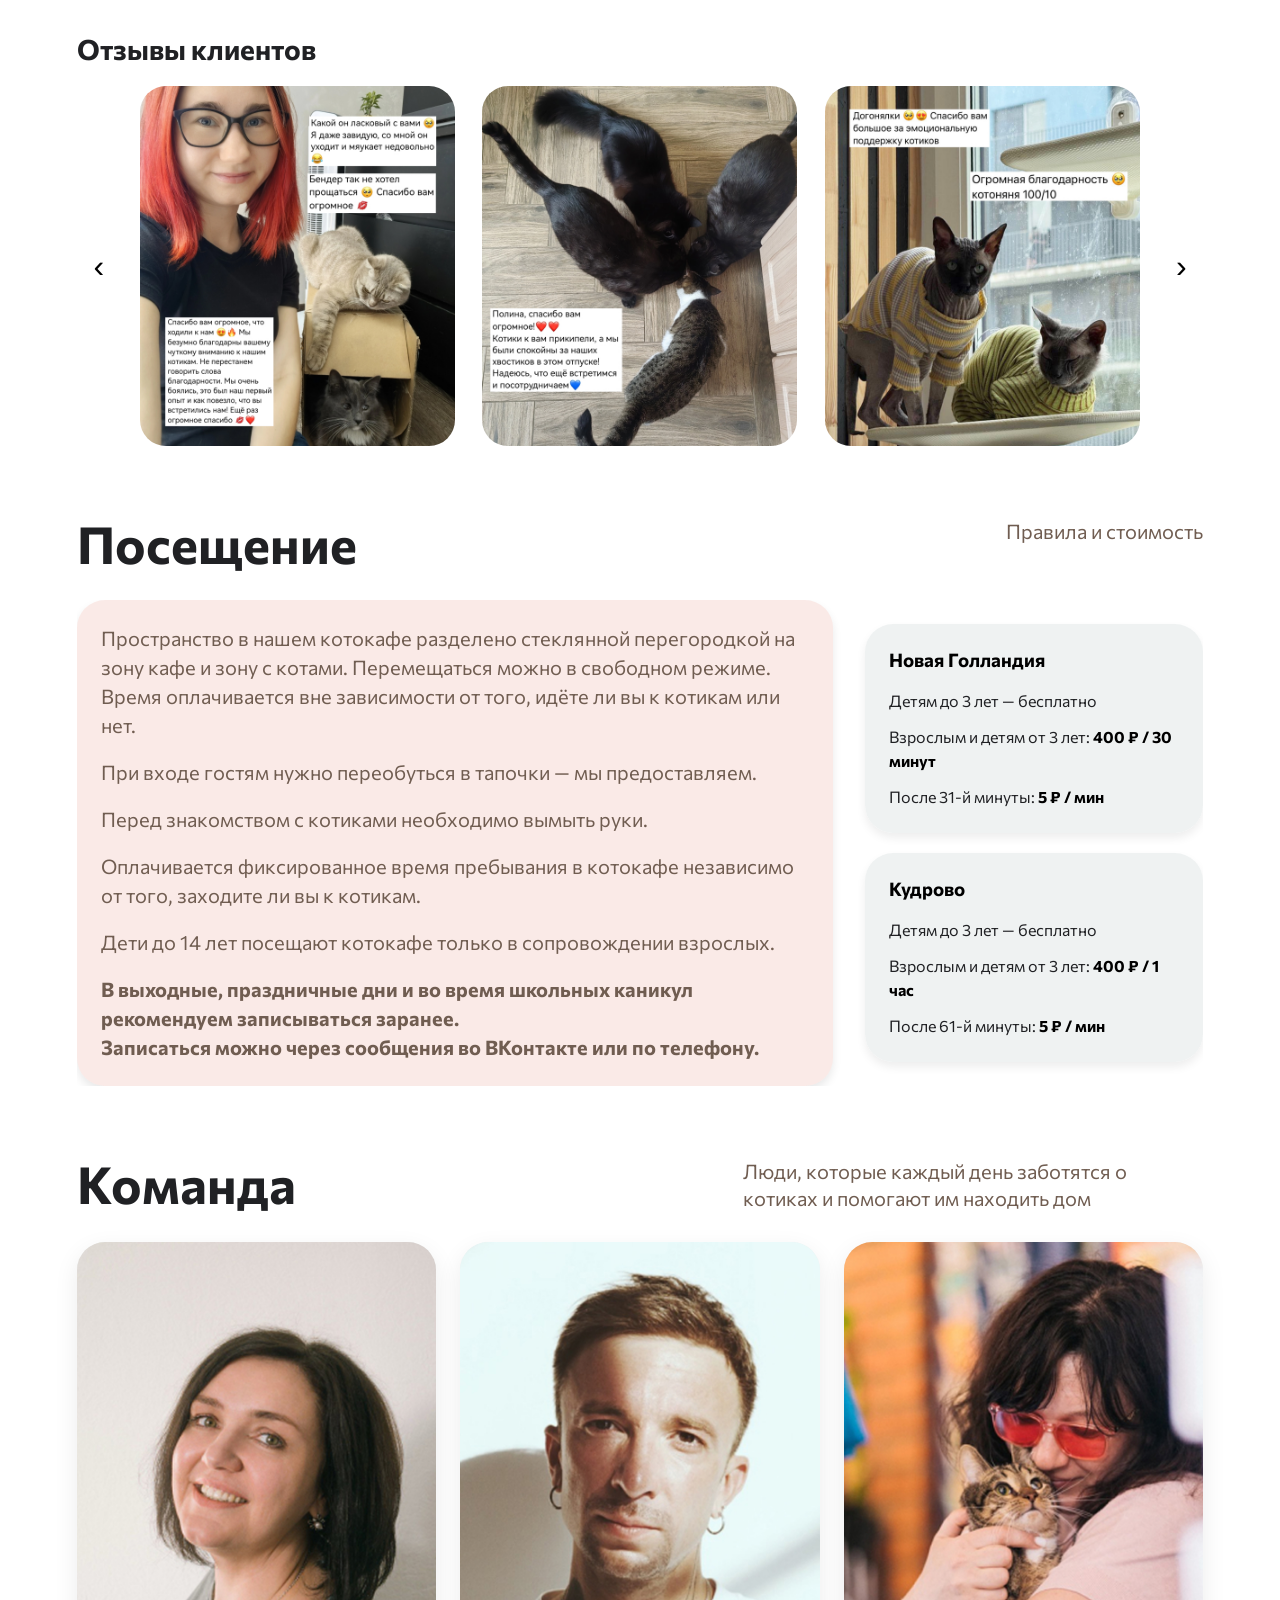
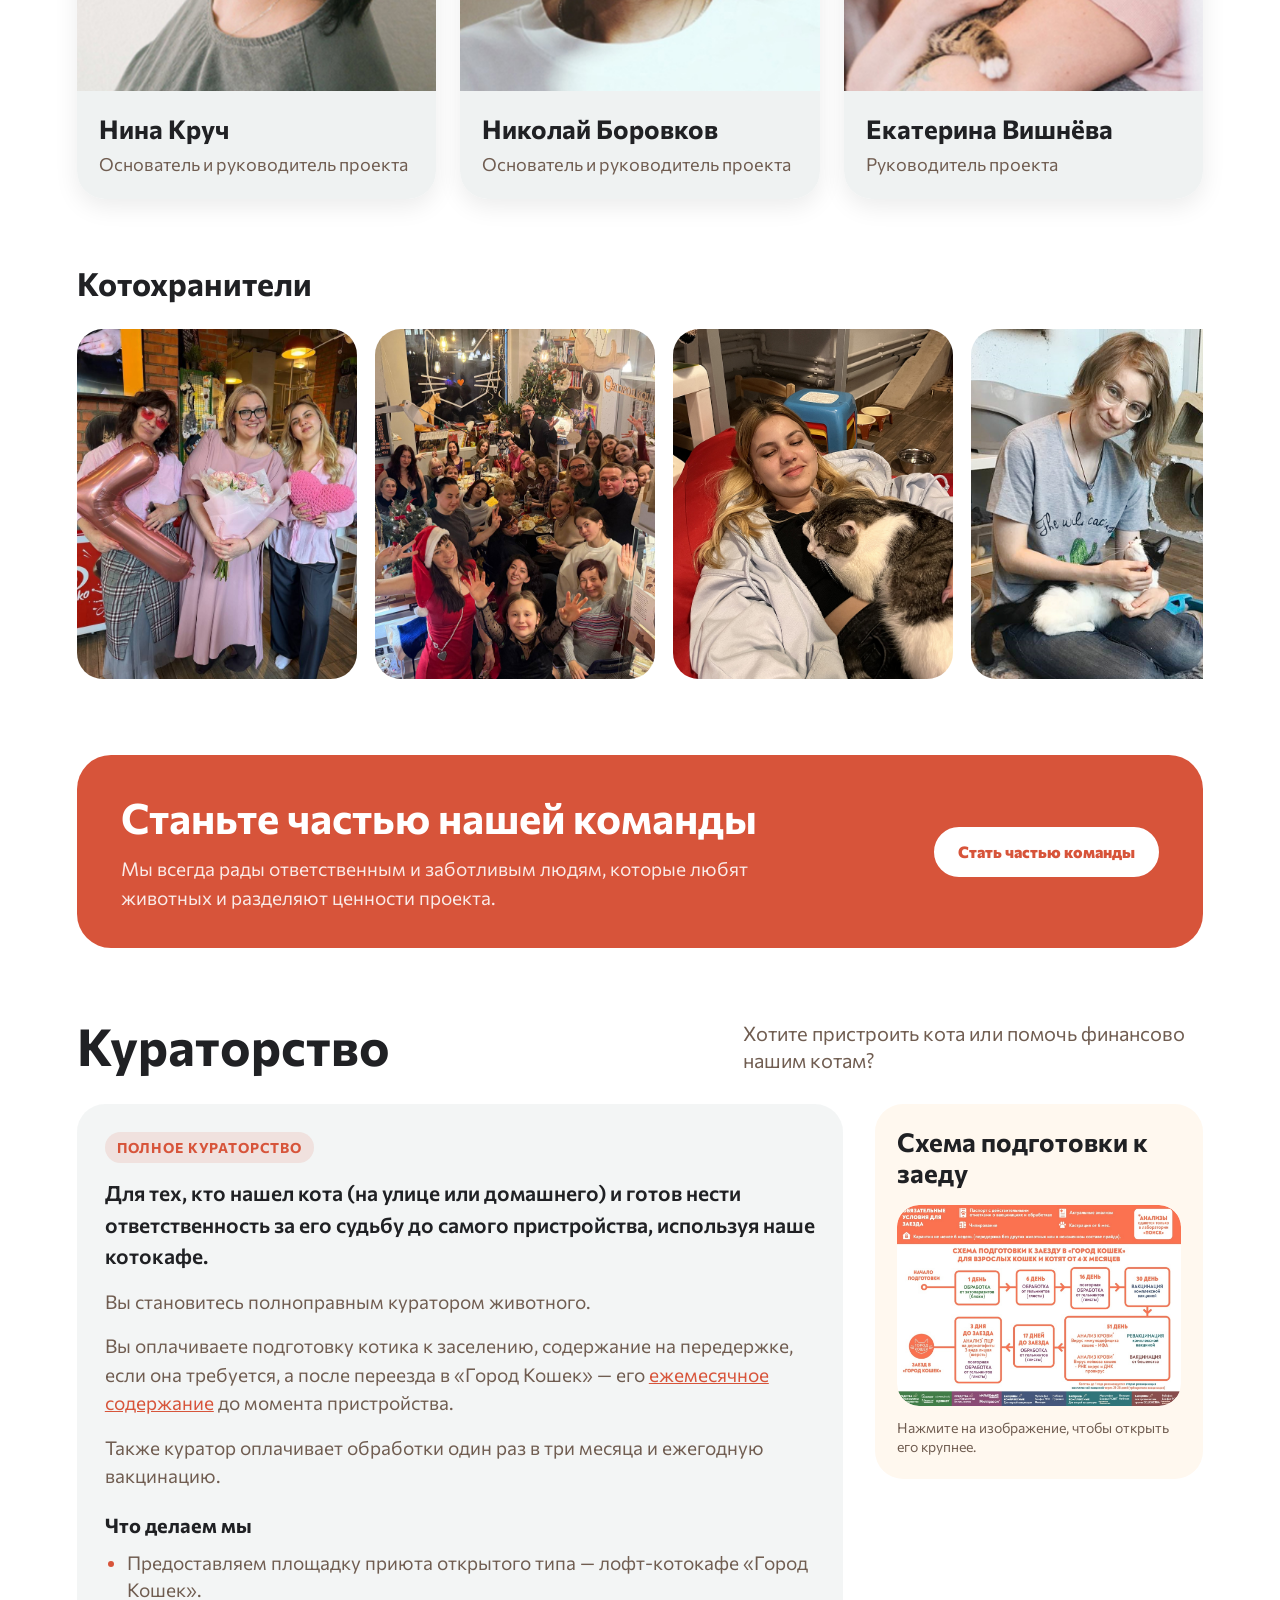
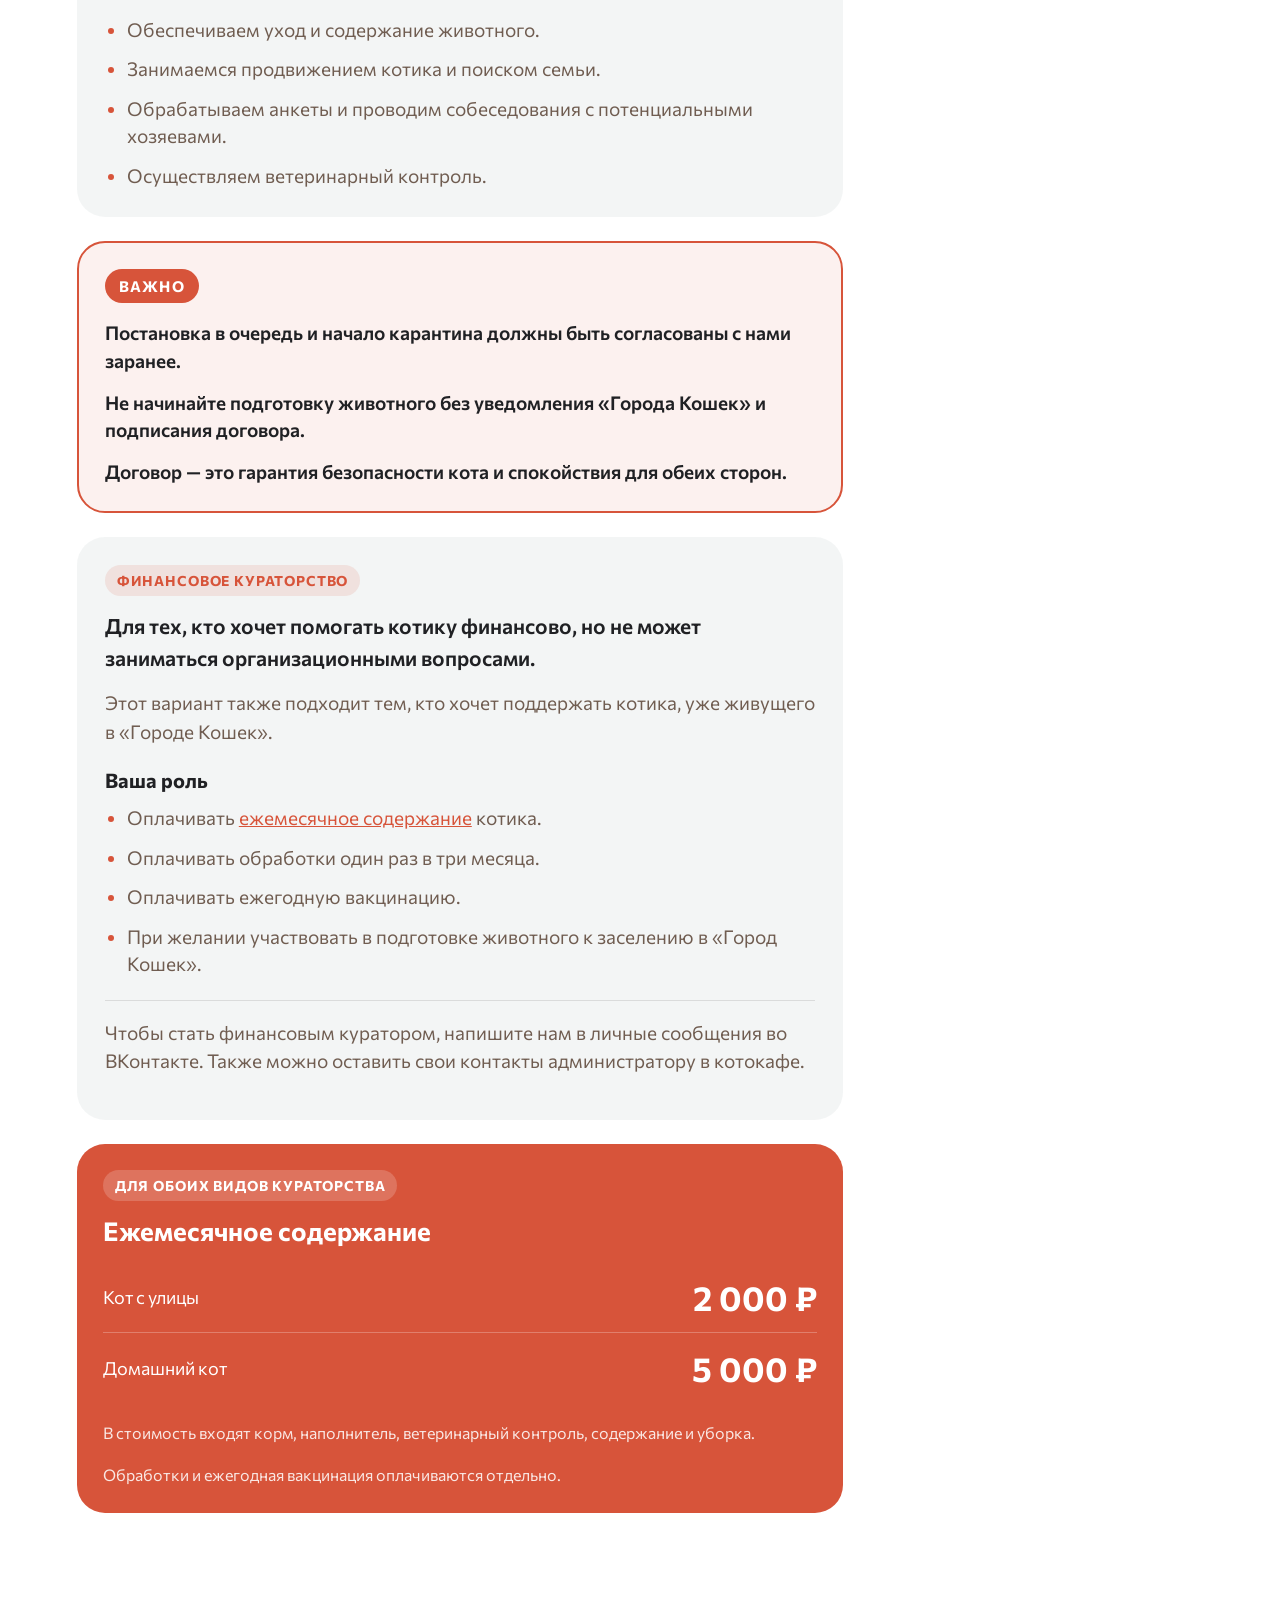
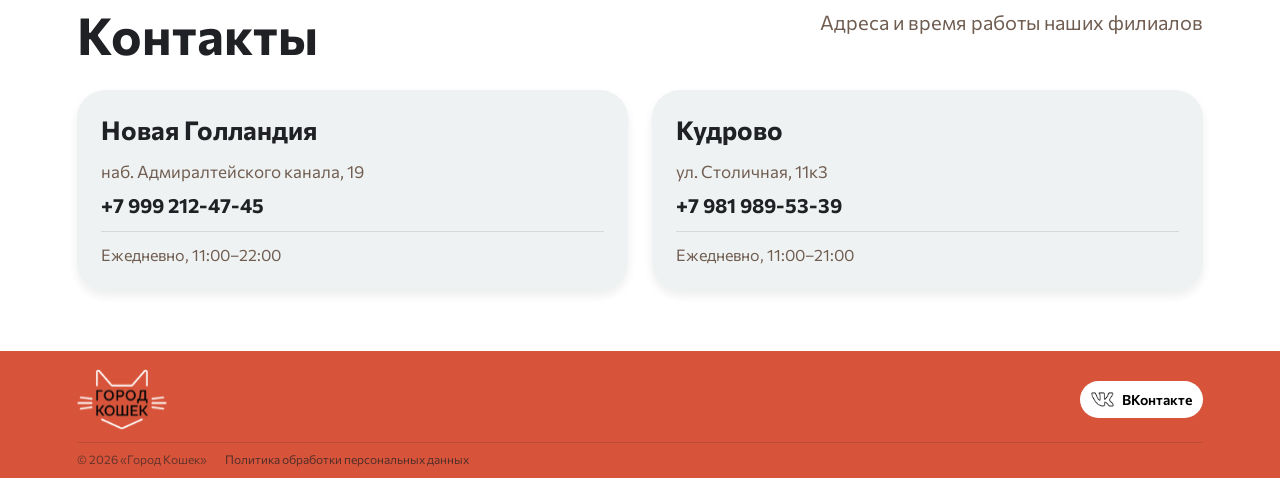
==== commit 1520f20a: "Update index.html" ====
--- a/index.html
+++ b/index.html
@@ -126,7 +126,7 @@
                     </text>
 
                     <text class="dateCircle__number" x="450" y="455" text-anchor="middle">
-                        372
+                        375
                     </text>
 
                     <text class="dateCircle__text dateCircle__text--bottom">
@@ -822,5 +822,5 @@
 
         <img class="helpPhotoModal__image" src="" alt="">
     </dialog>
-    <script src="/js/script.js?v=2"></script>
+    <script src="/js/script.js?v=3"></script>
 </body></html>
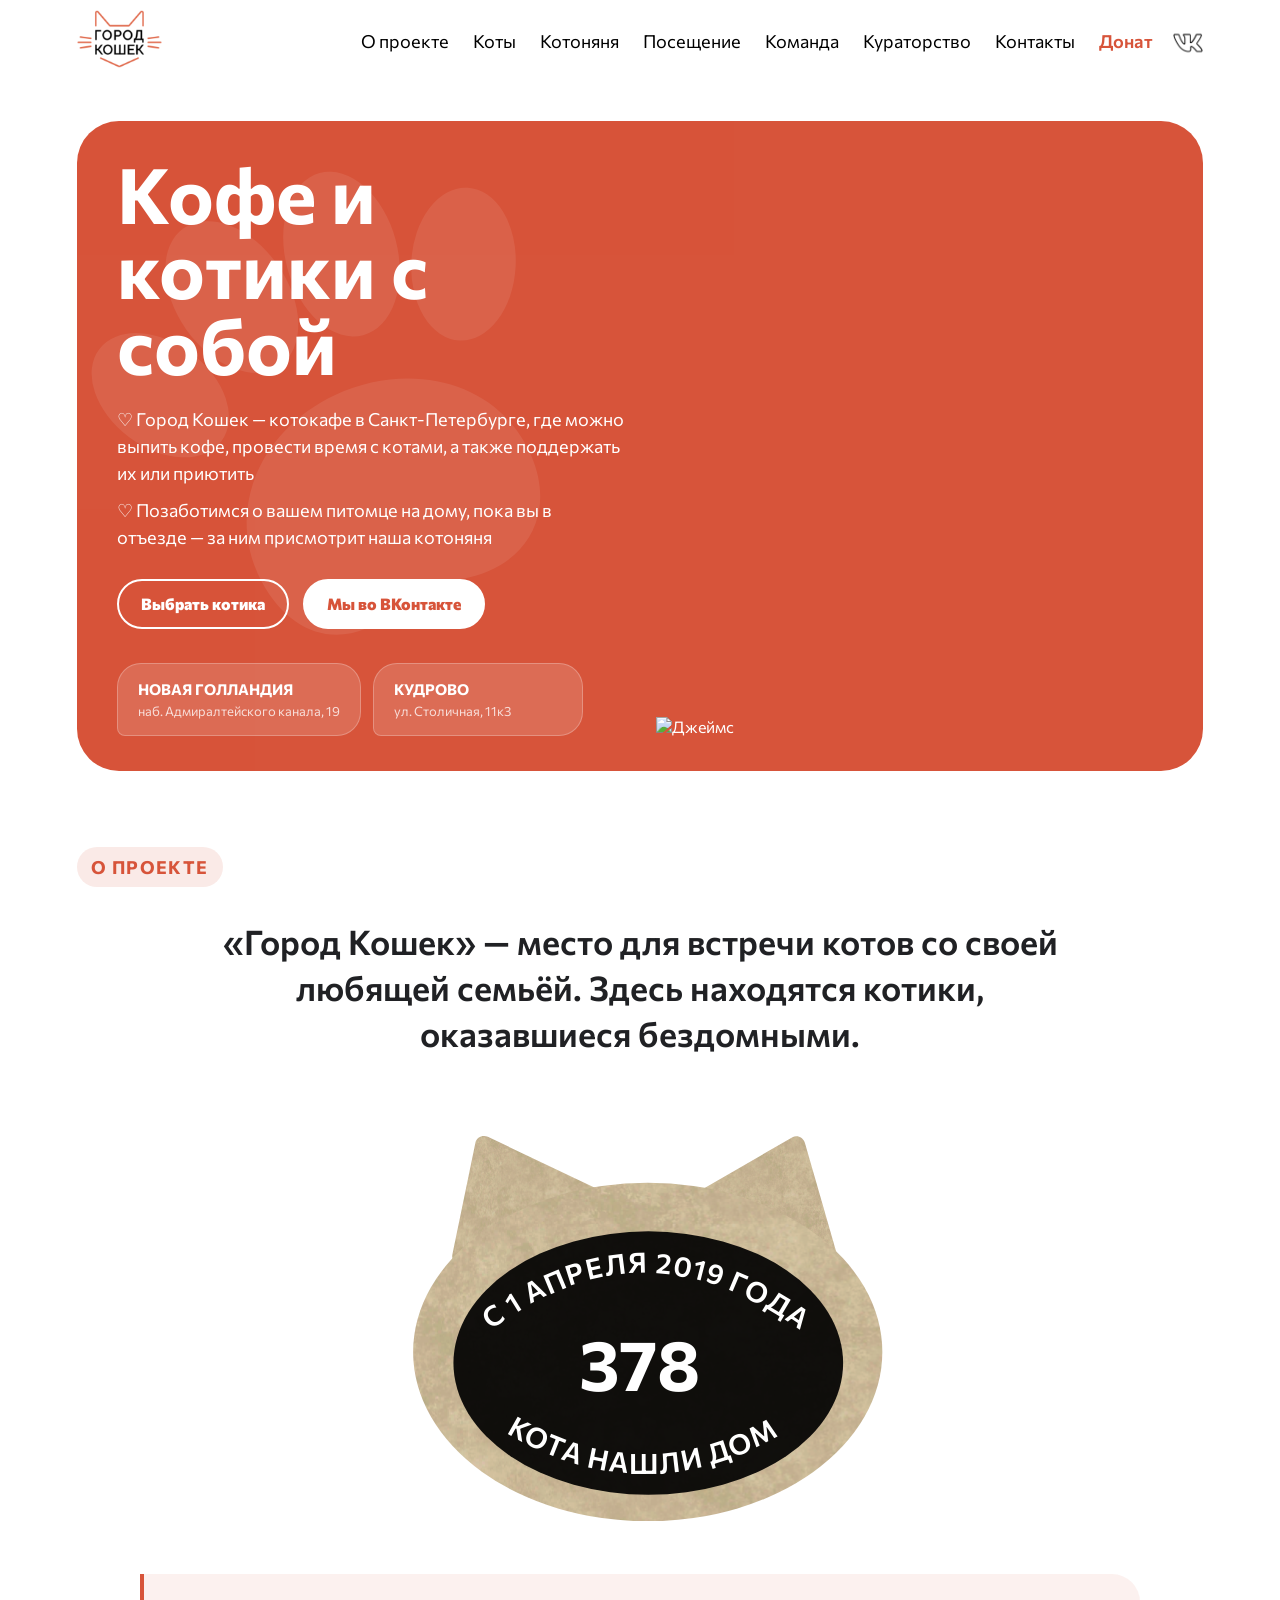
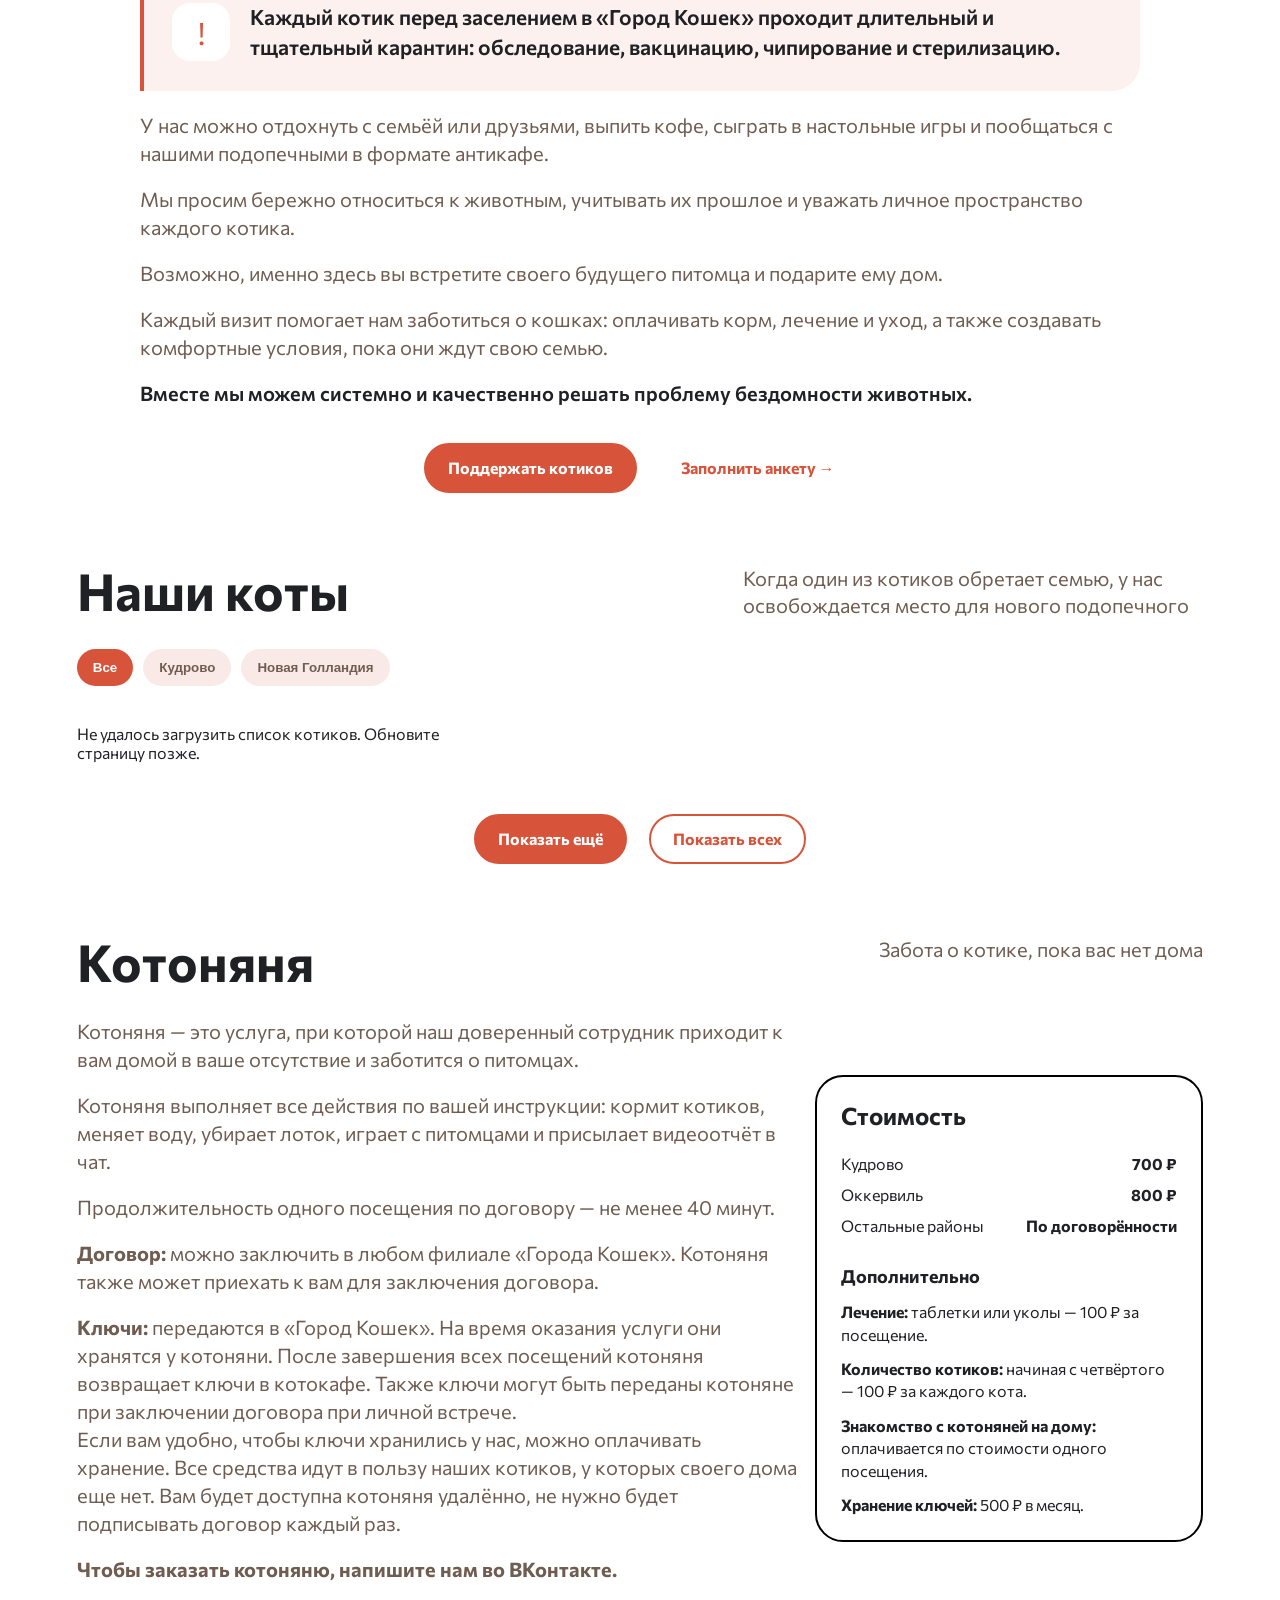
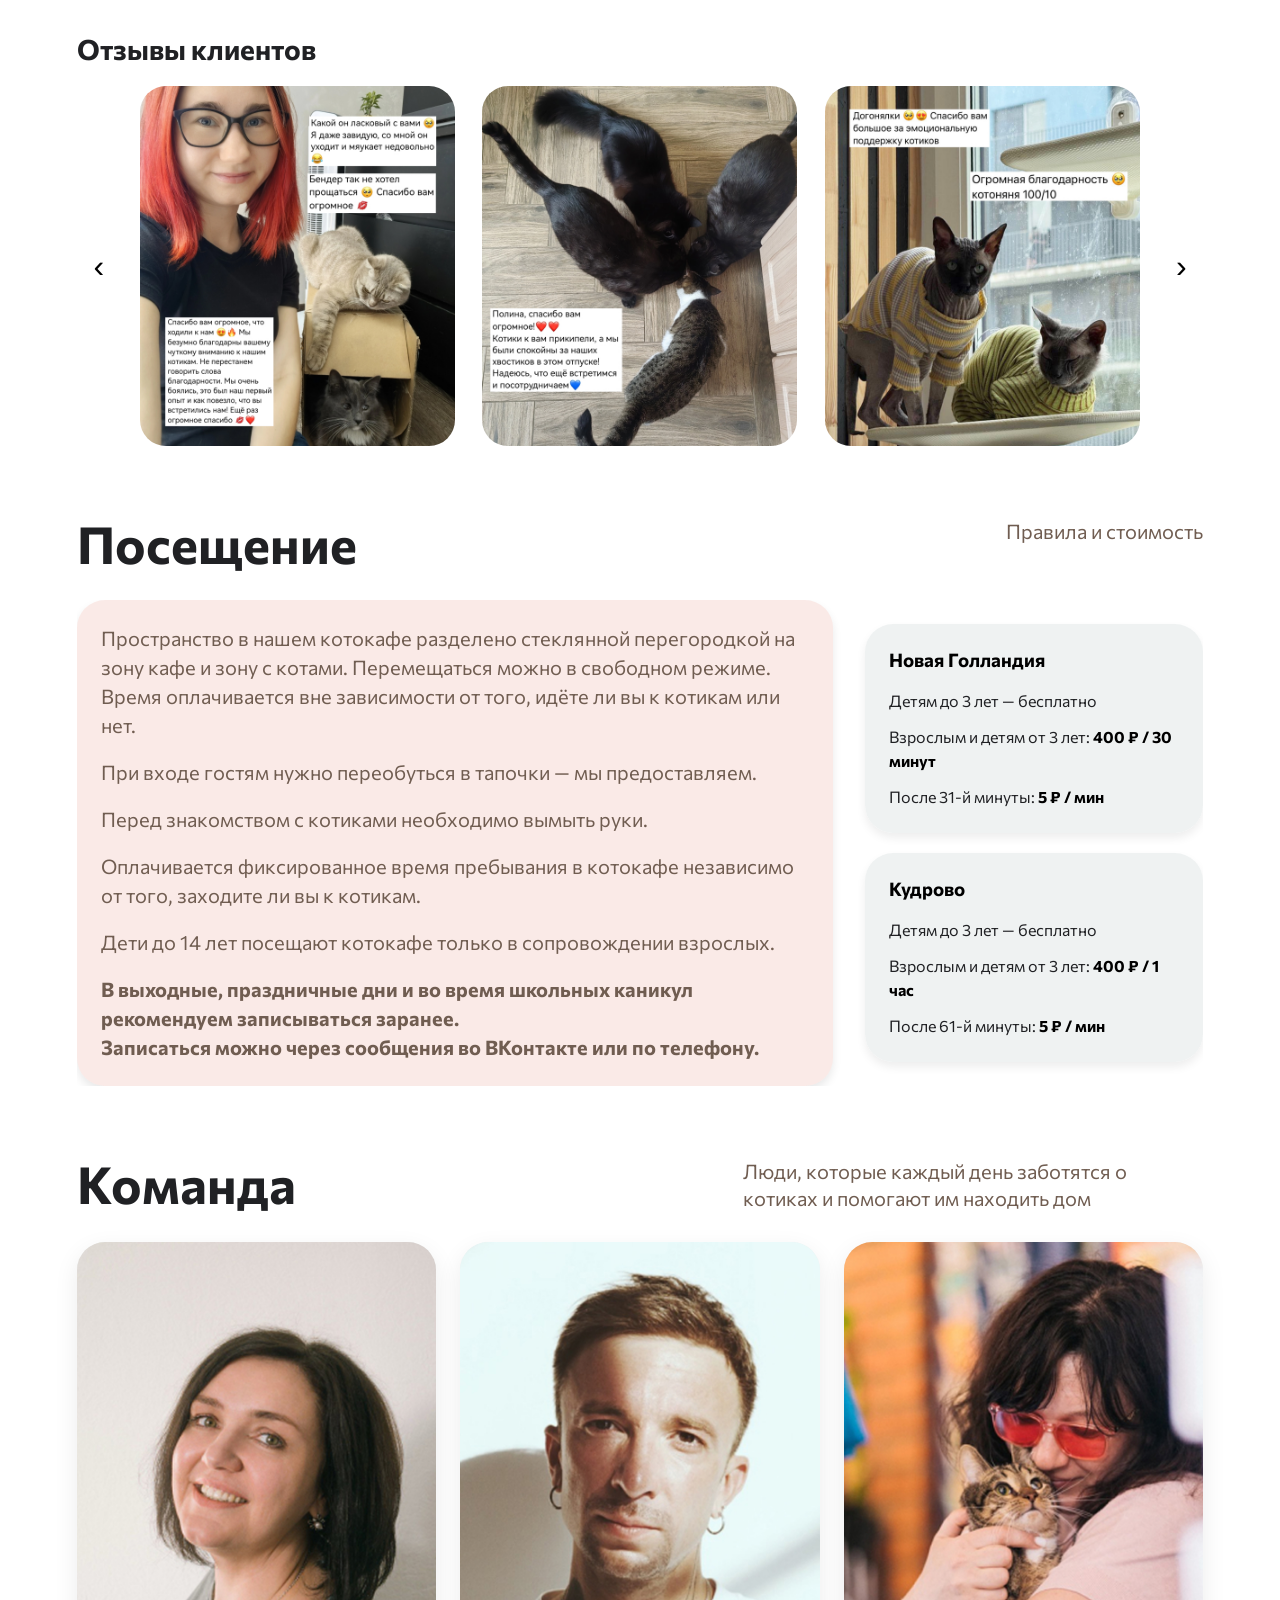
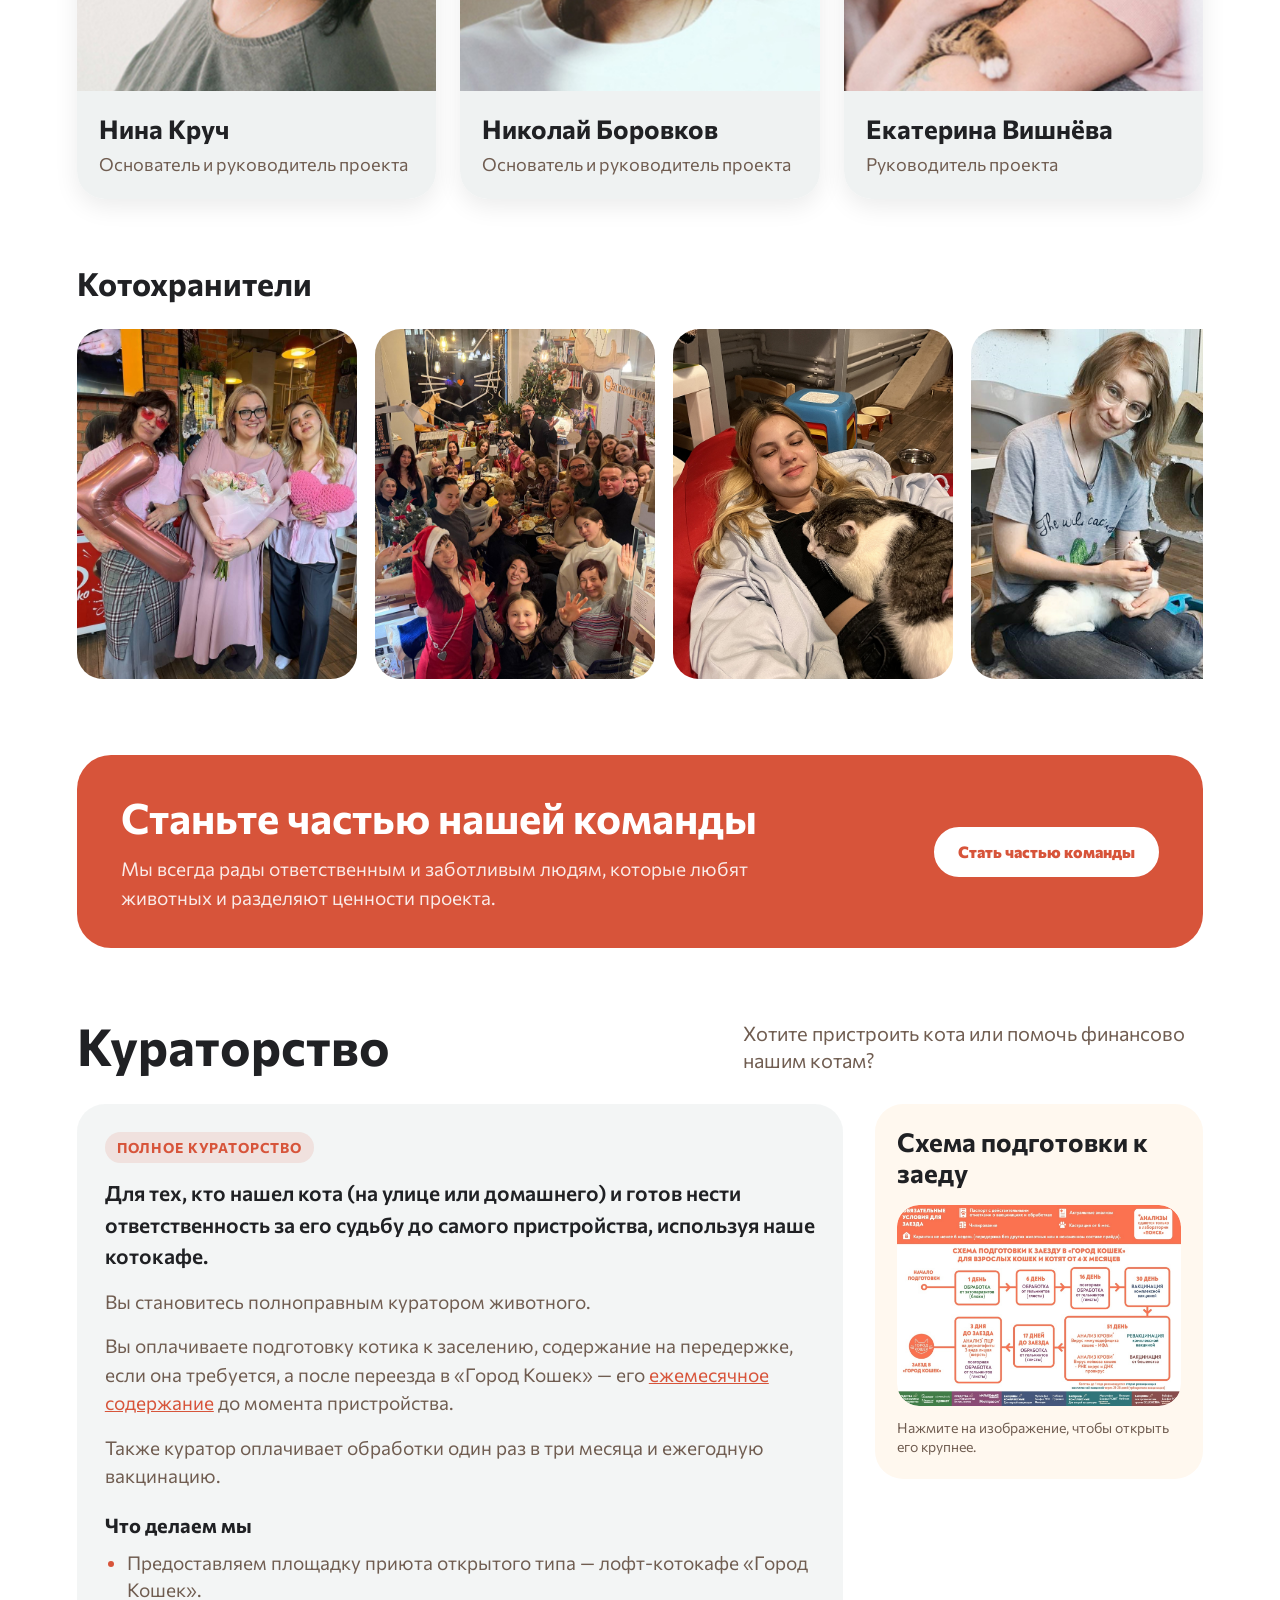
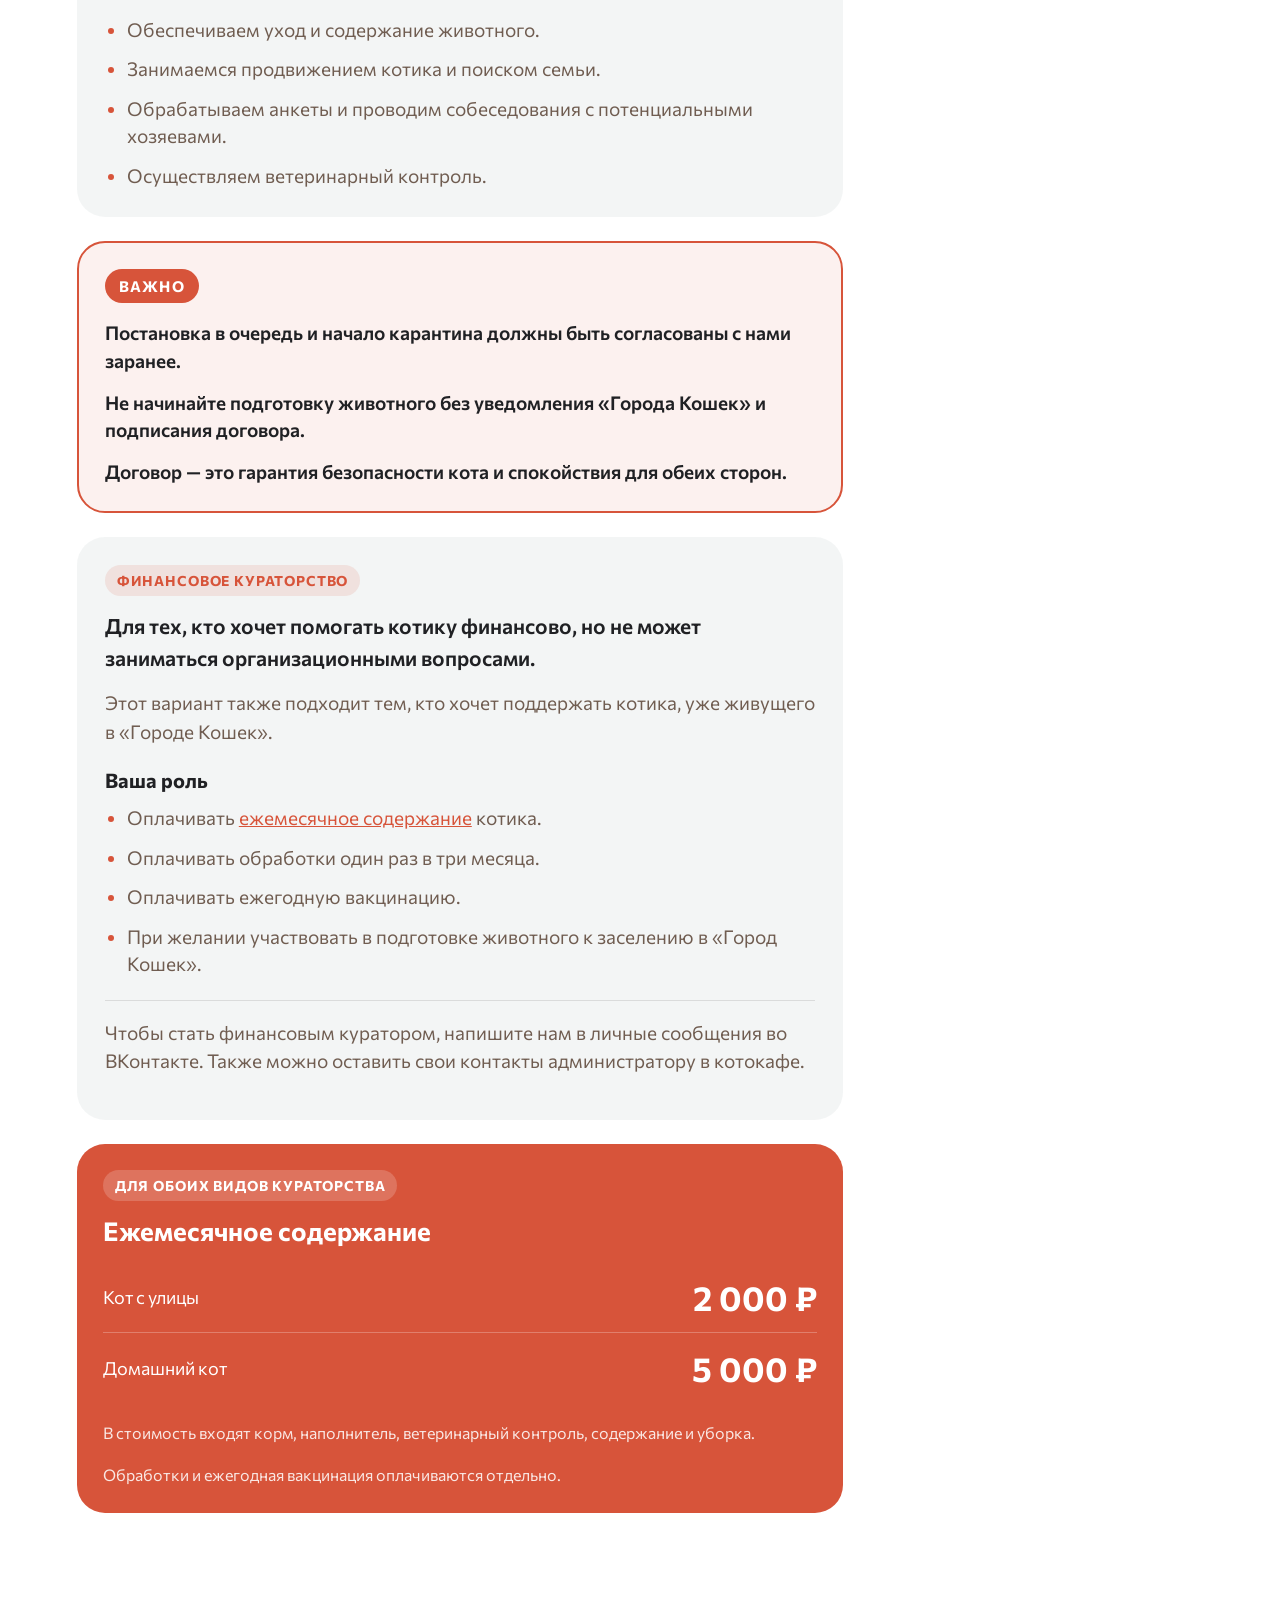
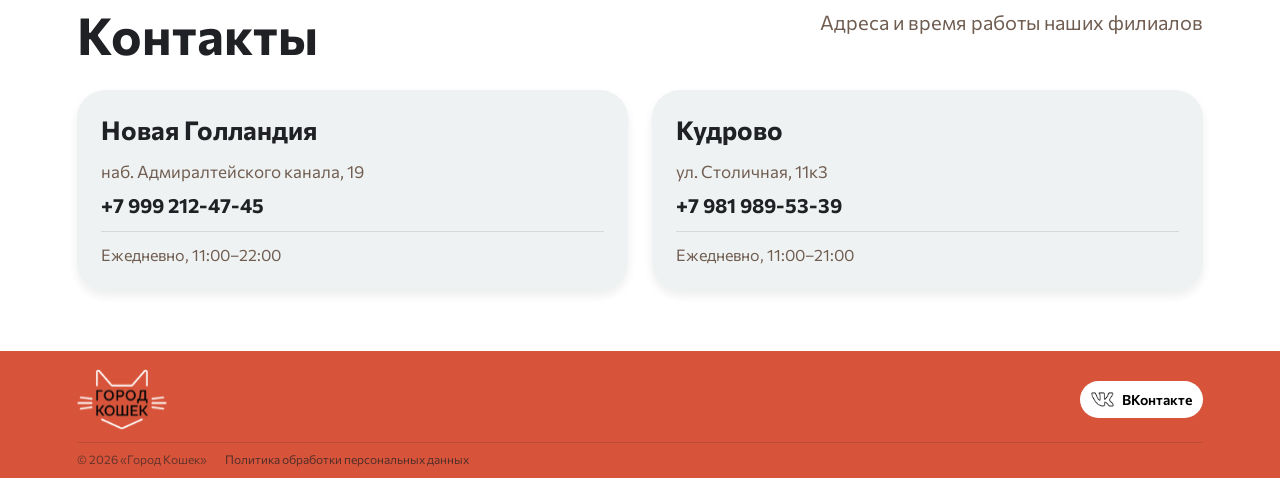
==== commit 0695480c: "Update index.html" ====
--- a/index.html
+++ b/index.html
@@ -126,7 +126,7 @@
                     </text>
 
                     <text class="dateCircle__number" x="450" y="455" text-anchor="middle">
-                        375
+                        378
                     </text>
 
                     <text class="dateCircle__text dateCircle__text--bottom">
